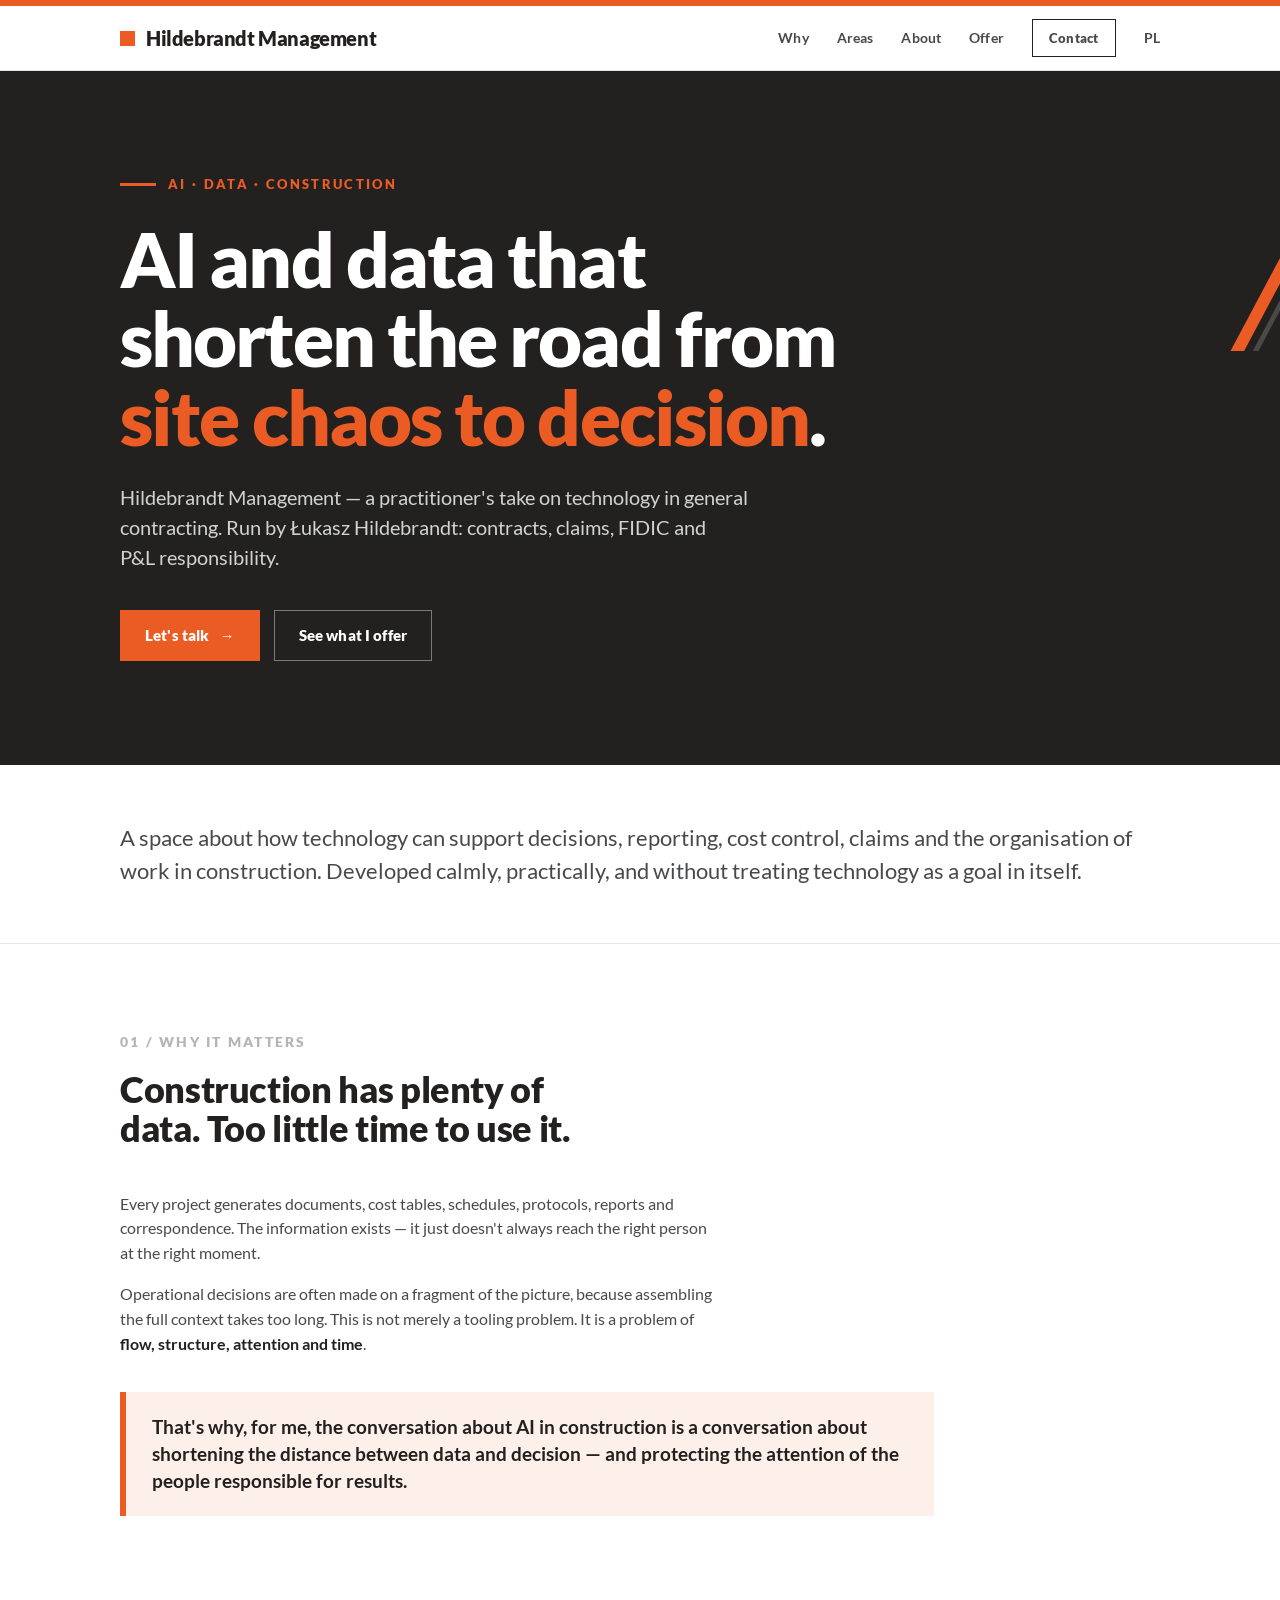
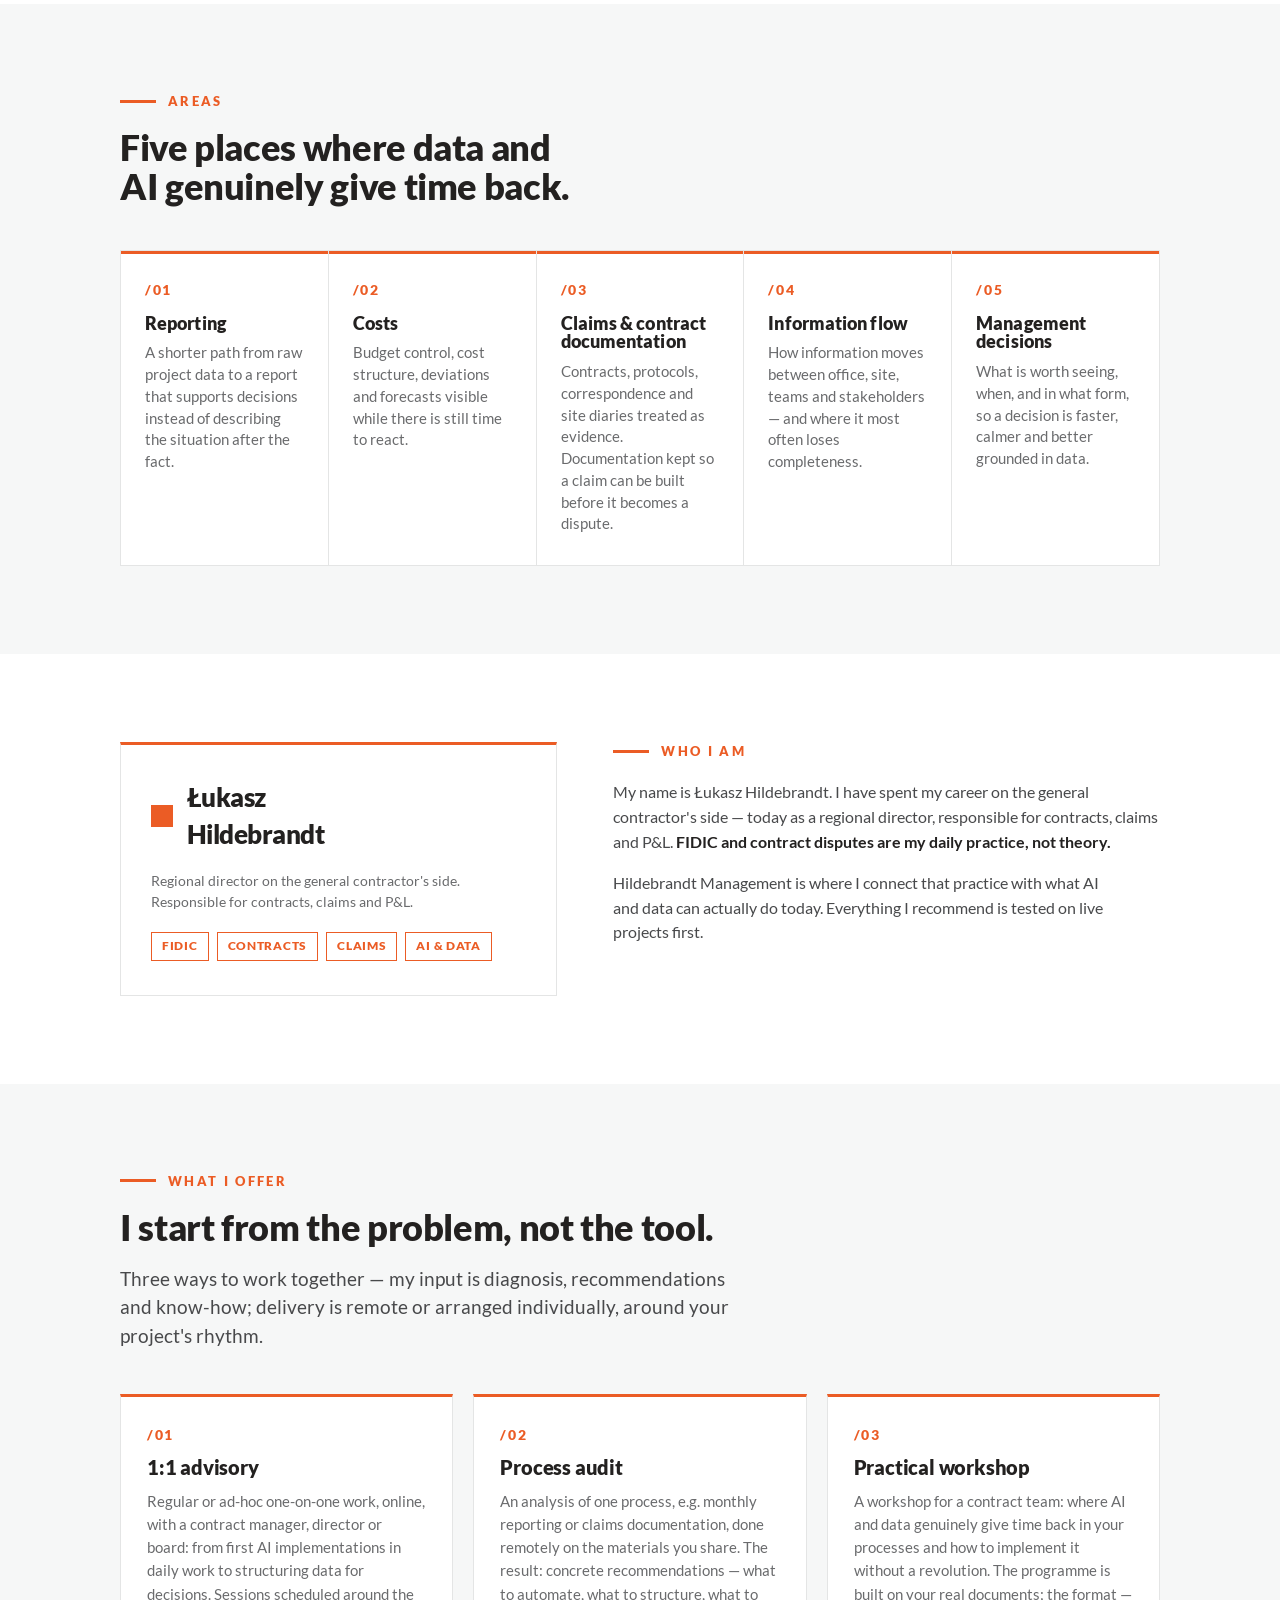
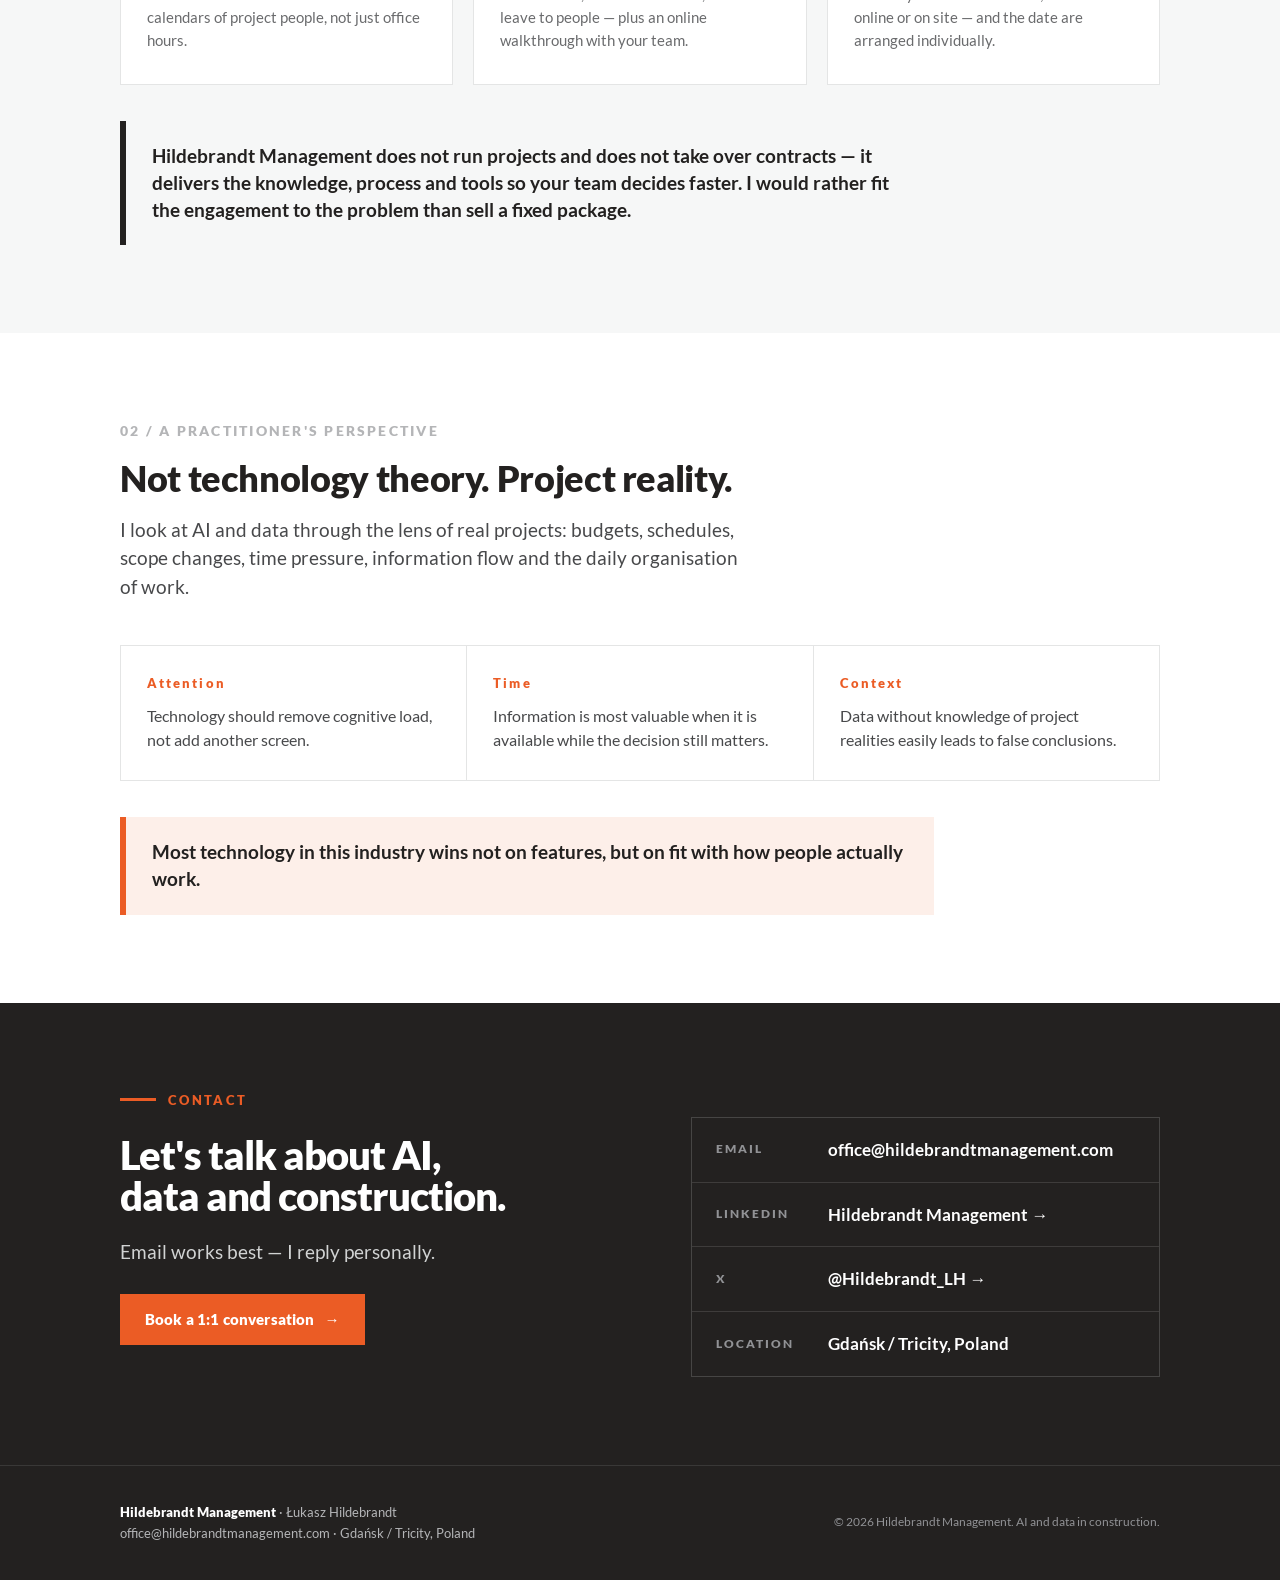
==== english/index.html @ 1a68d6b0 "Protect brand name from browser auto-translation Wrap every visible "Hildebrandt Management" mention" ====
<!DOCTYPE html>
<html lang="en">
<head>
  <meta charset="utf-8">
  <meta name="viewport" content="width=device-width, initial-scale=1">
  <title>Hildebrandt Management — Practical AI &amp; Data in Construction</title>
  <meta name="description" content="Practical AI and data in general contracting: reporting, costs, claims, FIDIC. Run by Łukasz Hildebrandt — a practitioner, not a theorist.">
  <meta name="author" content="Łukasz Hildebrandt">
  <link rel="canonical" href="https://hildebrandtmanagement.com/english/">
  <link rel="alternate" hreflang="pl" href="https://hildebrandtmanagement.com/">
  <link rel="alternate" hreflang="en" href="https://hildebrandtmanagement.com/english/">
  <link rel="alternate" hreflang="x-default" href="https://hildebrandtmanagement.com/">
  <meta property="og:type" content="website">
  <meta property="og:locale" content="en_US">
  <meta property="og:site_name" content="Hildebrandt Management">
  <meta property="og:title" content="AI and data that shorten the road from site chaos to decision">
  <meta property="og:description" content="A practitioner's take on technology in general contracting. Run by Łukasz Hildebrandt: contracts, claims, FIDIC and P&amp;L responsibility.">
  <meta property="og:url" content="https://hildebrandtmanagement.com/english/">
  <link rel="icon" href="data:image/svg+xml,%3Csvg xmlns='http://www.w3.org/2000/svg' viewBox='0 0 32 32'%3E%3Crect width='32' height='32' fill='%23eb5c25'/%3E%3C/svg%3E">

  <style>
/* ===== HMDesign tokens (inlined) ===== */
/* Lato self-hosted (SIL OFL 1.1), inlined */
@font-face{font-family:'Lato';font-style:normal;font-weight:400;font-display:swap;src:url([data-uri]) format('woff2');unicode-range:U+0100-02BA,U+02BD-02C5,U+02C7-02CC,U+02CE-02D7,U+02DD-02FF,U+0304,U+0308,U+0329,U+1D00-1DBF,U+1E00-1E9F,U+1EF2-1EFF,U+2020,U+20A0-20AB,U+20AD-20C0,U+2113,U+2C60-2C7F,U+A720-A7FF}
@font-face{font-family:'Lato';font-style:normal;font-weight:400;font-display:swap;src:url([data-uri]) format('woff2');unicode-range:U+0000-00FF,U+0131,U+0152-0153,U+02BB-02BC,U+02C6,U+02DA,U+02DC,U+0304,U+0308,U+0329,U+2000-206F,U+20AC,U+2122,U+2191,U+2193,U+2212,U+2215,U+FEFF,U+FFFD}
@font-face{font-family:'Lato';font-style:normal;font-weight:700;font-display:swap;src:url([data-uri]) format('woff2');unicode-range:U+0100-02BA,U+02BD-02C5,U+02C7-02CC,U+02CE-02D7,U+02DD-02FF,U+0304,U+0308,U+0329,U+1D00-1DBF,U+1E00-1E9F,U+1EF2-1EFF,U+2020,U+20A0-20AB,U+20AD-20C0,U+2113,U+2C60-2C7F,U+A720-A7FF}
@font-face{font-family:'Lato';font-style:normal;font-weight:700;font-display:swap;src:url([data-uri]) format('woff2');unicode-range:U+0000-00FF,U+0131,U+0152-0153,U+02BB-02BC,U+02C6,U+02DA,U+02DC,U+0304,U+0308,U+0329,U+2000-206F,U+20AC,U+2122,U+2191,U+2193,U+2212,U+2215,U+FEFF,U+FFFD}
@font-face{font-family:'Lato';font-style:normal;font-weight:900;font-display:swap;src:url([data-uri]) format('woff2');unicode-range:U+0100-02BA,U+02BD-02C5,U+02C7-02CC,U+02CE-02D7,U+02DD-02FF,U+0304,U+0308,U+0329,U+1D00-1DBF,U+1E00-1E9F,U+1EF2-1EFF,U+2020,U+20A0-20AB,U+20AD-20C0,U+2113,U+2C60-2C7F,U+A720-A7FF}
@font-face{font-family:'Lato';font-style:normal;font-weight:900;font-display:swap;src:url([data-uri]) format('woff2');unicode-range:U+0000-00FF,U+0131,U+0152-0153,U+02BB-02BC,U+02C6,U+02DA,U+02DC,U+0304,U+0308,U+0329,U+2000-206F,U+20AC,U+2122,U+2191,U+2193,U+2212,U+2215,U+FEFF,U+FFFD}

/* HMDesign — kolory. Wartości 1:1 z pliku wzorcowego HMDesign v1.0.
   Zasada: pomarańcz + czerń + biel; szarości pomocnicze; zieleń TYLKO
   dla wątku „sustainability". Max ~3 kolory na kompozycję. Bez ciepłych beżów. */
:root{
  /* ---- Marka (base) ---- */
  --hm-orange:      #eb5c25;   /* akcent podstawowy */
  --hm-orange-deep: #c9481a;   /* hover / press */
  --hm-black:       #232120;   /* atrament / logotyp */
  --hm-white:       #ffffff;

  /* ---- Szarości pomocnicze (base) ---- */
  --hm-grey-700: #48494b;      /* tekst prowadzący / listy */
  --hm-grey-600: #6a6b6d;      /* miękki atrament (opisy) */
  --hm-grey-500: #919295;      /* tekst wyciszony / stopki */
  --hm-grey-400: #b4b5b7;      /* np. „/ 04" w numerze strony */
  --hm-grey-300: #d1d3d3;      /* linia mastheadu, jasny tekst na czerni */
  --hm-grey-200: #e4e5e5;      /* włoskowate linie (hairline) */
  --hm-grey-100: #f6f7f7;      /* tło kart szarych / nagłówki tabel */

  /* ---- Powierzchnie akcentu (base) ---- */
  --hm-peach: #fdefe9;         /* tło callout jasnego */

  /* ---- Sustainability — WYŁĄCZNIE ten wątek (base) ---- */
  --hm-green-deep: #034745;
  --hm-green:      #12a537;

  /* ---- Akcent dokumentu — podmieniany per dokument ----
     dozwolone: var(--hm-orange) / var(--hm-black) / var(--hm-green-deep) */
  --hm-accent: var(--hm-orange);

  /* ============ Aliasy semantyczne ============ */
  /* Tekst */
  --hm-text:        var(--hm-black);      /* nagłówki, wyróżnienia */
  --hm-text-lead:   var(--hm-grey-700);   /* akapit prowadzący (lead) */
  --hm-text-soft:   var(--hm-grey-600);   /* body / opisy kart */
  --hm-text-muted:  var(--hm-grey-500);   /* stopki, podpisy */
  --hm-text-faint:  var(--hm-grey-400);   /* „/ 04", separatory numerów */
  --hm-text-invert: var(--hm-white);      /* tekst na czerni */
  --hm-text-invert-soft: var(--hm-grey-300); /* jasny tekst na czerni */

  /* Powierzchnie */
  --hm-surface:         var(--hm-white);
  --hm-surface-grey:    var(--hm-grey-100);
  --hm-surface-dark:    var(--hm-black);
  --hm-surface-callout: var(--hm-peach);

  /* Linie */
  --hm-hairline: var(--hm-grey-200);   /* włoskowate linie, ramki kart */
  --hm-rule:     var(--hm-grey-300);   /* linia mastheadu */

  /* Stany interakcji (dla użycia ekranowego) */
  --hm-accent-hover: var(--hm-orange-deep);
  --hm-selection-bg: var(--hm-orange);
  --hm-selection-fg: var(--hm-white);
}

/* HMDesign — typografia. Wyłącznie Lato (self-hosted).
   Nagłówki 900, ciasny tracking, wielkość zdaniowa.
   Eyebrow = UPPERCASE, tracking .16–.18em, pomarańcz.
   System ma dwie skale rozmiarów: dokument A4 (pt) i deck 16:9 (px).
   Rozmiary trzymamy przy blokach; tu żyje rodzina, grubości, tracking, interlinia. */
:root{
  /* Rodzina */
  --hm-font: 'Lato', Arial, Helvetica, sans-serif;

  /* Grubości (Lato): light / regular / bold / heavy / black */
  --hm-fw-light:   300; /* @kind font */
  --hm-fw-regular: 400; /* @kind font */
  --hm-fw-bold:    700; /* @kind font */
  --hm-fw-heavy:   800; /* @kind font */
  --hm-fw-black:   900; /* @kind font */

  /* Tracking (letter-spacing) */
  --hm-tracking-h1:      -.025em; /* @kind font */
  --hm-tracking-h2:      -.01em;  /* @kind font */
  --hm-tracking-tight:   -.03em;  /* @kind font */
  --hm-tracking-snug:    -.01em;  /* @kind font */
  --hm-tracking-eyebrow:  .18em;  /* @kind font */
  --hm-tracking-label:    .16em;  /* @kind font */
  --hm-tracking-caps:     .1em;   /* @kind font */

  /* Interlinia */
  --hm-leading-h1:    1.03; /* @kind font */
  --hm-leading-h2:    1.08; /* @kind font */
  --hm-leading-lead:  1.44; /* @kind font */
  --hm-leading-body:  1.4;  /* @kind font */
  --hm-leading-tight: 1.2;  /* @kind font */

  /* Skala dokumentu A4 (pt) — referencyjnie */
  --hm-doc-h1:      25pt;   /* @kind font */
  --hm-doc-h2:      16pt;   /* @kind font */
  --hm-doc-lead:    11.4pt; /* @kind font */
  --hm-doc-body:    8.8pt;  /* @kind font */
  --hm-doc-small:   7.7pt;  /* @kind font */
  --hm-doc-eyebrow: 7.7pt;  /* @kind font */

  /* Skala deck 16:9 (px @1920) — referencyjnie */
  --hm-deck-h1:      82px; /* @kind font */
  --hm-deck-h2:      44px; /* @kind font */
  --hm-deck-lead:    23px; /* @kind font */
  --hm-deck-body:    18px; /* @kind font */
  --hm-deck-eyebrow: 14px; /* @kind font */
}

/* HMDesign — przestrzeń, geometria i detale konstrukcyjne.
   System jest print-first (A4, mm); deck 16:9 skaluje te same relacje w px. */
:root{
  /* Geometria strony A4 */
  --hm-page-w:            210mm; /* @kind spacing */
  --hm-page-h:            297mm; /* @kind spacing */
  --hm-page-w-landscape:  297mm; /* @kind spacing */
  --hm-page-h-landscape:  210mm; /* @kind spacing */

  /* Marginesy kolumny treści (top / x / bottom) — wartości wzorcowe */
  --hm-margin-top:    10mm; /* @kind spacing */
  --hm-margin-x:      13mm; /* @kind spacing */
  --hm-margin-bottom: 11mm; /* @kind spacing */

  /* Detale marki */
  --hm-bar:            2.5mm; /* @kind spacing */
  --hm-bar-deck:       10px;  /* @kind spacing */
  --hm-diagonal-angle: 62deg; /* @kind other */
  --hm-gap:            2.6mm; /* @kind spacing */
  --hm-radius:         0;     /* @kind radius */

  /* Sygnet / kwadracik przy marce */
  --hm-brand-square: 3mm;  /* @kind spacing */
  --hm-square-deck:  13px; /* @kind spacing */

  /* Cień strony (tylko widok ekranowy; druk = brak) */
  --hm-page-shadow:  0 12px 28px rgba(35, 33, 32, .14); /* @kind shadow */
  --hm-slide-shadow: 0 14px 40px rgba(0, 0, 0, .45);    /* @kind shadow */

  /* Skala odstępów (px, do użycia ekranowego / komponentów) */
  --hm-space-1: 4px;  /* @kind spacing */
  --hm-space-2: 8px;  /* @kind spacing */
  --hm-space-3: 12px; /* @kind spacing */
  --hm-space-4: 16px; /* @kind spacing */
  --hm-space-5: 22px; /* @kind spacing */
  --hm-space-6: 32px; /* @kind spacing */
}

  </style>

  <style>
    *{margin:0;padding:0;box-sizing:border-box}
    html{scroll-behavior:smooth}
    body{
      font-family:var(--hm-font);
      color:var(--hm-black);
      background:var(--hm-white);
      -webkit-font-smoothing:antialiased;
      line-height:1.4;
    }
    ::selection{background:var(--hm-orange);color:#fff}
    a{color:inherit;text-decoration:none;transition:color .15s ease}
    a:hover{color:var(--hm-accent)}
    img{max-width:100%;display:block}
    section{scroll-margin-top:72px}

    /* ---- layout ---- */
    .wrap{max-width:1120px;margin:0 auto;padding:0 40px}
    .section{padding:88px 0}
    .section--grey{background:var(--hm-grey-100)}
    .section--dark{background:var(--hm-black);color:#fff}

    /* ---- brand mark ---- */
    .sq{display:inline-block;width:.66em;height:.66em;background:var(--hm-accent);flex:0 0 auto}
    .wordmark{display:inline-flex;align-items:center;gap:11px;font-weight:900;font-size:20px;letter-spacing:-.02em;line-height:1;white-space:nowrap}
    .wordmark .wsq{width:15px;height:15px;background:var(--hm-orange)}
    .wordmark--rev{color:#fff}

    /* ---- eyebrow ---- */
    .eyebrow{display:flex;align-items:center;gap:12px;font-size:13px;font-weight:800;letter-spacing:.18em;text-transform:uppercase;color:var(--hm-accent)}
    .eyebrow::before{content:"";width:36px;height:3px;background:var(--hm-accent);flex:0 0 auto}
    .eyebrow--ondark{color:var(--hm-orange)}

    /* ---- headings / text ---- */
    h1,h2,h3{font-weight:900;letter-spacing:-.025em;line-height:1.04;text-wrap:balance}
    .h2{font-size:36px;letter-spacing:-.01em;line-height:1.08;text-wrap:balance}
    .lead{font-size:19px;line-height:1.5;color:var(--hm-grey-700);max-width:64ch;text-wrap:pretty}
    .section--dark .lead{color:var(--hm-grey-300)}
    .body{font-size:16px;line-height:1.55;color:var(--hm-grey-700);max-width:66ch;text-wrap:pretty}
    .body + .body{margin-top:16px}
    .body strong{color:var(--hm-black);font-weight:700}
    .kicker{font-size:13px;font-weight:800;letter-spacing:.16em;text-transform:uppercase;color:var(--hm-grey-500)}

    /* ---- header ---- */
    .topbar{height:6px;background:var(--hm-accent)}
    .siteheader{position:sticky;top:0;z-index:50;background:rgba(255,255,255,.94);backdrop-filter:blur(6px);border-bottom:1px solid var(--hm-hairline)}
    .siteheader .topbar{position:static}
    .nav{display:flex;align-items:center;justify-content:space-between;height:64px}
    .nav__links{display:flex;align-items:center;gap:28px;font-size:14px;font-weight:700;letter-spacing:.01em}
    .nav__links a{color:var(--hm-grey-700)}
    .nav__cta{border:1px solid var(--hm-black);padding:9px 16px;font-weight:800;font-size:13px;letter-spacing:.02em;color:var(--hm-black)}
    .nav__cta:hover{background:var(--hm-accent);border-color:var(--hm-accent);color:#fff}
    .nav__toggle{display:none}

    /* ---- buttons ---- */
    .btn{display:inline-flex;align-items:center;gap:10px;font-weight:800;font-size:15px;letter-spacing:.01em;padding:14px 24px;border:1px solid transparent}
    .btn--primary{background:var(--hm-accent);color:#fff}
    .btn--primary:hover{background:var(--hm-orange-deep);color:#fff}
    .btn--ghost{border-color:currentColor}
    .btn--ghost-dark{border-color:rgba(255,255,255,.4);color:#fff}
    .btn--ghost-dark:hover{border-color:var(--hm-orange);color:var(--hm-orange)}
    .btn .arw{color:currentColor;font-weight:900}

    /* ---- hero ---- */
    .hero{position:relative;background:var(--hm-black);color:#fff;overflow:hidden}
    .hero .wrap{padding-top:104px;padding-bottom:104px;position:relative;z-index:2}
    .hero h1{font-size:clamp(38px,6vw,76px);color:#fff}
    .hero h1 .accent{color:var(--hm-orange)}
    .hero__sub{margin-top:26px;font-size:20px;line-height:1.5;color:var(--hm-grey-300);max-width:60ch;text-wrap:pretty}
    .hero__actions{margin-top:38px;display:flex;flex-wrap:wrap;gap:14px}
    .hero__diag{position:absolute;top:0;right:0;width:280px;height:280px;overflow:hidden;pointer-events:none;z-index:1}
    .hero__diag::before,.hero__diag::after{content:"";position:absolute;transform:rotate(-62deg);transform-origin:right}
    .hero__diag::before{width:400px;height:12px;background:var(--hm-orange);top:32px;right:-86px}
    .hero__diag::after{width:400px;height:5px;background:rgba(255,255,255,.18);top:70px;right:-86px}

    /* ---- intro strip ---- */
    .intro{border-bottom:1px solid var(--hm-hairline)}
    .intro .wrap{padding-top:56px;padding-bottom:56px}
    .intro p{font-size:22px;line-height:1.5;font-weight:400;color:var(--hm-grey-700);max-width:80ch;text-wrap:pretty}

    /* ---- section head ---- */
    .shead{display:flex;flex-direction:column;gap:18px;margin-bottom:44px;max-width:70ch}
    .snum{font-size:14px;font-weight:800;letter-spacing:.16em;color:var(--hm-grey-400)}

    /* ---- grids / cards ---- */
    .grid{display:grid;gap:1px;background:var(--hm-hairline);border:1px solid var(--hm-hairline)}
    .grid-3{grid-template-columns:repeat(3,1fr)}
    .grid-5{grid-template-columns:repeat(5,1fr)}
    .card{background:var(--hm-white);padding:26px 24px 30px}
    .card__num{font-size:14px;font-weight:800;letter-spacing:.12em;color:var(--hm-accent);margin-bottom:14px}
    .card__title{font-size:18px;font-weight:800;letter-spacing:.005em;margin-bottom:10px;color:var(--hm-black);text-wrap:balance}
    .card__text{font-size:14.5px;line-height:1.5;color:var(--hm-grey-600)}
    .card--bar{border-top:3px solid var(--hm-accent)}

    /* offer cards */
    .offer{display:grid;grid-template-columns:repeat(3,1fr);gap:20px}
    .offer .ocard{border:1px solid var(--hm-hairline);border-top:3px solid var(--hm-accent);padding:28px 26px 32px;background:#fff;display:flex;flex-direction:column}
    .ocard__k{font-size:14px;font-weight:800;letter-spacing:.12em;color:var(--hm-accent);margin-bottom:12px}
    .ocard__t{font-size:20px;font-weight:900;letter-spacing:-.01em;margin-bottom:12px}
    .ocard__d{font-size:15px;line-height:1.55;color:var(--hm-grey-600)}

    /* principles */
    .princ{display:grid;grid-template-columns:repeat(3,1fr);gap:1px;background:var(--hm-hairline);border:1px solid var(--hm-hairline);margin-top:40px}
    .pcell{background:#fff;padding:28px 26px}
    .pcell__k{font-size:13px;font-weight:800;letter-spacing:.16em;color:var(--hm-accent);margin-bottom:12px}
    .pcell__t{font-size:16px;line-height:1.5;color:var(--hm-grey-700)}

    /* callout */
    .callout{background:var(--hm-peach);border-left:6px solid var(--hm-accent);padding:22px 26px;font-weight:700;font-size:19px;line-height:1.4;color:var(--hm-black);max-width:74ch;margin-top:36px}

    /* about */
    .about{display:grid;grid-template-columns:1fr 1.25fr;gap:56px;align-items:start}
    .about__mark{border:1px solid var(--hm-hairline);border-top:3px solid var(--hm-accent);padding:34px 30px;background:#fff}
    .about__mark .big{display:flex;align-items:center;gap:14px;font-weight:900;font-size:26px;letter-spacing:-.02em}
    .about__mark .big .wsq{width:22px;height:22px;background:var(--hm-orange);flex:0 0 auto}
    .about__mark .role{margin-top:18px;font-size:14px;line-height:1.5;color:var(--hm-grey-600)}
    .about__mark .tags{margin-top:20px;display:flex;flex-wrap:wrap;gap:8px}
    .tag{border:1px solid var(--hm-accent);color:var(--hm-accent);font-size:12px;font-weight:800;letter-spacing:.06em;padding:5px 10px;text-transform:uppercase}

    /* contact */
    .contact__grid{display:grid;grid-template-columns:1.1fr 1fr;gap:56px;align-items:start;margin-top:8px}
    .contact h2{color:#fff;font-size:40px}
    .contact .lead{margin-top:20px}
    .cbox{border:1px solid rgba(255,255,255,.16);padding:0}
    .crow{display:flex;align-items:center;gap:16px;padding:20px 24px;border-bottom:1px solid rgba(255,255,255,.12)}
    .crow:last-child{border-bottom:none}
    .crow__k{font-size:12px;font-weight:800;letter-spacing:.16em;text-transform:uppercase;color:var(--hm-grey-500);width:96px;flex:0 0 auto}
    .crow__v{font-size:17px;font-weight:700;color:#fff}
    .crow__v a:hover{color:var(--hm-orange)}
    .contact__actions{margin-top:28px;display:flex;flex-wrap:wrap;gap:14px}

    /* footer */
    .footer{background:var(--hm-black);color:var(--hm-grey-400);border-top:1px solid rgba(255,255,255,.1)}
    .footer .wrap{padding-top:36px;padding-bottom:36px;display:flex;flex-wrap:wrap;gap:20px 40px;align-items:center;justify-content:space-between}
    .footer .fmeta{font-size:13px;line-height:1.6;color:var(--hm-grey-400)}
    .footer .fmeta b{color:#fff;font-weight:800}
    .footer a:hover{color:var(--hm-orange)}
    .footer .fcopy{font-size:12px;color:var(--hm-grey-500)}

    @media (max-width:900px){
      .wrap{padding:0 24px}
      .section{padding:64px 0}
      .grid-5{grid-template-columns:repeat(2,1fr)}
      .grid-3,.offer,.princ,.about,.contact__grid{grid-template-columns:1fr}
      .nav__links{display:none}
      .about{gap:32px}
    }
    @media (max-width:560px){
      .grid-5{grid-template-columns:1fr}
      .hero__diag{width:180px;height:180px}
    }
  </style>
</head>
<body>

  <header class="siteheader">
    <div class="topbar"></div>
    <div class="wrap">
      <nav class="nav" aria-label="Main navigation">
        <a href="#top" class="wordmark" aria-label="Hildebrandt Management — homepage">
          <span class="wsq" aria-hidden="true"></span><span translate="no" class="notranslate">Hildebrandt Management</span>
        </a>
        <div class="nav__links">
          <a href="#why">Why</a>
          <a href="#areas">Areas</a>
          <a href="#about">About</a>
          <a href="#offer">Offer</a>
          <a href="#contact" class="nav__cta">Contact</a>
          <a href="/">PL</a>
        </div>
      </nav>
    </div>
  </header>

  <main id="top">

    <!-- HERO -->
    <section class="hero" aria-labelledby="hero-title">
      <div class="hero__diag" aria-hidden="true"></div>
      <div class="wrap">
        <p class="eyebrow eyebrow--ondark">AI · Data · Construction</p>
        <h1 id="hero-title" style="margin-top:26px">AI and data that shorten the road from <span class="accent">site chaos to decision</span>.</h1>
        <p class="hero__sub"><span translate="no" class="notranslate">Hildebrandt Management</span> — a practitioner's take on technology in general contracting. Run by Łukasz Hildebrandt: contracts, claims, FIDIC and P&amp;L responsibility.</p>
        <div class="hero__actions">
          <a class="btn btn--primary" href="#contact">Let's talk <span class="arw" aria-hidden="true">→</span></a>
          <a class="btn btn--ghost-dark" href="#offer">See what I offer</a>
        </div>
      </div>
    </section>

    <!-- INTRO -->
    <section class="intro">
      <div class="wrap">
        <p>A space about how technology can support decisions, reporting, cost control, claims and the organisation of work in construction. Developed calmly, practically, and without treating technology as a goal in itself.</p>
      </div>
    </section>

    <!-- 01 / WHY IT MATTERS -->
    <section class="section" id="why" aria-labelledby="why-title">
      <div class="wrap">
        <div class="shead">
          <span class="snum">01 / WHY IT MATTERS</span>
          <h2 class="h2" id="why-title">Construction has plenty of data. Too little time to use it.</h2>
        </div>
        <p class="body">Every project generates documents, cost tables, schedules, protocols, reports and correspondence. The information exists — it just doesn't always reach the right person at the right moment.</p>
        <p class="body">Operational decisions are often made on a fragment of the picture, because assembling the full context takes too long. This is not merely a tooling problem. It is a problem of <strong>flow, structure, attention and time</strong>.</p>
        <div class="callout">That's why, for me, the conversation about AI in construction is a conversation about shortening the distance between data and decision — and protecting the attention of the people responsible for results.</div>
      </div>
    </section>

    <!-- AREAS -->
    <section class="section section--grey" id="areas" aria-labelledby="areas-title">
      <div class="wrap">
        <div class="shead">
          <p class="eyebrow">Areas</p>
          <h2 class="h2" id="areas-title">Five places where data and AI genuinely give time back.</h2>
        </div>
        <div class="grid grid-5">
          <article class="card card--bar">
            <div class="card__num">/01</div>
            <h3 class="card__title">Reporting</h3>
            <p class="card__text">A shorter path from raw project data to a report that supports decisions instead of describing the situation after the fact.</p>
          </article>
          <article class="card card--bar">
            <div class="card__num">/02</div>
            <h3 class="card__title">Costs</h3>
            <p class="card__text">Budget control, cost structure, deviations and forecasts visible while there is still time to react.</p>
          </article>
          <article class="card card--bar">
            <div class="card__num">/03</div>
            <h3 class="card__title">Claims &amp; contract documentation</h3>
            <p class="card__text">Contracts, protocols, correspondence and site diaries treated as evidence. Documentation kept so a claim can be built before it becomes a dispute.</p>
          </article>
          <article class="card card--bar">
            <div class="card__num">/04</div>
            <h3 class="card__title">Information flow</h3>
            <p class="card__text">How information moves between office, site, teams and stakeholders — and where it most often loses completeness.</p>
          </article>
          <article class="card card--bar">
            <div class="card__num">/05</div>
            <h3 class="card__title">Management decisions</h3>
            <p class="card__text">What is worth seeing, when, and in what form, so a decision is faster, calmer and better grounded in data.</p>
          </article>
        </div>
      </div>
    </section>

    <!-- WHO I AM -->
    <section class="section" id="about" aria-labelledby="about-title">
      <div class="wrap">
        <div class="about">
          <aside class="about__mark">
            <div class="big"><span class="wsq" aria-hidden="true"></span><span>Łukasz<br>Hildebrandt</span></div>
            <p class="role">Regional director on the general contractor's side. Responsible for contracts, claims and P&amp;L.</p>
            <div class="tags">
              <span class="tag">FIDIC</span>
              <span class="tag">Contracts</span>
              <span class="tag">Claims</span>
              <span class="tag">AI &amp; data</span>
            </div>
          </aside>
          <div>
            <p class="eyebrow" style="margin-bottom:20px">Who I am</p>
            <p class="body">My name is Łukasz Hildebrandt. I have spent my career on the general contractor's side — today as a regional director, responsible for contracts, claims and P&amp;L. <strong>FIDIC and contract disputes are my daily practice, not theory.</strong></p>
            <p class="body"><span translate="no" class="notranslate">Hildebrandt Management</span> is where I connect that practice with what AI and data can actually do today. Everything I recommend is tested on live projects first.</p>
          </div>
        </div>
      </div>
    </section>

    <!-- WHAT I OFFER -->
    <section class="section section--grey" id="offer" aria-labelledby="offer-title">
      <div class="wrap">
        <div class="shead">
          <p class="eyebrow">What I offer</p>
          <h2 class="h2" id="offer-title">I start from the problem, not the tool.</h2>
          <p class="lead">Three ways to work together — my input is diagnosis, recommendations and know-how; delivery is remote or arranged individually, around your project's rhythm.</p>
        </div>
        <div class="offer">
          <article class="ocard">
            <div class="ocard__k">/01</div>
            <h3 class="ocard__t">1:1 advisory</h3>
            <p class="ocard__d">Regular or ad-hoc one-on-one work, online, with a contract manager, director or board: from first AI implementations in daily work to structuring data for decisions. Sessions scheduled around the calendars of project people, not just office hours.</p>
          </article>
          <article class="ocard">
            <div class="ocard__k">/02</div>
            <h3 class="ocard__t">Process audit</h3>
            <p class="ocard__d">An analysis of one process, e.g. monthly reporting or claims documentation, done remotely on the materials you share. The result: concrete recommendations — what to automate, what to structure, what to leave to people — plus an online walkthrough with your team.</p>
          </article>
          <article class="ocard">
            <div class="ocard__k">/03</div>
            <h3 class="ocard__t">Practical workshop</h3>
            <p class="ocard__d">A workshop for a contract team: where AI and data genuinely give time back in your processes and how to implement it without a revolution. The programme is built on your real documents; the format — online or on site — and the date are arranged individually.</p>
          </article>
        </div>
        <div class="callout" style="background:transparent;border-left-color:var(--hm-black)"><span translate="no" class="notranslate">Hildebrandt Management</span> does not run projects and does not take over contracts — it delivers the knowledge, process and tools so your team decides faster. I would rather fit the engagement to the problem than sell a fixed package.</div>
      </div>
    </section>

    <!-- 02 / A PRACTITIONER'S PERSPECTIVE -->
    <section class="section" id="perspective" aria-labelledby="perspective-title">
      <div class="wrap">
        <div class="shead">
          <span class="snum">02 / A PRACTITIONER'S PERSPECTIVE</span>
          <h2 class="h2" id="perspective-title">Not technology theory. Project reality.</h2>
          <p class="lead">I look at AI and data through the lens of real projects: budgets, schedules, scope changes, time pressure, information flow and the daily organisation of work.</p>
        </div>
        <div class="princ">
          <div class="pcell">
            <div class="pcell__k">Attention</div>
            <p class="pcell__t">Technology should remove cognitive load, not add another screen.</p>
          </div>
          <div class="pcell">
            <div class="pcell__k">Time</div>
            <p class="pcell__t">Information is most valuable when it is available while the decision still matters.</p>
          </div>
          <div class="pcell">
            <div class="pcell__k">Context</div>
            <p class="pcell__t">Data without knowledge of project realities easily leads to false conclusions.</p>
          </div>
        </div>
        <div class="callout">Most technology in this industry wins not on features, but on fit with how people actually work.</div>
      </div>
    </section>

    <!-- CONTACT -->
    <section class="section section--dark contact" id="contact" aria-labelledby="contact-title">
      <div class="wrap">
        <p class="eyebrow eyebrow--ondark">Contact</p>
        <div class="contact__grid">
          <div>
            <h2 id="contact-title" style="margin-top:18px">Let's talk about AI, data and construction.</h2>
            <p class="lead">Email works best — I reply personally.</p>
            <div class="contact__actions">
              <a class="btn btn--primary" href="mailto:office@hildebrandtmanagement.com?subject=1:1%20conversation">Book a 1:1 conversation <span class="arw" aria-hidden="true">→</span></a>
            </div>
          </div>
          <div class="cbox">
            <div class="crow">
              <span class="crow__k">Email</span>
              <span class="crow__v"><a href="mailto:office@hildebrandtmanagement.com">office@hildebrandtmanagement.com</a></span>
            </div>
            <div class="crow">
              <span class="crow__k">LinkedIn</span>
              <span class="crow__v"><a href="https://www.linkedin.com/company/110000786/" target="_blank" rel="noopener"><span translate="no" class="notranslate">Hildebrandt Management</span> →</a></span>
            </div>
            <div class="crow">
              <span class="crow__k">X</span>
              <span class="crow__v"><a href="https://x.com/Hildebrandt_LH" target="_blank" rel="noopener">@Hildebrandt_LH →</a></span>
            </div>
            <div class="crow">
              <span class="crow__k">Location</span>
              <span class="crow__v">Gdańsk / Tricity, Poland</span>
            </div>
          </div>
        </div>
      </div>
    </section>
  </main>

  <footer class="footer">
    <div class="wrap">
      <div class="fmeta">
        <b translate="no" class="notranslate">Hildebrandt Management</b> · Łukasz Hildebrandt<br>
        <a href="mailto:office@hildebrandtmanagement.com">office@hildebrandtmanagement.com</a> · Gdańsk / Tricity, Poland
      </div>
      <div class="fcopy">© 2026 <span translate="no" class="notranslate">Hildebrandt Management</span>. AI and data in construction.</div>
    </div>
  </footer>

</body>
</html>
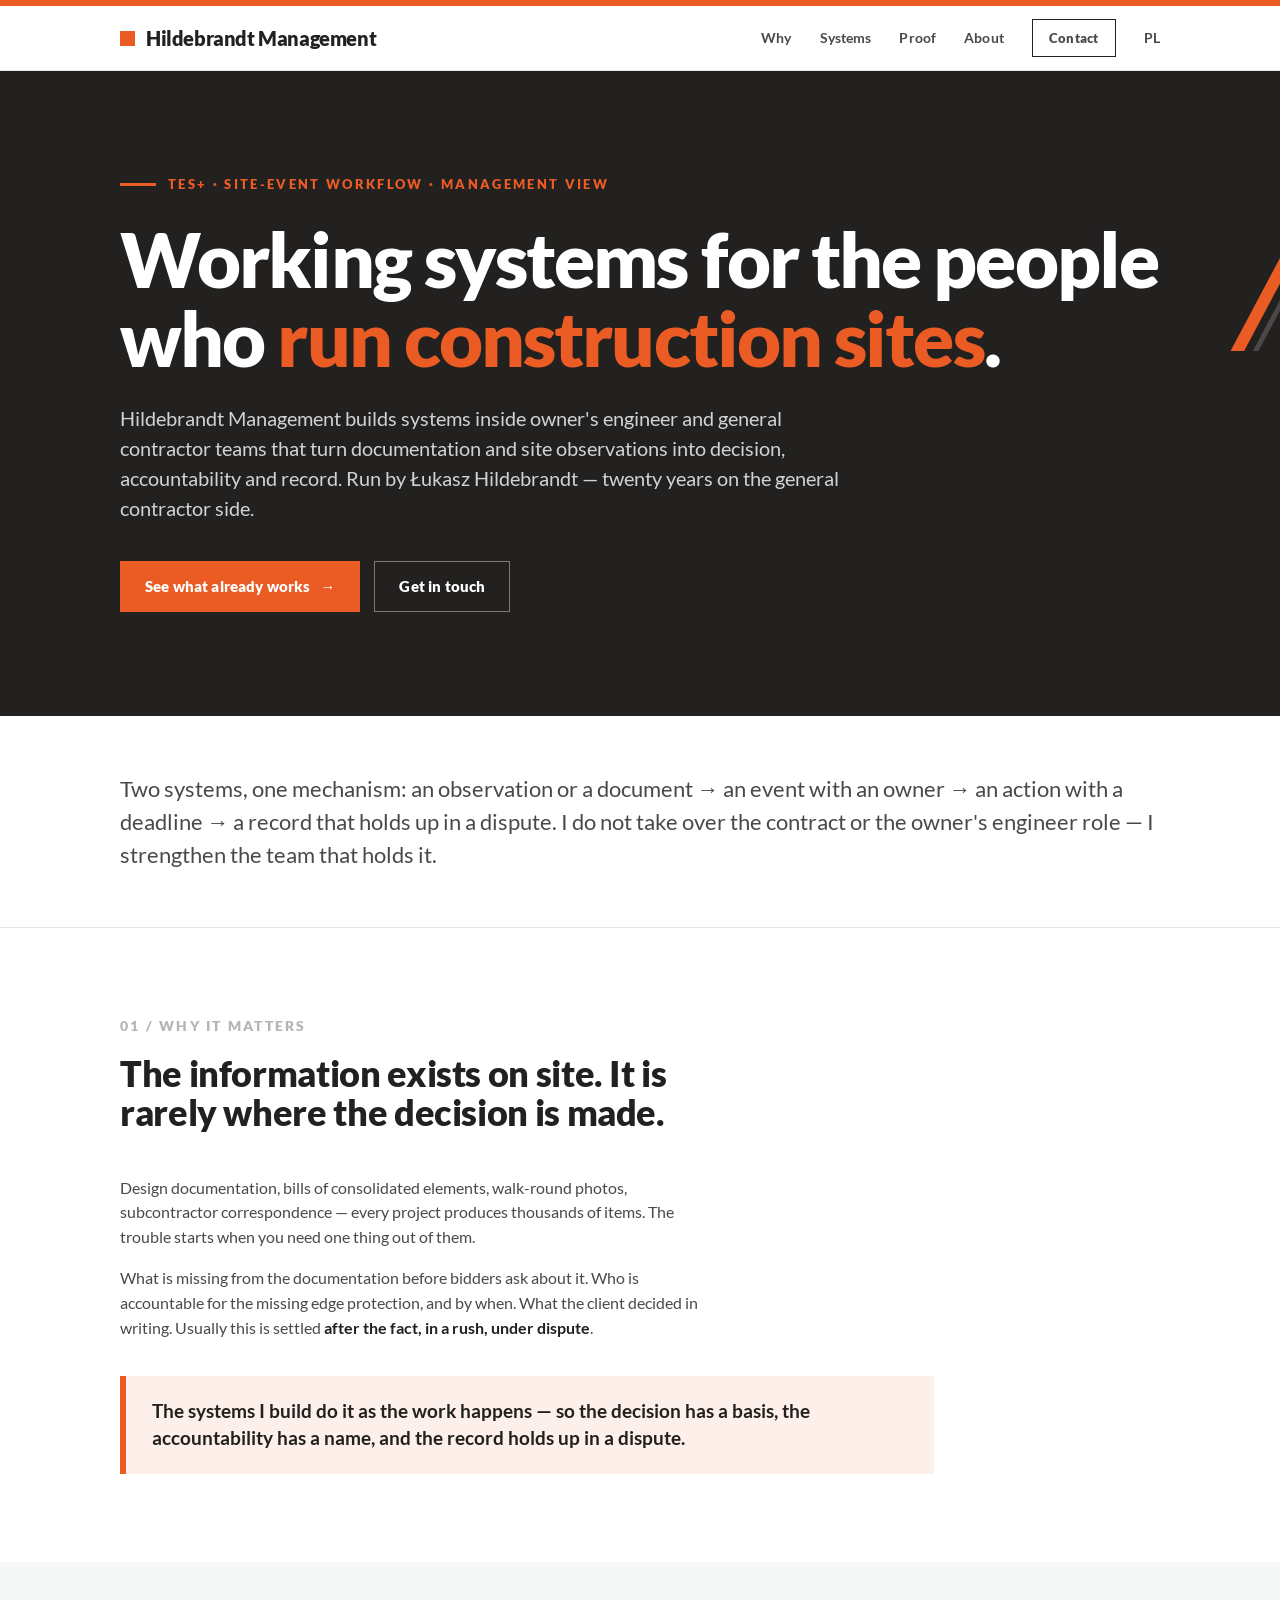
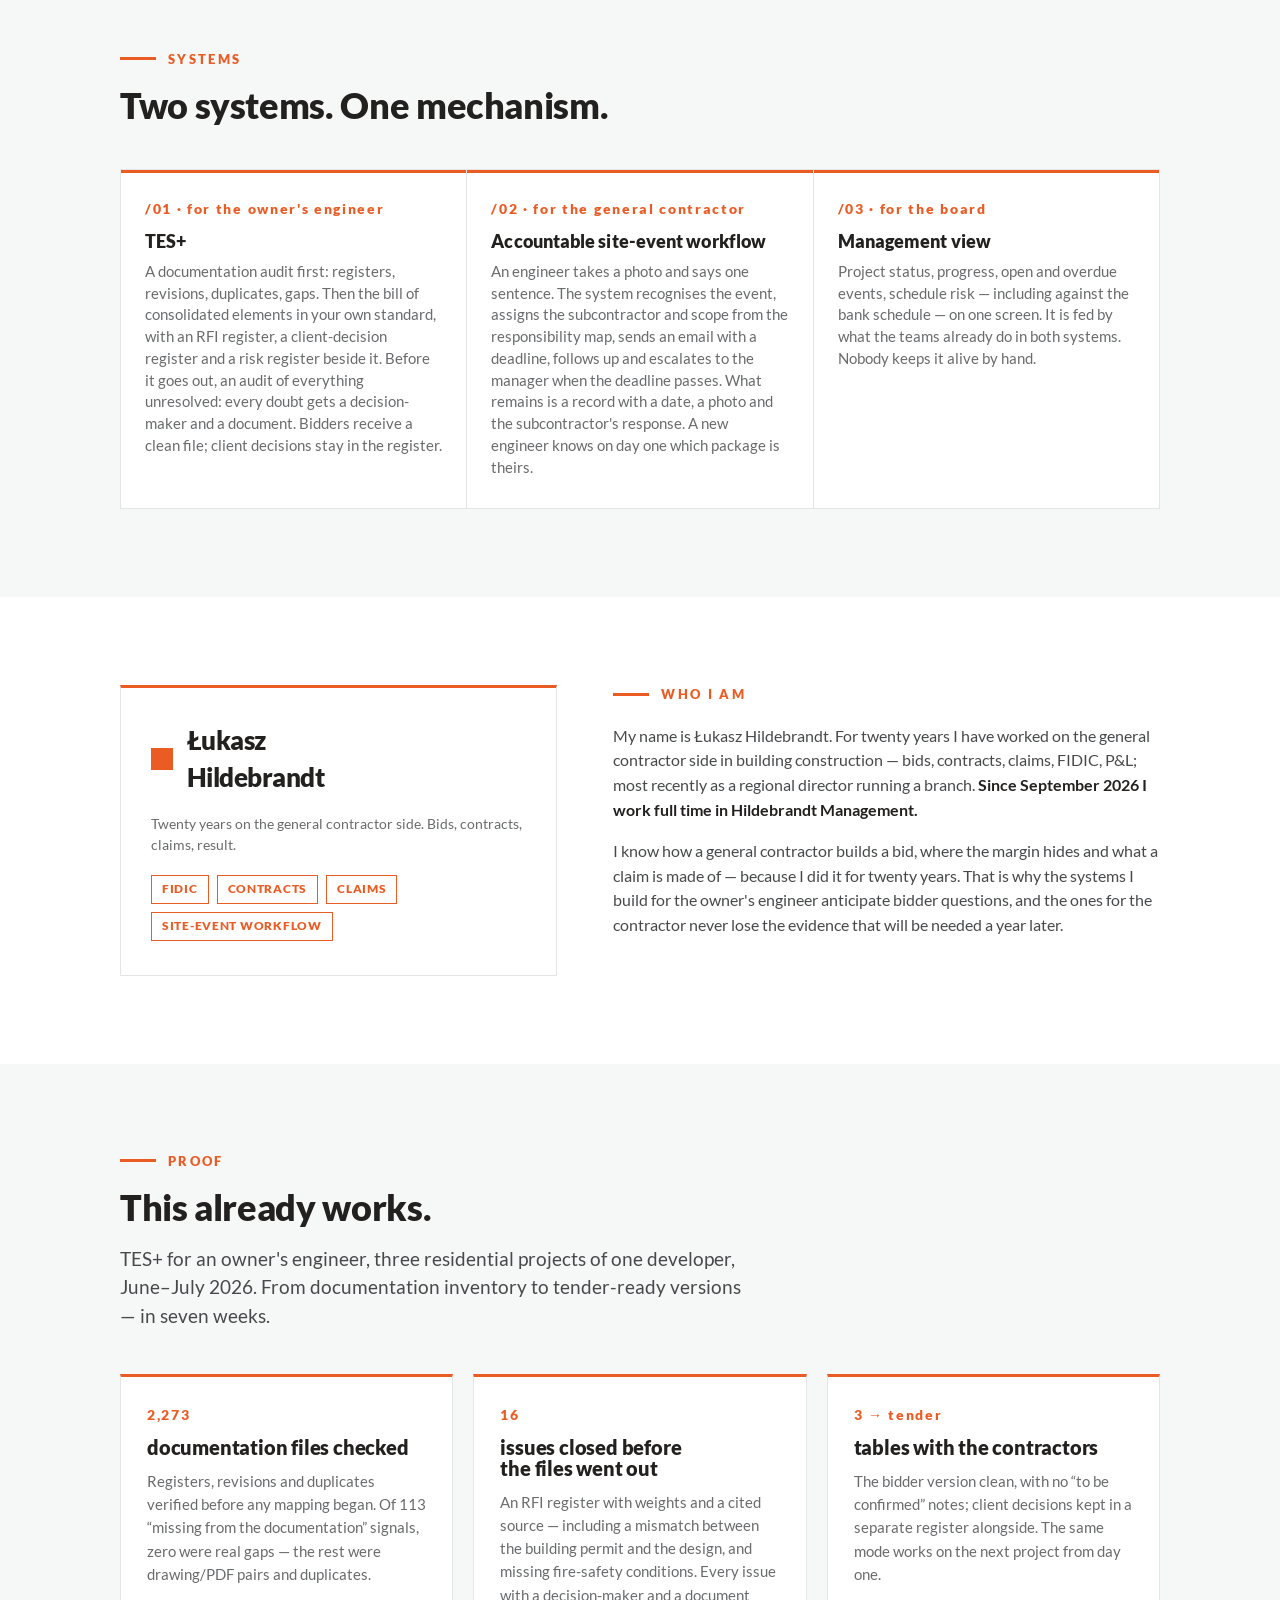
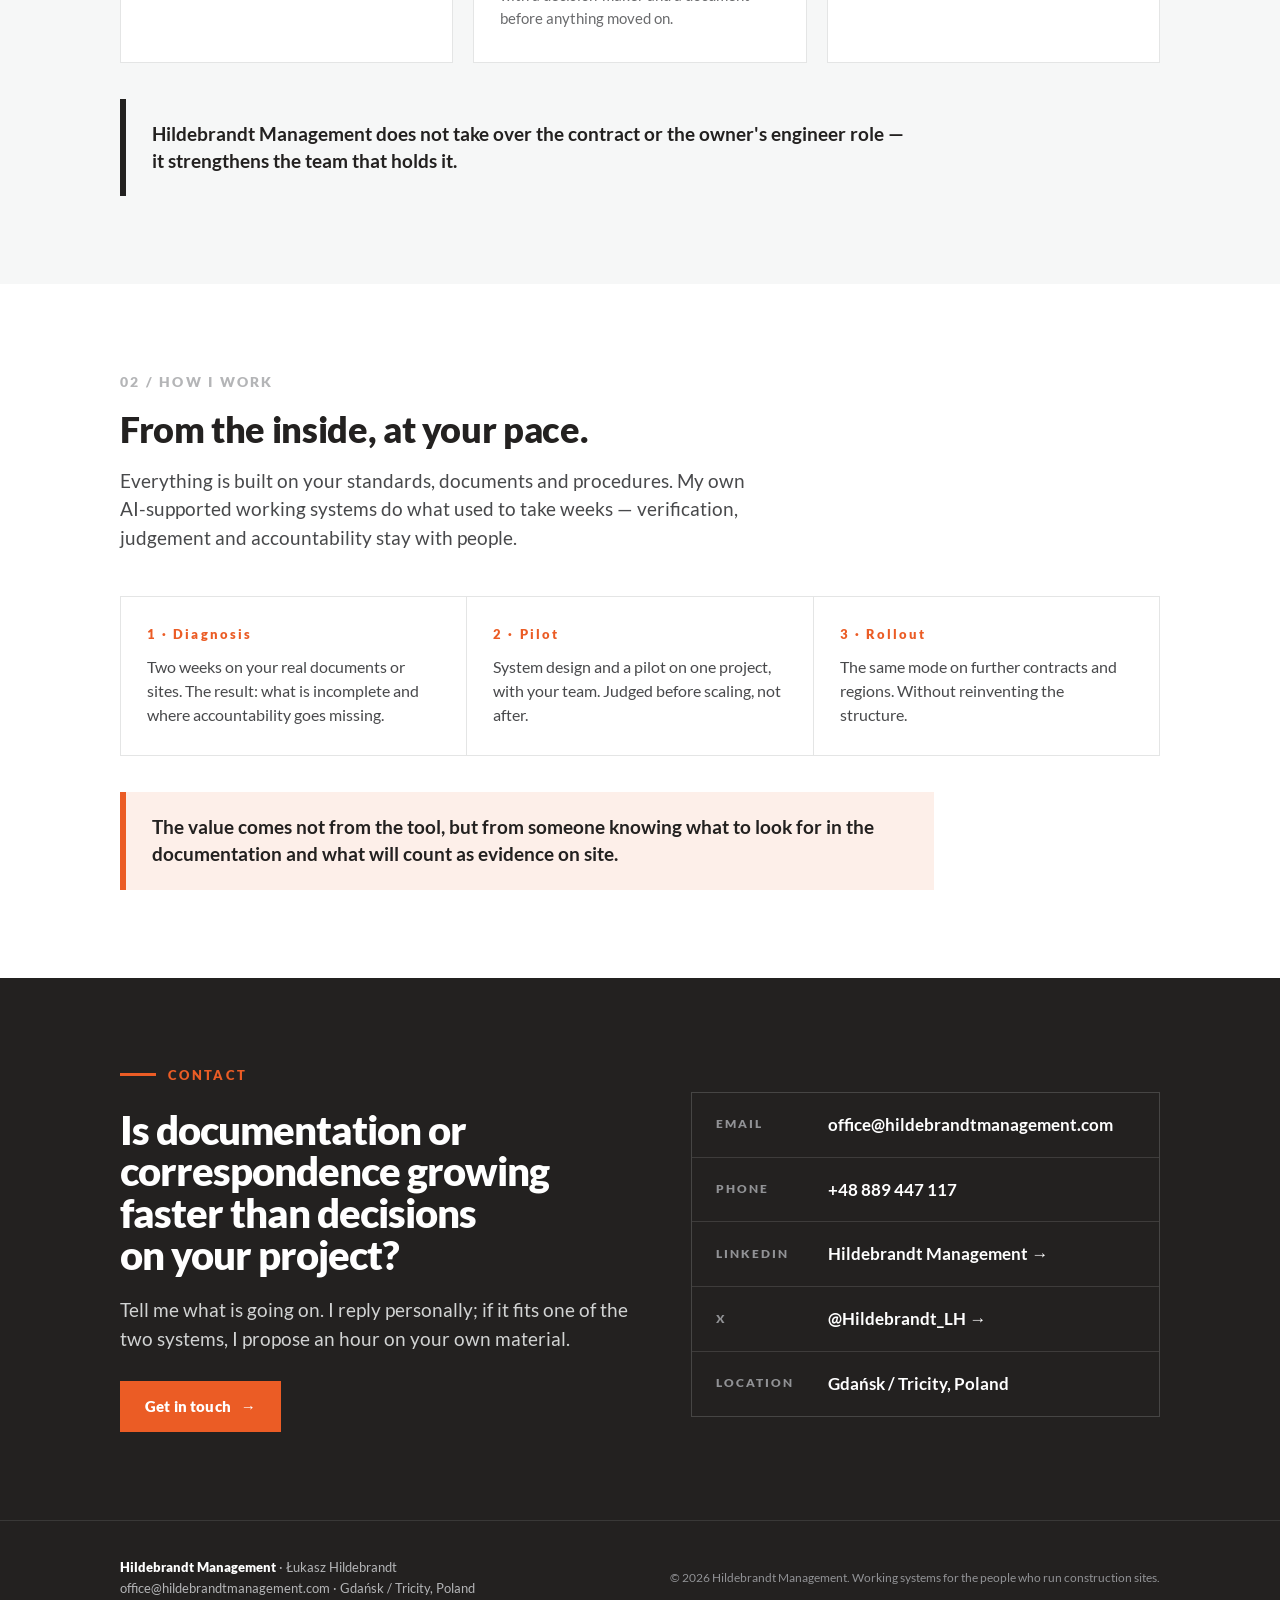
==== commit 5c351e80: "Poprawione Ok" ====
--- a/english/index.html
+++ b/english/index.html
@@ -3,8 +3,8 @@
 <head>
   <meta charset="utf-8">
   <meta name="viewport" content="width=device-width, initial-scale=1">
-  <title>Hildebrandt Management — Practical AI &amp; Data in Construction</title>
-  <meta name="description" content="Practical AI and data in general contracting: reporting, costs, claims, FIDIC. Run by Łukasz Hildebrandt — a practitioner, not a theorist.">
+  <title>Hildebrandt Management — working systems for owner&#39;s engineers and contractors</title>
+  <meta name="description" content="TES+ for the owner&#39;s engineer, an accountable site-event workflow for the general contractor. Łukasz Hildebrandt — 20 years on the contractor side. Built from the inside.">
   <meta name="author" content="Łukasz Hildebrandt">
   <link rel="canonical" href="https://hildebrandtmanagement.com/english/">
   <link rel="alternate" hreflang="pl" href="https://hildebrandtmanagement.com/">
@@ -13,9 +13,16 @@
   <meta property="og:type" content="website">
   <meta property="og:locale" content="en_US">
   <meta property="og:site_name" content="Hildebrandt Management">
-  <meta property="og:title" content="AI and data that shorten the road from site chaos to decision">
-  <meta property="og:description" content="A practitioner's take on technology in general contracting. Run by Łukasz Hildebrandt: contracts, claims, FIDIC and P&amp;L responsibility.">
+  <meta property="og:title" content="Working systems for the people who run construction sites">
+  <meta property="og:description" content="TES+ for the owner&#39;s engineer, an accountable site-event workflow for the general contractor. Łukasz Hildebrandt — 20 years on the contractor side. Built from the inside.">
   <meta property="og:url" content="https://hildebrandtmanagement.com/english/">
+  <meta property="og:image" content="https://hildebrandtmanagement.com/og-image-en.png">
+  <meta property="og:image:width" content="1200">
+  <meta property="og:image:height" content="630">
+  <meta property="og:image:alt" content="Hildebrandt Management — Practical AI &amp; Data in Construction">
+  <meta name="twitter:card" content="summary_large_image">
+  <meta name="twitter:site" content="@Hildebrandt_LH">
+  <meta name="twitter:image" content="https://hildebrandtmanagement.com/og-image-en.png">
   <link rel="icon" href="data:image/svg+xml,%3Csvg xmlns='http://www.w3.org/2000/svg' viewBox='0 0 32 32'%3E%3Crect width='32' height='32' fill='%23eb5c25'/%3E%3C/svg%3E">
 
   <style>
@@ -336,9 +343,9 @@
         </a>
         <div class="nav__links">
           <a href="#why">Why</a>
-          <a href="#areas">Areas</a>
+          <a href="#areas">Systems</a>
+          <a href="#offer">Proof</a>
           <a href="#about">About</a>
-          <a href="#offer">Offer</a>
           <a href="#contact" class="nav__cta">Contact</a>
           <a href="/">PL</a>
         </div>
@@ -352,12 +359,12 @@
     <section class="hero" aria-labelledby="hero-title">
       <div class="hero__diag" aria-hidden="true"></div>
       <div class="wrap">
-        <p class="eyebrow eyebrow--ondark">AI · Data · Construction</p>
-        <h1 id="hero-title" style="margin-top:26px">AI and data that shorten the road from <span class="accent">site chaos to decision</span>.</h1>
-        <p class="hero__sub"><span translate="no" class="notranslate">Hildebrandt Management</span> — a practitioner's take on technology in general contracting. Run by Łukasz Hildebrandt: contracts, claims, FIDIC and P&amp;L responsibility.</p>
+        <p class="eyebrow eyebrow--ondark">TES+ · Site-event workflow · Management view</p>
+        <h1 id="hero-title" style="margin-top:26px">Working systems for the people who <span class="accent">run construction sites</span>.</h1>
+        <p class="hero__sub"><span translate="no" class="notranslate">Hildebrandt Management</span> builds systems inside owner&#39;s engineer and general contractor teams that turn documentation and site observations into decision, accountability and record. Run by Łukasz Hildebrandt — twenty years on the general contractor side.</p>
         <div class="hero__actions">
-          <a class="btn btn--primary" href="#contact">Let's talk <span class="arw" aria-hidden="true">→</span></a>
-          <a class="btn btn--ghost-dark" href="#offer">See what I offer</a>
+          <a class="btn btn--primary" href="#offer">See what already works <span class="arw" aria-hidden="true">→</span></a>
+          <a class="btn btn--ghost-dark" href="#contact">Get in touch</a>
         </div>
       </div>
     </section>
@@ -365,7 +372,7 @@
     <!-- INTRO -->
     <section class="intro">
       <div class="wrap">
-        <p>A space about how technology can support decisions, reporting, cost control, claims and the organisation of work in construction. Developed calmly, practically, and without treating technology as a goal in itself.</p>
+        <p>Two systems, one mechanism: an observation or a document → an event with an owner → an action with a deadline → a record that holds up in a dispute. I do not take over the contract or the owner&#39;s engineer role — I strengthen the team that holds it.</p>
       </div>
     </section>
 
@@ -374,11 +381,11 @@
       <div class="wrap">
         <div class="shead">
           <span class="snum">01 / WHY IT MATTERS</span>
-          <h2 class="h2" id="why-title">Construction has plenty of data. Too little time to use it.</h2>
-        </div>
-        <p class="body">Every project generates documents, cost tables, schedules, protocols, reports and correspondence. The information exists — it just doesn't always reach the right person at the right moment.</p>
-        <p class="body">Operational decisions are often made on a fragment of the picture, because assembling the full context takes too long. This is not merely a tooling problem. It is a problem of <strong>flow, structure, attention and time</strong>.</p>
-        <div class="callout">That's why, for me, the conversation about AI in construction is a conversation about shortening the distance between data and decision — and protecting the attention of the people responsible for results.</div>
+          <h2 class="h2" id="why-title">The information exists on site. It is rarely where the decision is made.</h2>
+        </div>
+        <p class="body">Design documentation, bills of consolidated elements, walk-round photos, subcontractor correspondence — every project produces thousands of items. The trouble starts when you need one thing out of them.</p>
+        <p class="body">What is missing from the documentation before bidders ask about it. Who is accountable for the missing edge protection, and by when. What the client decided in writing. Usually this is settled <strong>after the fact, in a rush, under dispute</strong>.</p>
+        <div class="callout">The systems I build do it as the work happens — so the decision has a basis, the accountability has a name, and the record holds up in a dispute.</div>
       </div>
     </section>
 
@@ -386,34 +393,24 @@
     <section class="section section--grey" id="areas" aria-labelledby="areas-title">
       <div class="wrap">
         <div class="shead">
-          <p class="eyebrow">Areas</p>
-          <h2 class="h2" id="areas-title">Five places where data and AI genuinely give time back.</h2>
-        </div>
-        <div class="grid grid-5">
+          <p class="eyebrow">Systems</p>
+          <h2 class="h2" id="areas-title">Two systems. One mechanism.</h2>
+        </div>
+        <div class="grid grid-3">
           <article class="card card--bar">
-            <div class="card__num">/01</div>
-            <h3 class="card__title">Reporting</h3>
-            <p class="card__text">A shorter path from raw project data to a report that supports decisions instead of describing the situation after the fact.</p>
+            <div class="card__num">/01 · for the owner&#39;s engineer</div>
+            <h3 class="card__title">TES+</h3>
+            <p class="card__text">A documentation audit first: registers, revisions, duplicates, gaps. Then the bill of consolidated elements in your own standard, with an RFI register, a client-decision register and a risk register beside it. Before it goes out, an audit of everything unresolved: every doubt gets a decision-maker and a document. Bidders receive a clean file; client decisions stay in the register.</p>
           </article>
           <article class="card card--bar">
-            <div class="card__num">/02</div>
-            <h3 class="card__title">Costs</h3>
-            <p class="card__text">Budget control, cost structure, deviations and forecasts visible while there is still time to react.</p>
+            <div class="card__num">/02 · for the general contractor</div>
+            <h3 class="card__title">Accountable site-event workflow</h3>
+            <p class="card__text">An engineer takes a photo and says one sentence. The system recognises the event, assigns the subcontractor and scope from the responsibility map, sends an email with a deadline, follows up and escalates to the manager when the deadline passes. What remains is a record with a date, a photo and the subcontractor&#39;s response. A new engineer knows on day one which package is theirs.</p>
           </article>
           <article class="card card--bar">
-            <div class="card__num">/03</div>
-            <h3 class="card__title">Claims &amp; contract documentation</h3>
-            <p class="card__text">Contracts, protocols, correspondence and site diaries treated as evidence. Documentation kept so a claim can be built before it becomes a dispute.</p>
-          </article>
-          <article class="card card--bar">
-            <div class="card__num">/04</div>
-            <h3 class="card__title">Information flow</h3>
-            <p class="card__text">How information moves between office, site, teams and stakeholders — and where it most often loses completeness.</p>
-          </article>
-          <article class="card card--bar">
-            <div class="card__num">/05</div>
-            <h3 class="card__title">Management decisions</h3>
-            <p class="card__text">What is worth seeing, when, and in what form, so a decision is faster, calmer and better grounded in data.</p>
+            <div class="card__num">/03 · for the board</div>
+            <h3 class="card__title">Management view</h3>
+            <p class="card__text">Project status, progress, open and overdue events, schedule risk — including against the bank schedule — on one screen. It is fed by what the teams already do in both systems. Nobody keeps it alive by hand.</p>
           </article>
         </div>
       </div>
@@ -425,18 +422,18 @@
         <div class="about">
           <aside class="about__mark">
             <div class="big"><span class="wsq" aria-hidden="true"></span><span>Łukasz<br>Hildebrandt</span></div>
-            <p class="role">Regional director on the general contractor's side. Responsible for contracts, claims and P&amp;L.</p>
+            <p class="role">Twenty years on the general contractor side. Bids, contracts, claims, result.</p>
             <div class="tags">
               <span class="tag">FIDIC</span>
               <span class="tag">Contracts</span>
               <span class="tag">Claims</span>
-              <span class="tag">AI &amp; data</span>
+              <span class="tag">Site-event workflow</span>
             </div>
           </aside>
           <div>
-            <p class="eyebrow" style="margin-bottom:20px">Who I am</p>
-            <p class="body">My name is Łukasz Hildebrandt. I have spent my career on the general contractor's side — today as a regional director, responsible for contracts, claims and P&amp;L. <strong>FIDIC and contract disputes are my daily practice, not theory.</strong></p>
-            <p class="body"><span translate="no" class="notranslate">Hildebrandt Management</span> is where I connect that practice with what AI and data can actually do today. Everything I recommend is tested on live projects first.</p>
+            <p class="eyebrow" style="margin-bottom:20px" id="about-title">Who I am</p>
+            <p class="body">My name is Łukasz Hildebrandt. For twenty years I have worked on the general contractor side in building construction — bids, contracts, claims, FIDIC, P&amp;L; most recently as a regional director running a branch. <strong>Since September 2026 I work full time in Hildebrandt Management.</strong></p>
+            <p class="body">I know how a general contractor builds a bid, where the margin hides and what a claim is made of — because I did it for twenty years. That is why the systems I build for the owner&#39;s engineer anticipate bidder questions, and the ones for the contractor never lose the evidence that will be needed a year later.</p>
           </div>
         </div>
       </div>
@@ -446,28 +443,28 @@
     <section class="section section--grey" id="offer" aria-labelledby="offer-title">
       <div class="wrap">
         <div class="shead">
-          <p class="eyebrow">What I offer</p>
-          <h2 class="h2" id="offer-title">I start from the problem, not the tool.</h2>
-          <p class="lead">Three ways to work together — my input is diagnosis, recommendations and know-how; delivery is remote or arranged individually, around your project's rhythm.</p>
+          <p class="eyebrow">Proof</p>
+          <h2 class="h2" id="offer-title">This already works.</h2>
+          <p class="lead">TES+ for an owner&#39;s engineer, three residential projects of one developer, June–July 2026. From documentation inventory to tender-ready versions — in seven weeks.</p>
         </div>
         <div class="offer">
           <article class="ocard">
-            <div class="ocard__k">/01</div>
-            <h3 class="ocard__t">1:1 advisory</h3>
-            <p class="ocard__d">Regular or ad-hoc one-on-one work, online, with a contract manager, director or board: from first AI implementations in daily work to structuring data for decisions. Sessions scheduled around the calendars of project people, not just office hours.</p>
+            <div class="ocard__k">2,273</div>
+            <h3 class="ocard__t">documentation files checked</h3>
+            <p class="ocard__d">Registers, revisions and duplicates verified before any mapping began. Of 113 &ldquo;missing from the documentation&rdquo; signals, zero were real gaps — the rest were drawing/PDF pairs and duplicates.</p>
           </article>
           <article class="ocard">
-            <div class="ocard__k">/02</div>
-            <h3 class="ocard__t">Process audit</h3>
-            <p class="ocard__d">An analysis of one process, e.g. monthly reporting or claims documentation, done remotely on the materials you share. The result: concrete recommendations — what to automate, what to structure, what to leave to people — plus an online walkthrough with your team.</p>
+            <div class="ocard__k">16</div>
+            <h3 class="ocard__t">issues closed before the files went out</h3>
+            <p class="ocard__d">An RFI register with weights and a cited source — including a mismatch between the building permit and the design, and missing fire-safety conditions. Every issue with a decision-maker and a document before anything moved on.</p>
           </article>
           <article class="ocard">
-            <div class="ocard__k">/03</div>
-            <h3 class="ocard__t">Practical workshop</h3>
-            <p class="ocard__d">A workshop for a contract team: where AI and data genuinely give time back in your processes and how to implement it without a revolution. The programme is built on your real documents; the format — online or on site — and the date are arranged individually.</p>
+            <div class="ocard__k">3 → tender</div>
+            <h3 class="ocard__t">tables with the contractors</h3>
+            <p class="ocard__d">The bidder version clean, with no &ldquo;to be confirmed&rdquo; notes; client decisions kept in a separate register alongside. The same mode works on the next project from day one.</p>
           </article>
         </div>
-        <div class="callout" style="background:transparent;border-left-color:var(--hm-black)"><span translate="no" class="notranslate">Hildebrandt Management</span> does not run projects and does not take over contracts — it delivers the knowledge, process and tools so your team decides faster. I would rather fit the engagement to the problem than sell a fixed package.</div>
+        <div class="callout" style="background:transparent;border-left-color:var(--hm-black)"><span translate="no" class="notranslate">Hildebrandt Management</span> does not take over the contract or the owner&#39;s engineer role — it strengthens the team that holds it.</div>
       </div>
     </section>
 
@@ -475,25 +472,25 @@
     <section class="section" id="perspective" aria-labelledby="perspective-title">
       <div class="wrap">
         <div class="shead">
-          <span class="snum">02 / A PRACTITIONER'S PERSPECTIVE</span>
-          <h2 class="h2" id="perspective-title">Not technology theory. Project reality.</h2>
-          <p class="lead">I look at AI and data through the lens of real projects: budgets, schedules, scope changes, time pressure, information flow and the daily organisation of work.</p>
+          <span class="snum">02 / HOW I WORK</span>
+          <h2 class="h2" id="perspective-title">From the inside, at your pace.</h2>
+          <p class="lead">Everything is built on your standards, documents and procedures. My own AI-supported working systems do what used to take weeks — verification, judgement and accountability stay with people.</p>
         </div>
         <div class="princ">
           <div class="pcell">
-            <div class="pcell__k">Attention</div>
-            <p class="pcell__t">Technology should remove cognitive load, not add another screen.</p>
+            <div class="pcell__k">1 · Diagnosis</div>
+            <p class="pcell__t">Two weeks on your real documents or sites. The result: what is incomplete and where accountability goes missing.</p>
           </div>
           <div class="pcell">
-            <div class="pcell__k">Time</div>
-            <p class="pcell__t">Information is most valuable when it is available while the decision still matters.</p>
+            <div class="pcell__k">2 · Pilot</div>
+            <p class="pcell__t">System design and a pilot on one project, with your team. Judged before scaling, not after.</p>
           </div>
           <div class="pcell">
-            <div class="pcell__k">Context</div>
-            <p class="pcell__t">Data without knowledge of project realities easily leads to false conclusions.</p>
+            <div class="pcell__k">3 · Rollout</div>
+            <p class="pcell__t">The same mode on further contracts and regions. Without reinventing the structure.</p>
           </div>
         </div>
-        <div class="callout">Most technology in this industry wins not on features, but on fit with how people actually work.</div>
+        <div class="callout">The value comes not from the tool, but from someone knowing what to look for in the documentation and what will count as evidence on site.</div>
       </div>
     </section>
 
@@ -503,10 +500,10 @@
         <p class="eyebrow eyebrow--ondark">Contact</p>
         <div class="contact__grid">
           <div>
-            <h2 id="contact-title" style="margin-top:18px">Let's talk about AI, data and construction.</h2>
-            <p class="lead">Email works best — I reply personally.</p>
+            <h2 id="contact-title" style="margin-top:18px">Is documentation or correspondence growing faster than decisions on your project?</h2>
+            <p class="lead">Tell me what is going on. I reply personally; if it fits one of the two systems, I propose an hour on your own material.</p>
             <div class="contact__actions">
-              <a class="btn btn--primary" href="mailto:office@hildebrandtmanagement.com?subject=1:1%20conversation">Book a 1:1 conversation <span class="arw" aria-hidden="true">→</span></a>
+              <a class="btn btn--primary" href="mailto:office@hildebrandtmanagement.com?subject=An%20hour%20on%20our%20material">Get in touch <span class="arw" aria-hidden="true">→</span></a>
             </div>
           </div>
           <div class="cbox">
@@ -515,6 +512,10 @@
               <span class="crow__v"><a href="mailto:office@hildebrandtmanagement.com">office@hildebrandtmanagement.com</a></span>
             </div>
             <div class="crow">
+              <span class="crow__k">Phone</span>
+              <span class="crow__v"><a href="tel:+48889447117">+48 889 447 117</a></span>
+            </div>
+            <div class="crow">
               <span class="crow__k">LinkedIn</span>
               <span class="crow__v"><a href="https://www.linkedin.com/company/110000786/" target="_blank" rel="noopener"><span translate="no" class="notranslate">Hildebrandt Management</span> →</a></span>
             </div>
@@ -538,7 +539,7 @@
         <b translate="no" class="notranslate">Hildebrandt Management</b> · Łukasz Hildebrandt<br>
         <a href="mailto:office@hildebrandtmanagement.com">office@hildebrandtmanagement.com</a> · Gdańsk / Tricity, Poland
       </div>
-      <div class="fcopy">© 2026 <span translate="no" class="notranslate">Hildebrandt Management</span>. AI and data in construction.</div>
+      <div class="fcopy">© 2026 <span translate="no" class="notranslate">Hildebrandt Management</span>. Working systems for the people who run construction sites.</div>
     </div>
   </footer>
 
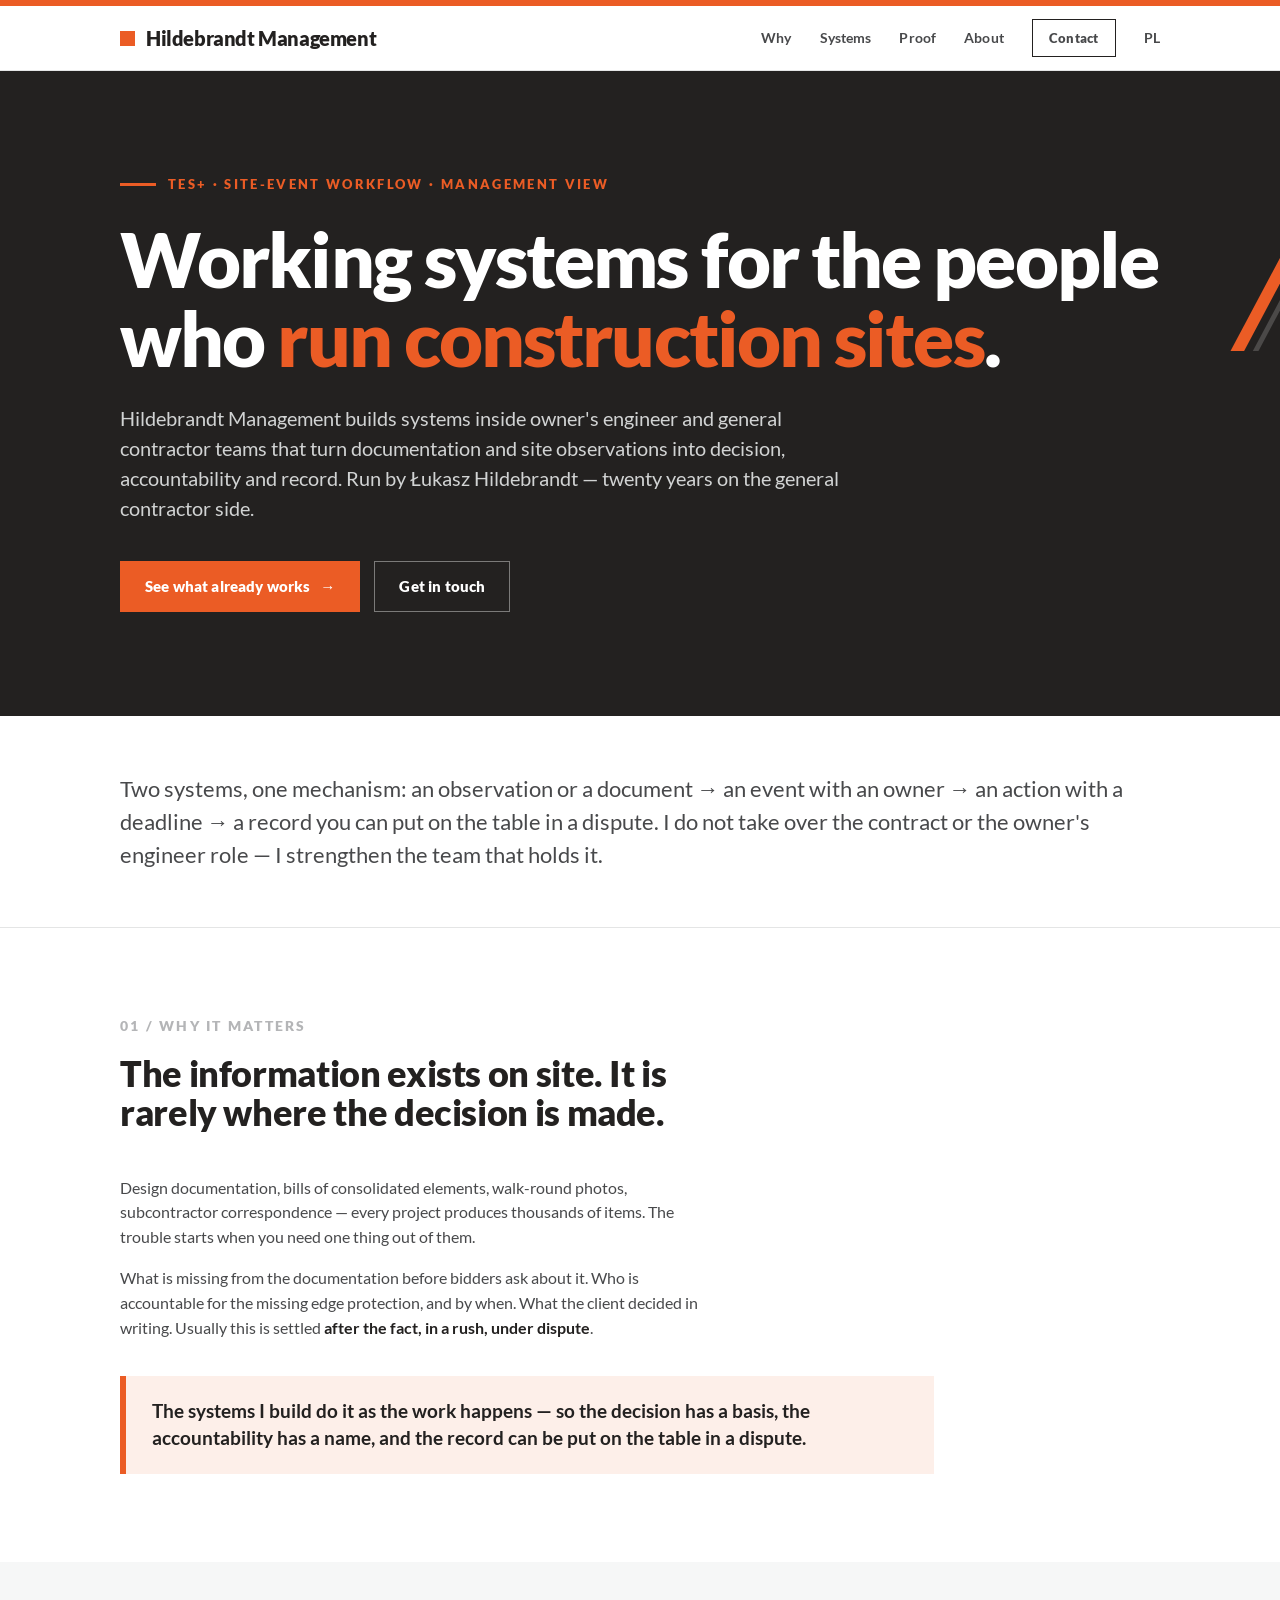
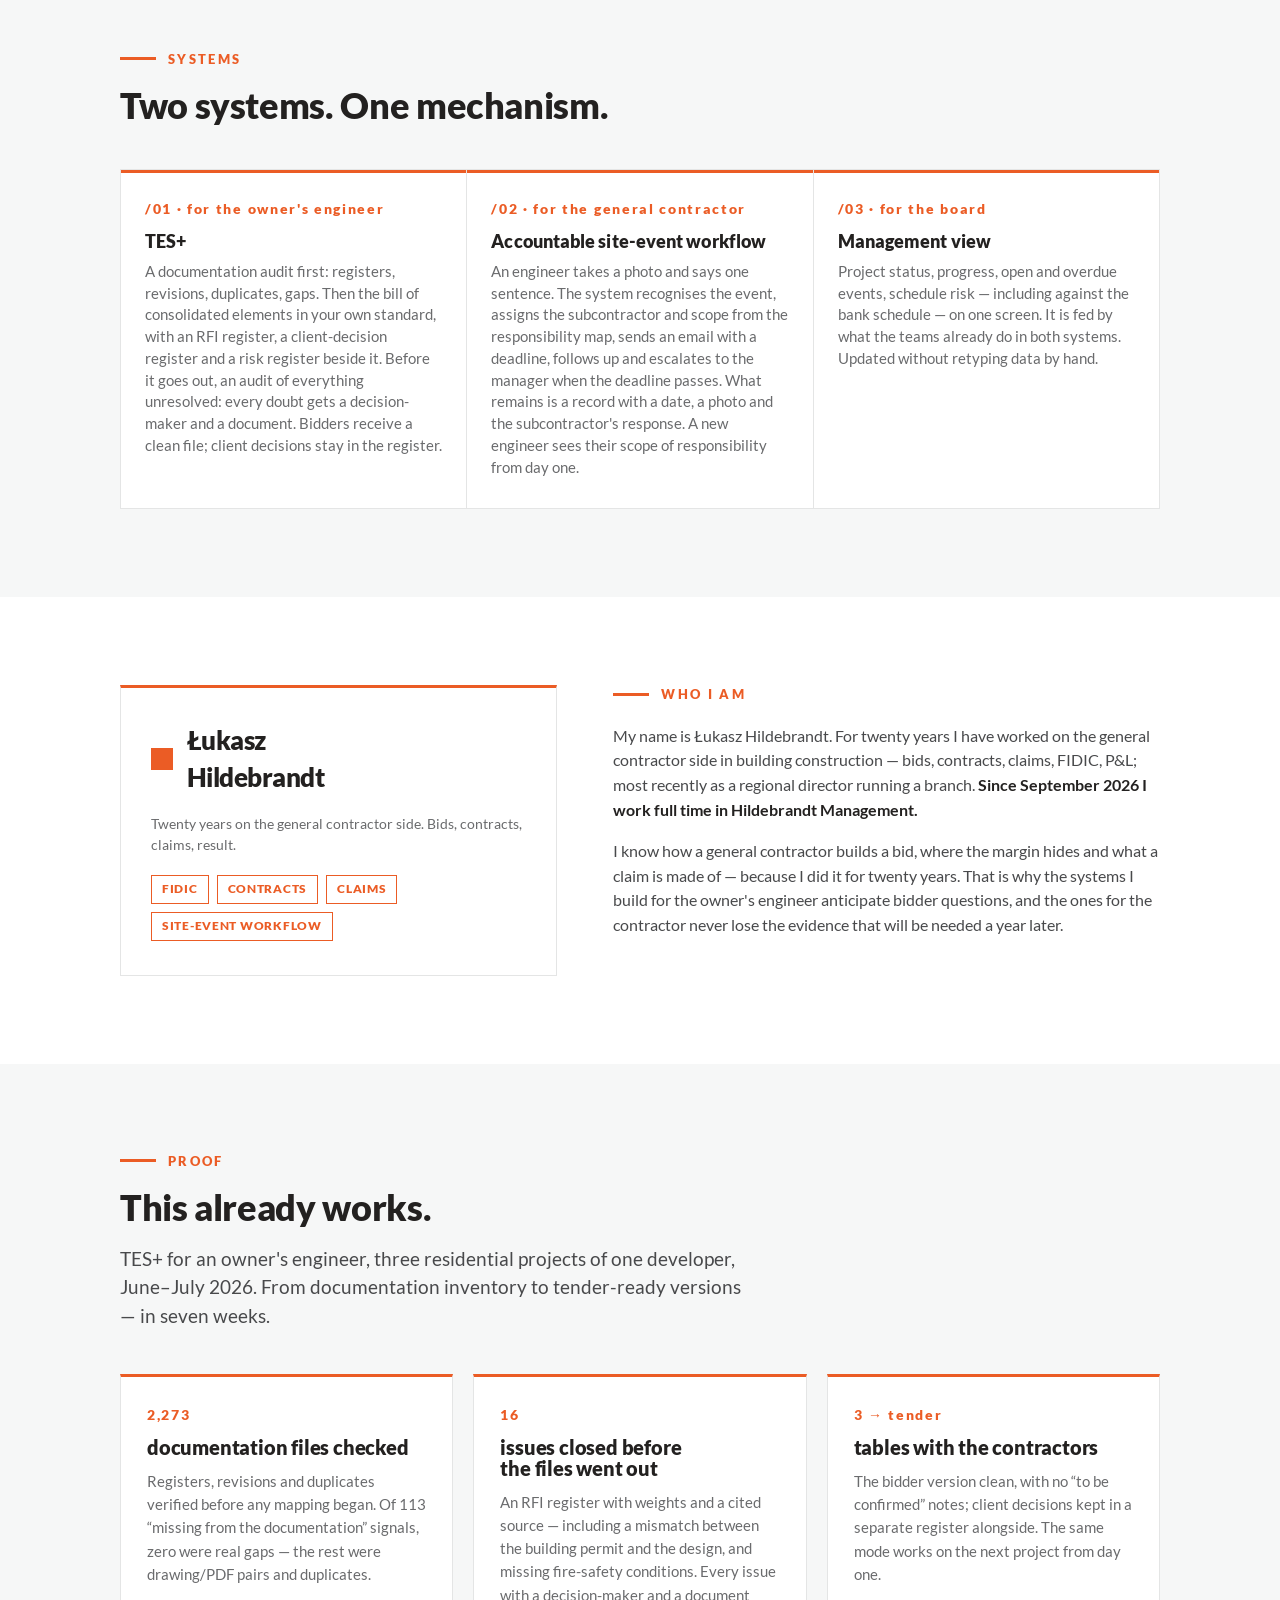
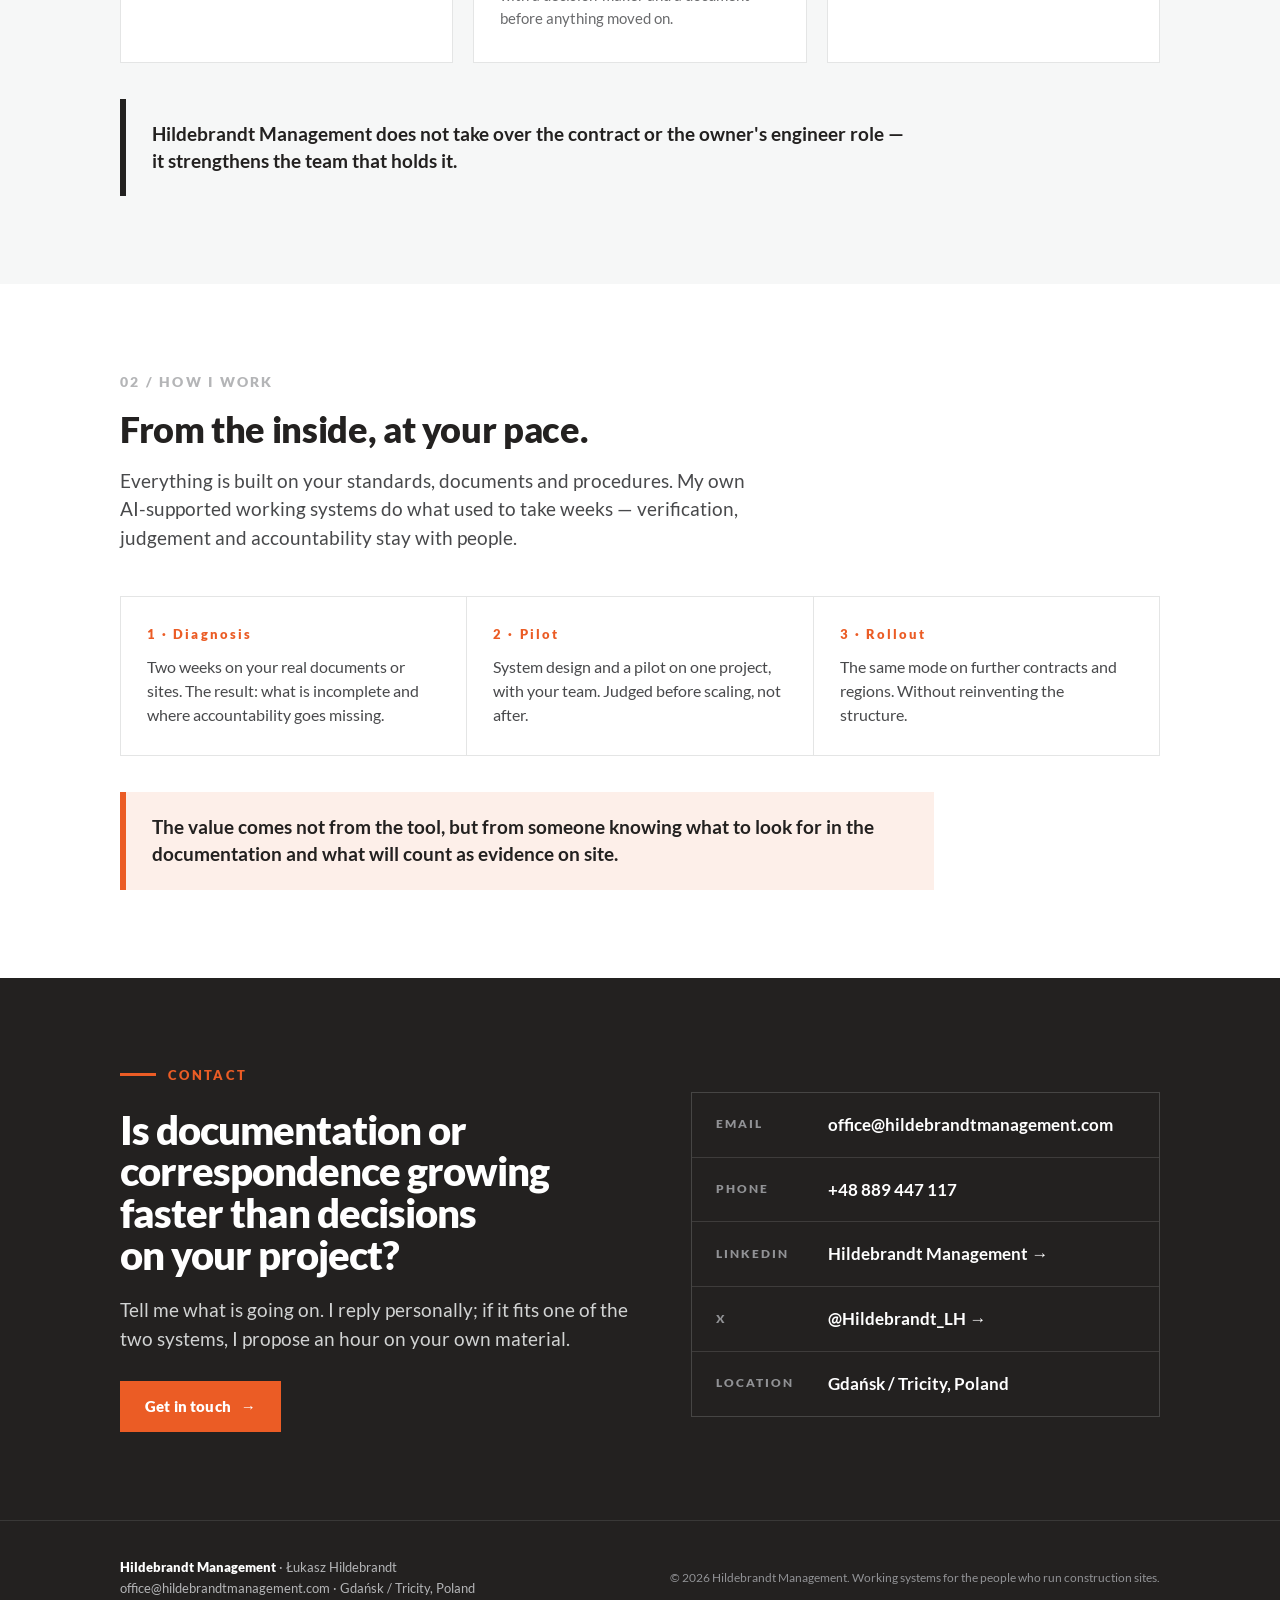
==== commit e6bcf683: "Zmiany" ====
--- a/english/index.html
+++ b/english/index.html
@@ -372,7 +372,7 @@
     <!-- INTRO -->
     <section class="intro">
       <div class="wrap">
-        <p>Two systems, one mechanism: an observation or a document → an event with an owner → an action with a deadline → a record that holds up in a dispute. I do not take over the contract or the owner&#39;s engineer role — I strengthen the team that holds it.</p>
+        <p>Two systems, one mechanism: an observation or a document → an event with an owner → an action with a deadline → a record you can put on the table in a dispute. I do not take over the contract or the owner&#39;s engineer role — I strengthen the team that holds it.</p>
       </div>
     </section>
 
@@ -385,7 +385,7 @@
         </div>
         <p class="body">Design documentation, bills of consolidated elements, walk-round photos, subcontractor correspondence — every project produces thousands of items. The trouble starts when you need one thing out of them.</p>
         <p class="body">What is missing from the documentation before bidders ask about it. Who is accountable for the missing edge protection, and by when. What the client decided in writing. Usually this is settled <strong>after the fact, in a rush, under dispute</strong>.</p>
-        <div class="callout">The systems I build do it as the work happens — so the decision has a basis, the accountability has a name, and the record holds up in a dispute.</div>
+        <div class="callout">The systems I build do it as the work happens — so the decision has a basis, the accountability has a name, and the record can be put on the table in a dispute.</div>
       </div>
     </section>
 
@@ -405,12 +405,12 @@
           <article class="card card--bar">
             <div class="card__num">/02 · for the general contractor</div>
             <h3 class="card__title">Accountable site-event workflow</h3>
-            <p class="card__text">An engineer takes a photo and says one sentence. The system recognises the event, assigns the subcontractor and scope from the responsibility map, sends an email with a deadline, follows up and escalates to the manager when the deadline passes. What remains is a record with a date, a photo and the subcontractor&#39;s response. A new engineer knows on day one which package is theirs.</p>
+            <p class="card__text">An engineer takes a photo and says one sentence. The system recognises the event, assigns the subcontractor and scope from the responsibility map, sends an email with a deadline, follows up and escalates to the manager when the deadline passes. What remains is a record with a date, a photo and the subcontractor&#39;s response. A new engineer sees their scope of responsibility from day one.</p>
           </article>
           <article class="card card--bar">
             <div class="card__num">/03 · for the board</div>
             <h3 class="card__title">Management view</h3>
-            <p class="card__text">Project status, progress, open and overdue events, schedule risk — including against the bank schedule — on one screen. It is fed by what the teams already do in both systems. Nobody keeps it alive by hand.</p>
+            <p class="card__text">Project status, progress, open and overdue events, schedule risk — including against the bank schedule — on one screen. It is fed by what the teams already do in both systems. Updated without retyping data by hand.</p>
           </article>
         </div>
       </div>
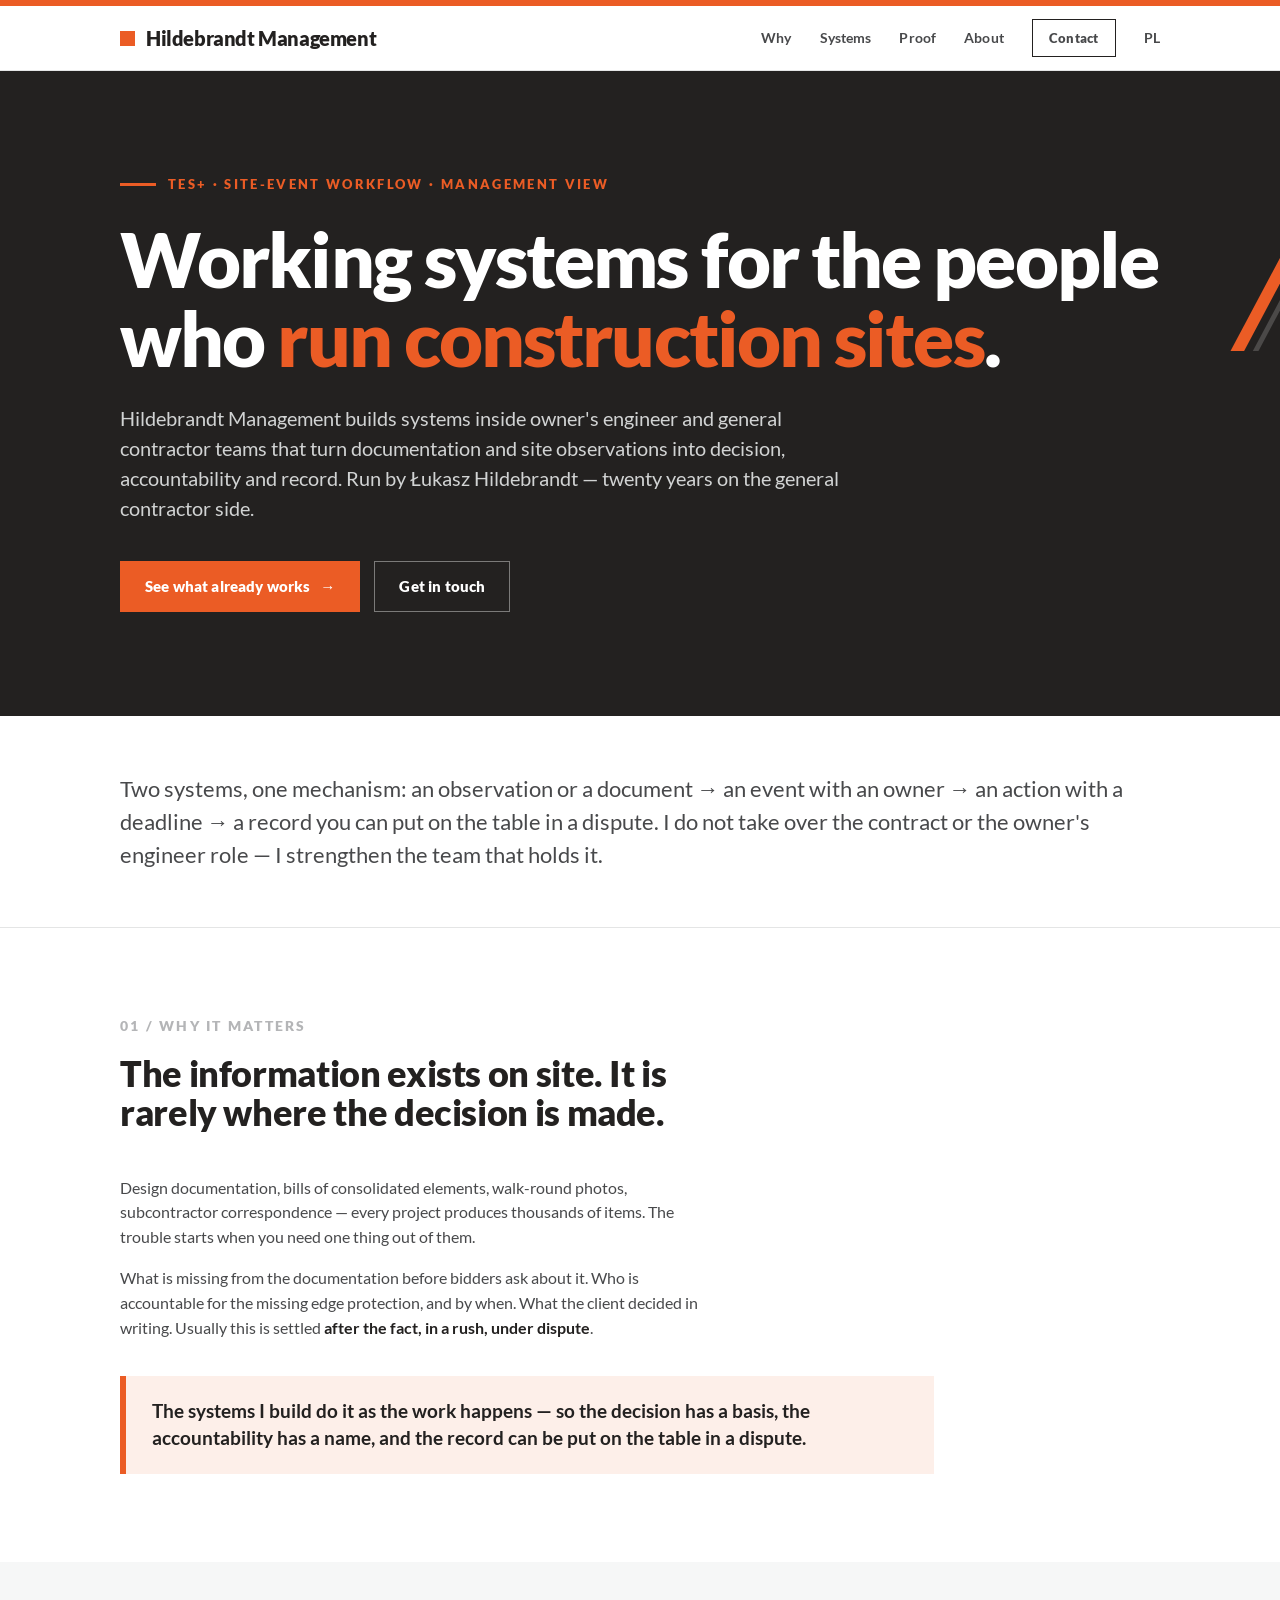
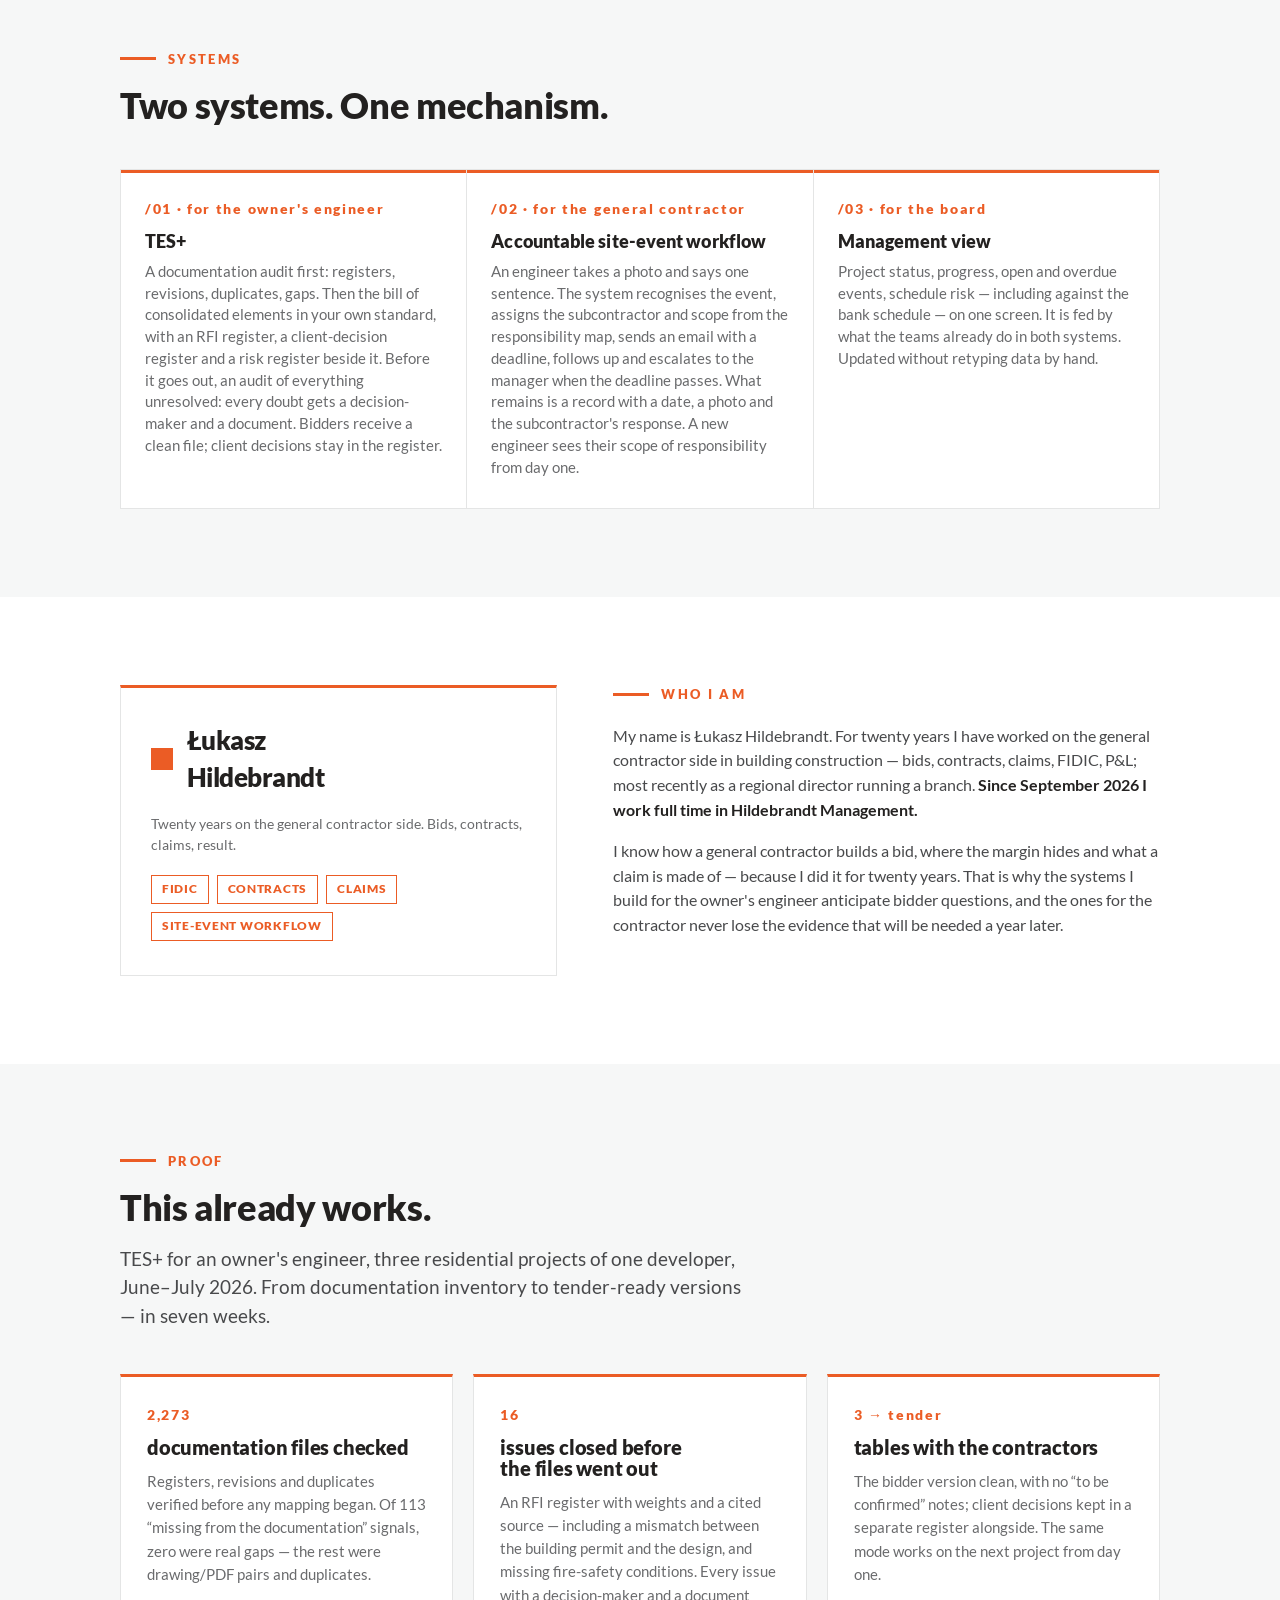
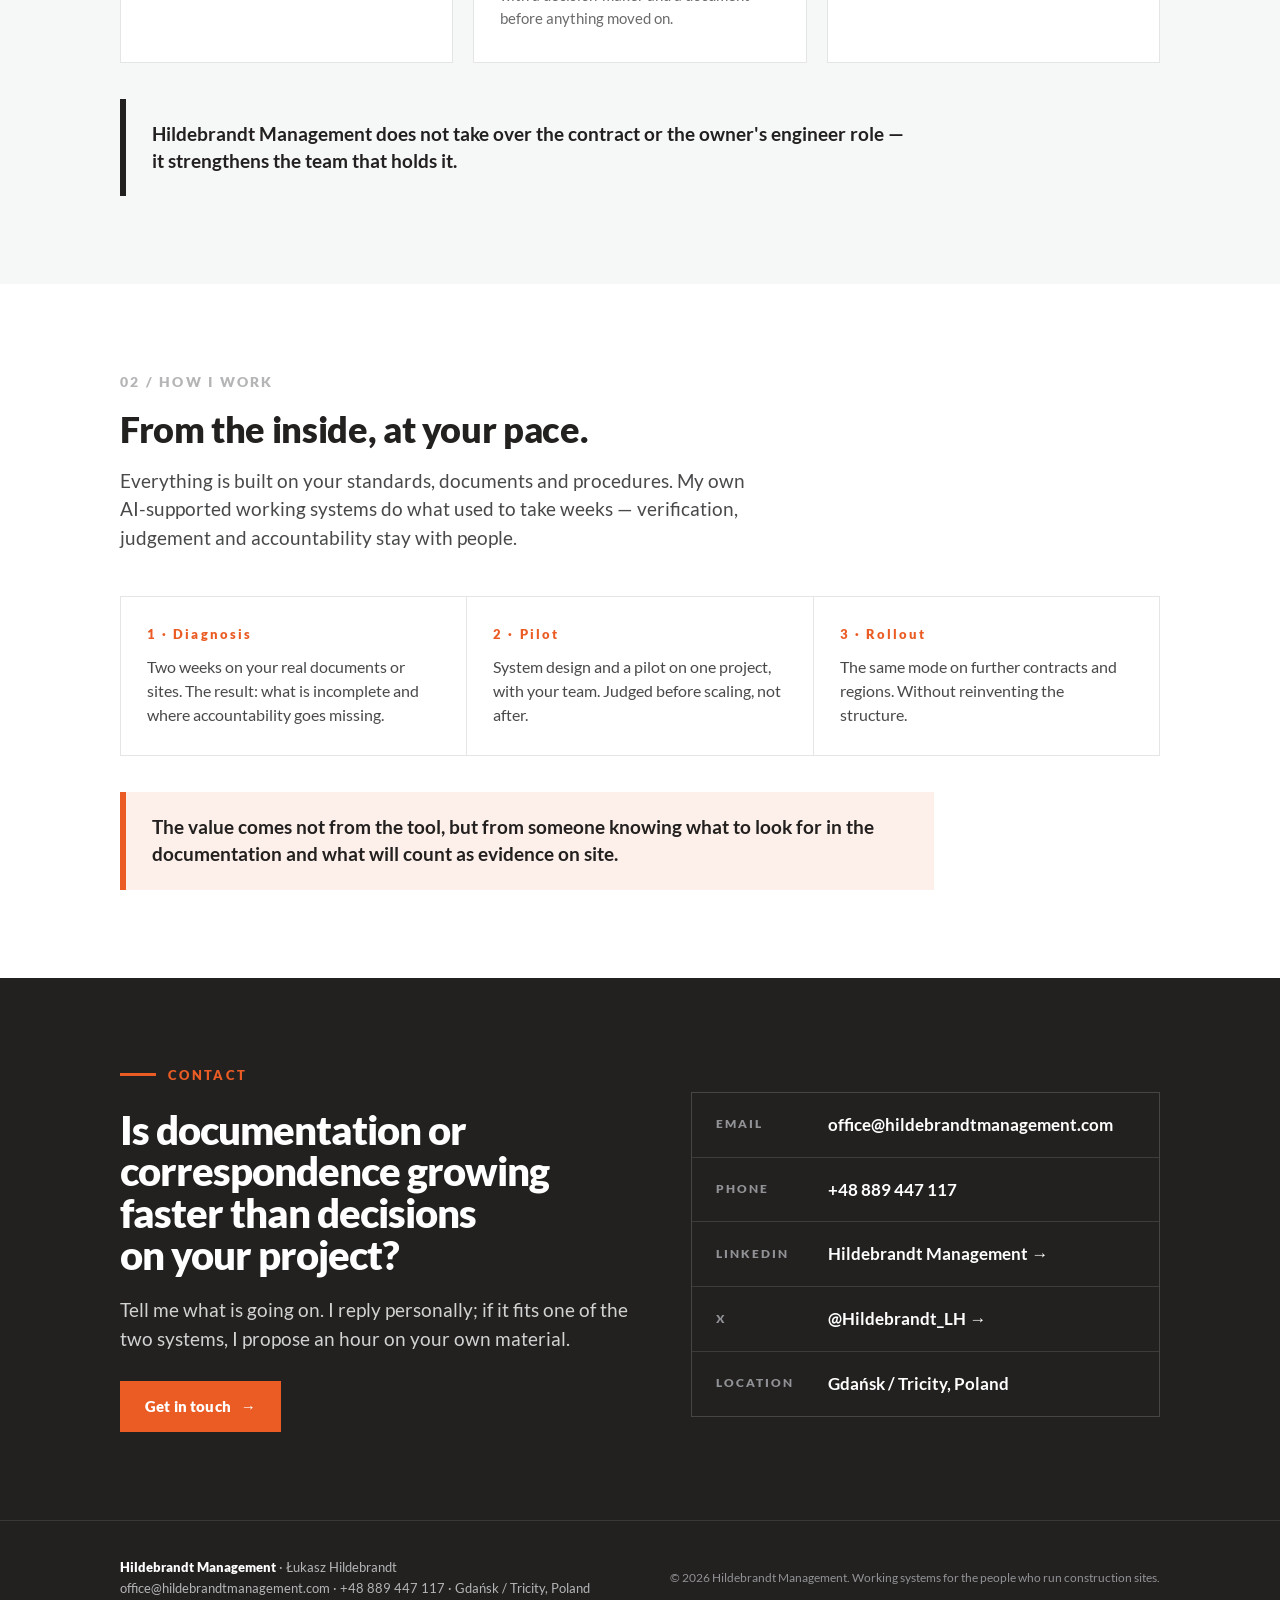
==== commit 2d049b06: "Naprawa menu mobilnego EN, kontakt wg kanonu, kolory przez tokeny Audyt zgodnosci z HMDesign (CLAUDE" ====
--- a/english/index.html
+++ b/english/index.html
@@ -189,7 +189,7 @@
       -webkit-font-smoothing:antialiased;
       line-height:1.4;
     }
-    ::selection{background:var(--hm-orange);color:#fff}
+    ::selection{background:var(--hm-orange);color:var(--hm-white)}
     a{color:inherit;text-decoration:none;transition:color .15s ease}
     a:hover{color:var(--hm-accent)}
     img{max-width:100%;display:block}
@@ -199,13 +199,13 @@
     .wrap{max-width:1120px;margin:0 auto;padding:0 40px}
     .section{padding:88px 0}
     .section--grey{background:var(--hm-grey-100)}
-    .section--dark{background:var(--hm-black);color:#fff}
+    .section--dark{background:var(--hm-black);color:var(--hm-white)}
 
     /* ---- brand mark ---- */
     .sq{display:inline-block;width:.66em;height:.66em;background:var(--hm-accent);flex:0 0 auto}
     .wordmark{display:inline-flex;align-items:center;gap:11px;font-weight:900;font-size:20px;letter-spacing:-.02em;line-height:1;white-space:nowrap}
     .wordmark .wsq{width:15px;height:15px;background:var(--hm-orange)}
-    .wordmark--rev{color:#fff}
+    .wordmark--rev{color:var(--hm-white)}
 
     /* ---- eyebrow ---- */
     .eyebrow{display:flex;align-items:center;gap:12px;font-size:13px;font-weight:800;letter-spacing:.18em;text-transform:uppercase;color:var(--hm-accent)}
@@ -230,22 +230,22 @@
     .nav__links{display:flex;align-items:center;gap:28px;font-size:14px;font-weight:700;letter-spacing:.01em}
     .nav__links a{color:var(--hm-grey-700)}
     .nav__cta{border:1px solid var(--hm-black);padding:9px 16px;font-weight:800;font-size:13px;letter-spacing:.02em;color:var(--hm-black)}
-    .nav__cta:hover{background:var(--hm-accent);border-color:var(--hm-accent);color:#fff}
+    .nav__cta:hover{background:var(--hm-accent);border-color:var(--hm-accent);color:var(--hm-white)}
     .nav__toggle{display:none}
 
     /* ---- buttons ---- */
     .btn{display:inline-flex;align-items:center;gap:10px;font-weight:800;font-size:15px;letter-spacing:.01em;padding:14px 24px;border:1px solid transparent}
-    .btn--primary{background:var(--hm-accent);color:#fff}
-    .btn--primary:hover{background:var(--hm-orange-deep);color:#fff}
+    .btn--primary{background:var(--hm-accent);color:var(--hm-white)}
+    .btn--primary:hover{background:var(--hm-orange-deep);color:var(--hm-white)}
     .btn--ghost{border-color:currentColor}
-    .btn--ghost-dark{border-color:rgba(255,255,255,.4);color:#fff}
+    .btn--ghost-dark{border-color:rgba(255,255,255,.4);color:var(--hm-white)}
     .btn--ghost-dark:hover{border-color:var(--hm-orange);color:var(--hm-orange)}
     .btn .arw{color:currentColor;font-weight:900}
 
     /* ---- hero ---- */
-    .hero{position:relative;background:var(--hm-black);color:#fff;overflow:hidden}
+    .hero{position:relative;background:var(--hm-black);color:var(--hm-white);overflow:hidden}
     .hero .wrap{padding-top:104px;padding-bottom:104px;position:relative;z-index:2}
-    .hero h1{font-size:clamp(38px,6vw,76px);color:#fff}
+    .hero h1{font-size:clamp(38px,6vw,76px);color:var(--hm-white)}
     .hero h1 .accent{color:var(--hm-orange)}
     .hero__sub{margin-top:26px;font-size:20px;line-height:1.5;color:var(--hm-grey-300);max-width:60ch;text-wrap:pretty}
     .hero__actions{margin-top:38px;display:flex;flex-wrap:wrap;gap:14px}
@@ -275,14 +275,14 @@
 
     /* offer cards */
     .offer{display:grid;grid-template-columns:repeat(3,1fr);gap:20px}
-    .offer .ocard{border:1px solid var(--hm-hairline);border-top:3px solid var(--hm-accent);padding:28px 26px 32px;background:#fff;display:flex;flex-direction:column}
+    .offer .ocard{border:1px solid var(--hm-hairline);border-top:3px solid var(--hm-accent);padding:28px 26px 32px;background:var(--hm-white);display:flex;flex-direction:column}
     .ocard__k{font-size:14px;font-weight:800;letter-spacing:.12em;color:var(--hm-accent);margin-bottom:12px}
     .ocard__t{font-size:20px;font-weight:900;letter-spacing:-.01em;margin-bottom:12px}
     .ocard__d{font-size:15px;line-height:1.55;color:var(--hm-grey-600)}
 
     /* principles */
     .princ{display:grid;grid-template-columns:repeat(3,1fr);gap:1px;background:var(--hm-hairline);border:1px solid var(--hm-hairline);margin-top:40px}
-    .pcell{background:#fff;padding:28px 26px}
+    .pcell{background:var(--hm-white);padding:28px 26px}
     .pcell__k{font-size:13px;font-weight:800;letter-spacing:.16em;color:var(--hm-accent);margin-bottom:12px}
     .pcell__t{font-size:16px;line-height:1.5;color:var(--hm-grey-700)}
 
@@ -291,7 +291,7 @@
 
     /* about */
     .about{display:grid;grid-template-columns:1fr 1.25fr;gap:56px;align-items:start}
-    .about__mark{border:1px solid var(--hm-hairline);border-top:3px solid var(--hm-accent);padding:34px 30px;background:#fff}
+    .about__mark{border:1px solid var(--hm-hairline);border-top:3px solid var(--hm-accent);padding:34px 30px;background:var(--hm-white)}
     .about__mark .big{display:flex;align-items:center;gap:14px;font-weight:900;font-size:26px;letter-spacing:-.02em}
     .about__mark .big .wsq{width:22px;height:22px;background:var(--hm-orange);flex:0 0 auto}
     .about__mark .role{margin-top:18px;font-size:14px;line-height:1.5;color:var(--hm-grey-600)}
@@ -300,13 +300,13 @@
 
     /* contact */
     .contact__grid{display:grid;grid-template-columns:1.1fr 1fr;gap:56px;align-items:start;margin-top:8px}
-    .contact h2{color:#fff;font-size:40px}
+    .contact h2{color:var(--hm-white);font-size:40px}
     .contact .lead{margin-top:20px}
     .cbox{border:1px solid rgba(255,255,255,.16);padding:0}
     .crow{display:flex;align-items:center;gap:16px;padding:20px 24px;border-bottom:1px solid rgba(255,255,255,.12)}
     .crow:last-child{border-bottom:none}
     .crow__k{font-size:12px;font-weight:800;letter-spacing:.16em;text-transform:uppercase;color:var(--hm-grey-500);width:96px;flex:0 0 auto}
-    .crow__v{font-size:17px;font-weight:700;color:#fff}
+    .crow__v{font-size:17px;font-weight:700;color:var(--hm-white)}
     .crow__v a:hover{color:var(--hm-orange)}
     .contact__actions{margin-top:28px;display:flex;flex-wrap:wrap;gap:14px}
 
@@ -314,16 +314,33 @@
     .footer{background:var(--hm-black);color:var(--hm-grey-400);border-top:1px solid rgba(255,255,255,.1)}
     .footer .wrap{padding-top:36px;padding-bottom:36px;display:flex;flex-wrap:wrap;gap:20px 40px;align-items:center;justify-content:space-between}
     .footer .fmeta{font-size:13px;line-height:1.6;color:var(--hm-grey-400)}
-    .footer .fmeta b{color:#fff;font-weight:800}
+    .footer .fmeta b{color:var(--hm-white);font-weight:800}
     .footer a:hover{color:var(--hm-orange)}
     .footer .fcopy{font-size:12px;color:var(--hm-grey-500)}
+
+
+    /* ---- mobile menu, no JS ---- */
+    .nav__check{position:absolute;opacity:0;width:1px;height:1px;overflow:hidden;pointer-events:none}
+    .nav__toggle{display:none;align-items:center;gap:10px;border:1px solid var(--hm-black);
+      padding:9px 14px;font-size:13px;font-weight:800;letter-spacing:.02em;color:var(--hm-black);cursor:pointer;user-select:none}
+    .nav__check:focus-visible + .nav__toggle,.nav__links a:focus-visible{outline:3px solid var(--hm-accent);outline-offset:2px}
+    .nav__bars{width:16px;height:2px;background:currentColor;position:relative;display:block}
+    .nav__bars::before,.nav__bars::after{content:"";position:absolute;left:0;width:16px;height:2px;background:currentColor}
+    .nav__bars::before{top:-5px}.nav__bars::after{top:5px}
 
     @media (max-width:900px){
       .wrap{padding:0 24px}
       .section{padding:64px 0}
       .grid-5{grid-template-columns:repeat(2,1fr)}
       .grid-3,.offer,.princ,.about,.contact__grid{grid-template-columns:1fr}
-      .nav__links{display:none}
+      .nav{position:relative;flex-wrap:wrap;height:auto;min-height:64px}
+      .nav__toggle{display:inline-flex}
+      .nav__links{display:none;width:100%;flex-direction:column;align-items:stretch;gap:0;
+        border-top:1px solid var(--hm-hairline);padding:8px 0 16px}
+      .nav__check:checked ~ .nav__links{display:flex}
+      .nav__links a{padding:13px 2px;border-bottom:1px solid var(--hm-hairline);font-size:16px}
+      .nav__links a:last-child{border-bottom:none}
+      .nav__cta{text-align:center;margin-top:10px;padding:13px 16px}
       .about{gap:32px}
     }
     @media (max-width:560px){
@@ -341,7 +358,9 @@
         <a href="#top" class="wordmark" aria-label="Hildebrandt Management — homepage">
           <span class="wsq" aria-hidden="true"></span><span translate="no" class="notranslate">Hildebrandt Management</span>
         </a>
-        <div class="nav__links">
+        <input type="checkbox" class="nav__check" id="navCheck" aria-controls="navLinks" aria-label="Open menu">
+        <label class="nav__toggle" for="navCheck"><span class="nav__bars" aria-hidden="true"></span><span>Menu</span></label>
+        <div class="nav__links" id="navLinks">
           <a href="#why">Why</a>
           <a href="#areas">Systems</a>
           <a href="#offer">Proof</a>
@@ -503,7 +522,7 @@
             <h2 id="contact-title" style="margin-top:18px">Is documentation or correspondence growing faster than decisions on your project?</h2>
             <p class="lead">Tell me what is going on. I reply personally; if it fits one of the two systems, I propose an hour on your own material.</p>
             <div class="contact__actions">
-              <a class="btn btn--primary" href="mailto:office@hildebrandtmanagement.com?subject=An%20hour%20on%20our%20material">Get in touch <span class="arw" aria-hidden="true">→</span></a>
+              <a class="btn btn--primary" href="mailto:office@hildebrandtmanagement.com">Get in touch <span class="arw" aria-hidden="true">→</span></a>
             </div>
           </div>
           <div class="cbox">
@@ -537,11 +556,17 @@
     <div class="wrap">
       <div class="fmeta">
         <b translate="no" class="notranslate">Hildebrandt Management</b> · Łukasz Hildebrandt<br>
-        <a href="mailto:office@hildebrandtmanagement.com">office@hildebrandtmanagement.com</a> · Gdańsk / Tricity, Poland
+        <a href="mailto:office@hildebrandtmanagement.com">office@hildebrandtmanagement.com</a> · <a href="tel:+48889447117">+48 889 447 117</a> · Gdańsk / Tricity, Poland
       </div>
       <div class="fcopy">© 2026 <span translate="no" class="notranslate">Hildebrandt Management</span>. Working systems for the people who run construction sites.</div>
     </div>
   </footer>
 
+  <script>
+  /* Enhancement: closes the mobile menu after a link is chosen. Without JS the menu works via checkbox. */
+  (function(){var c=document.getElementById('navCheck'),l=document.getElementById('navLinks');
+  if(c&&l){l.addEventListener('click',function(e){if(e.target.tagName==='A'){c.checked=false;}});}})();
+  </script>
+
 </body>
 </html>
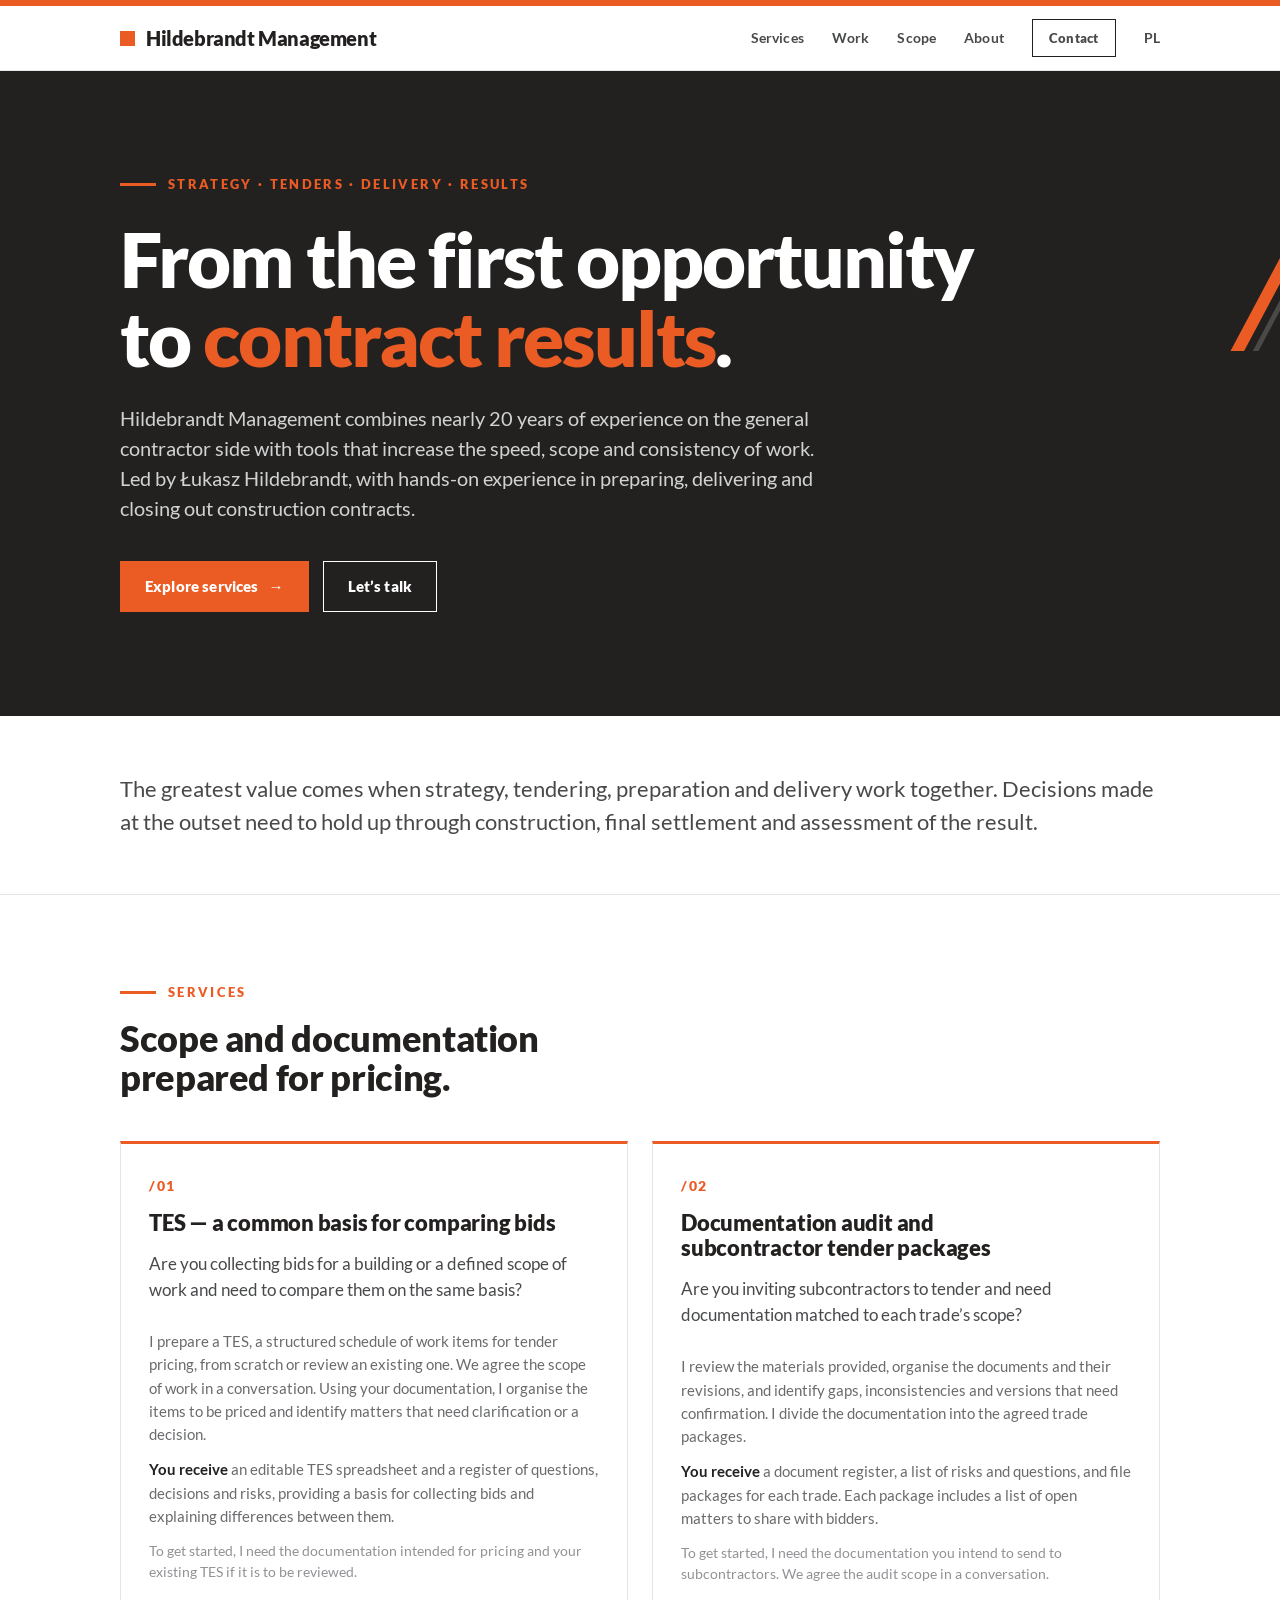
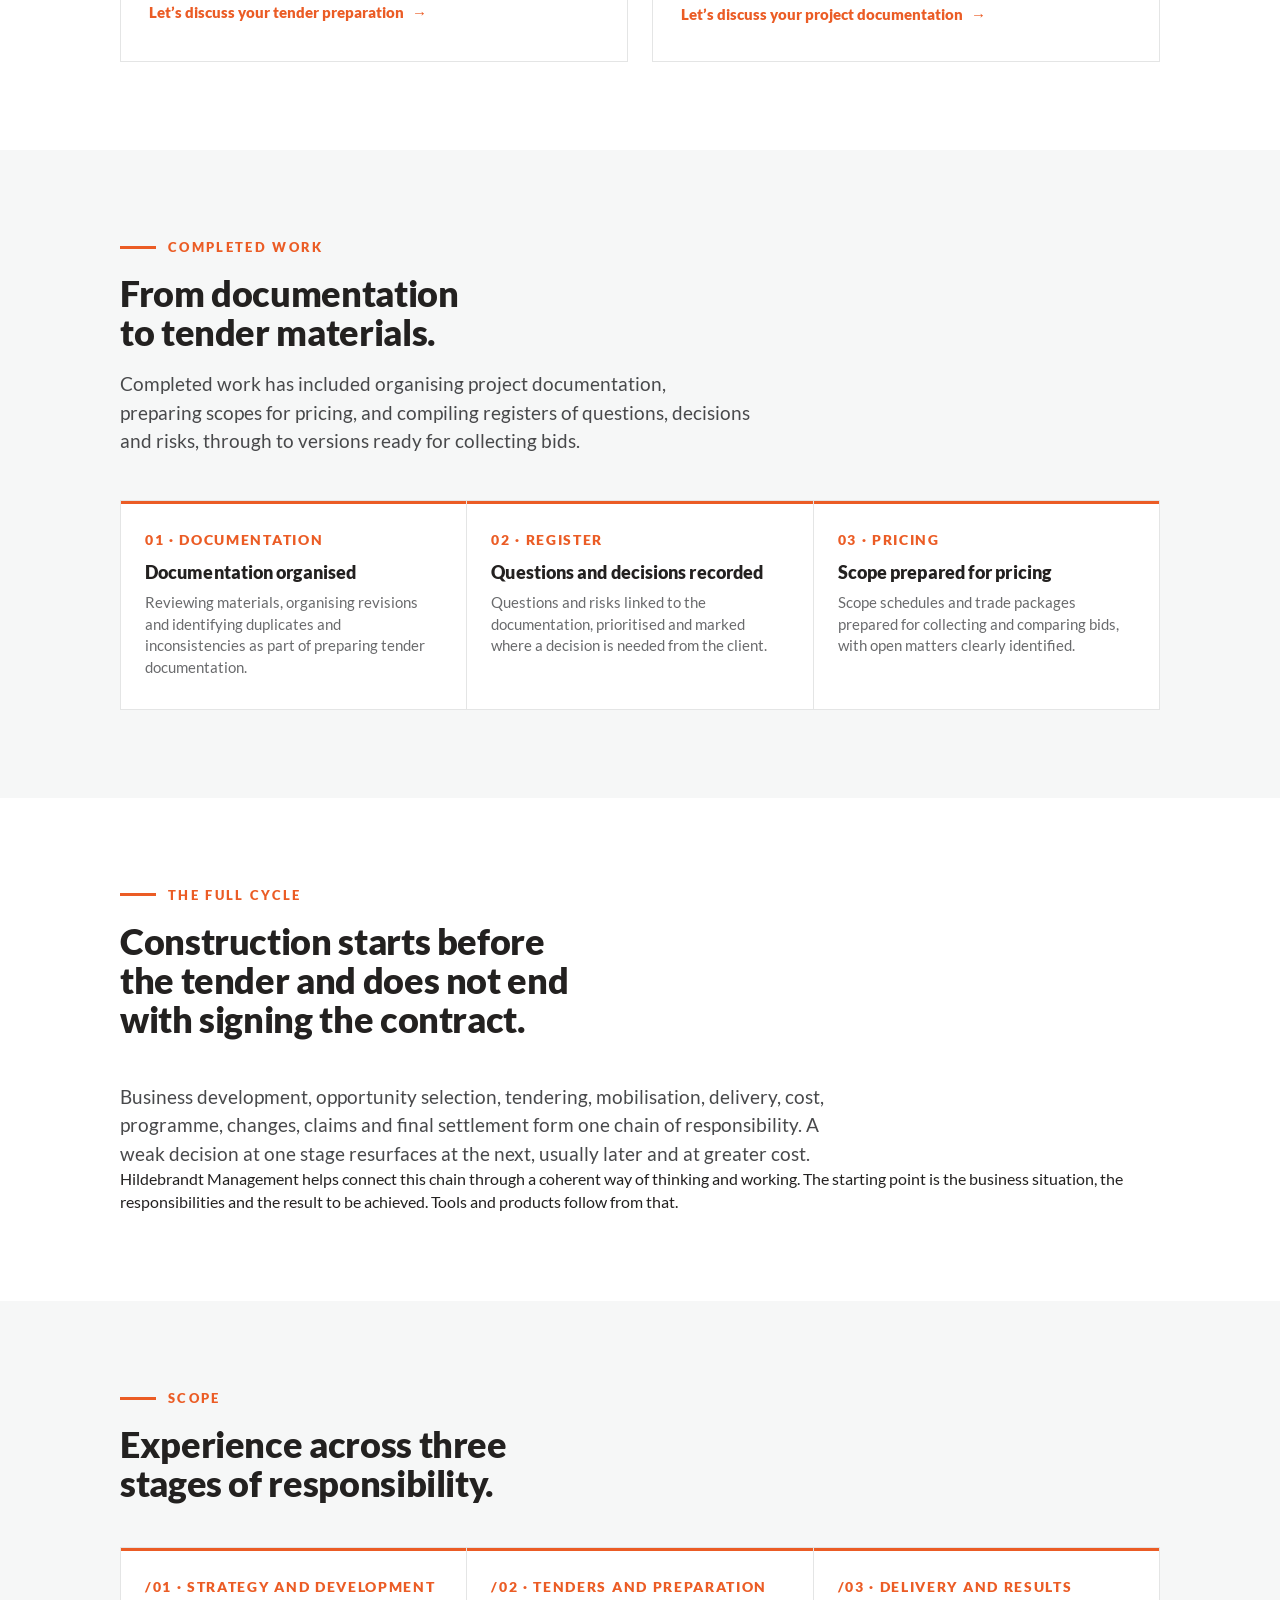
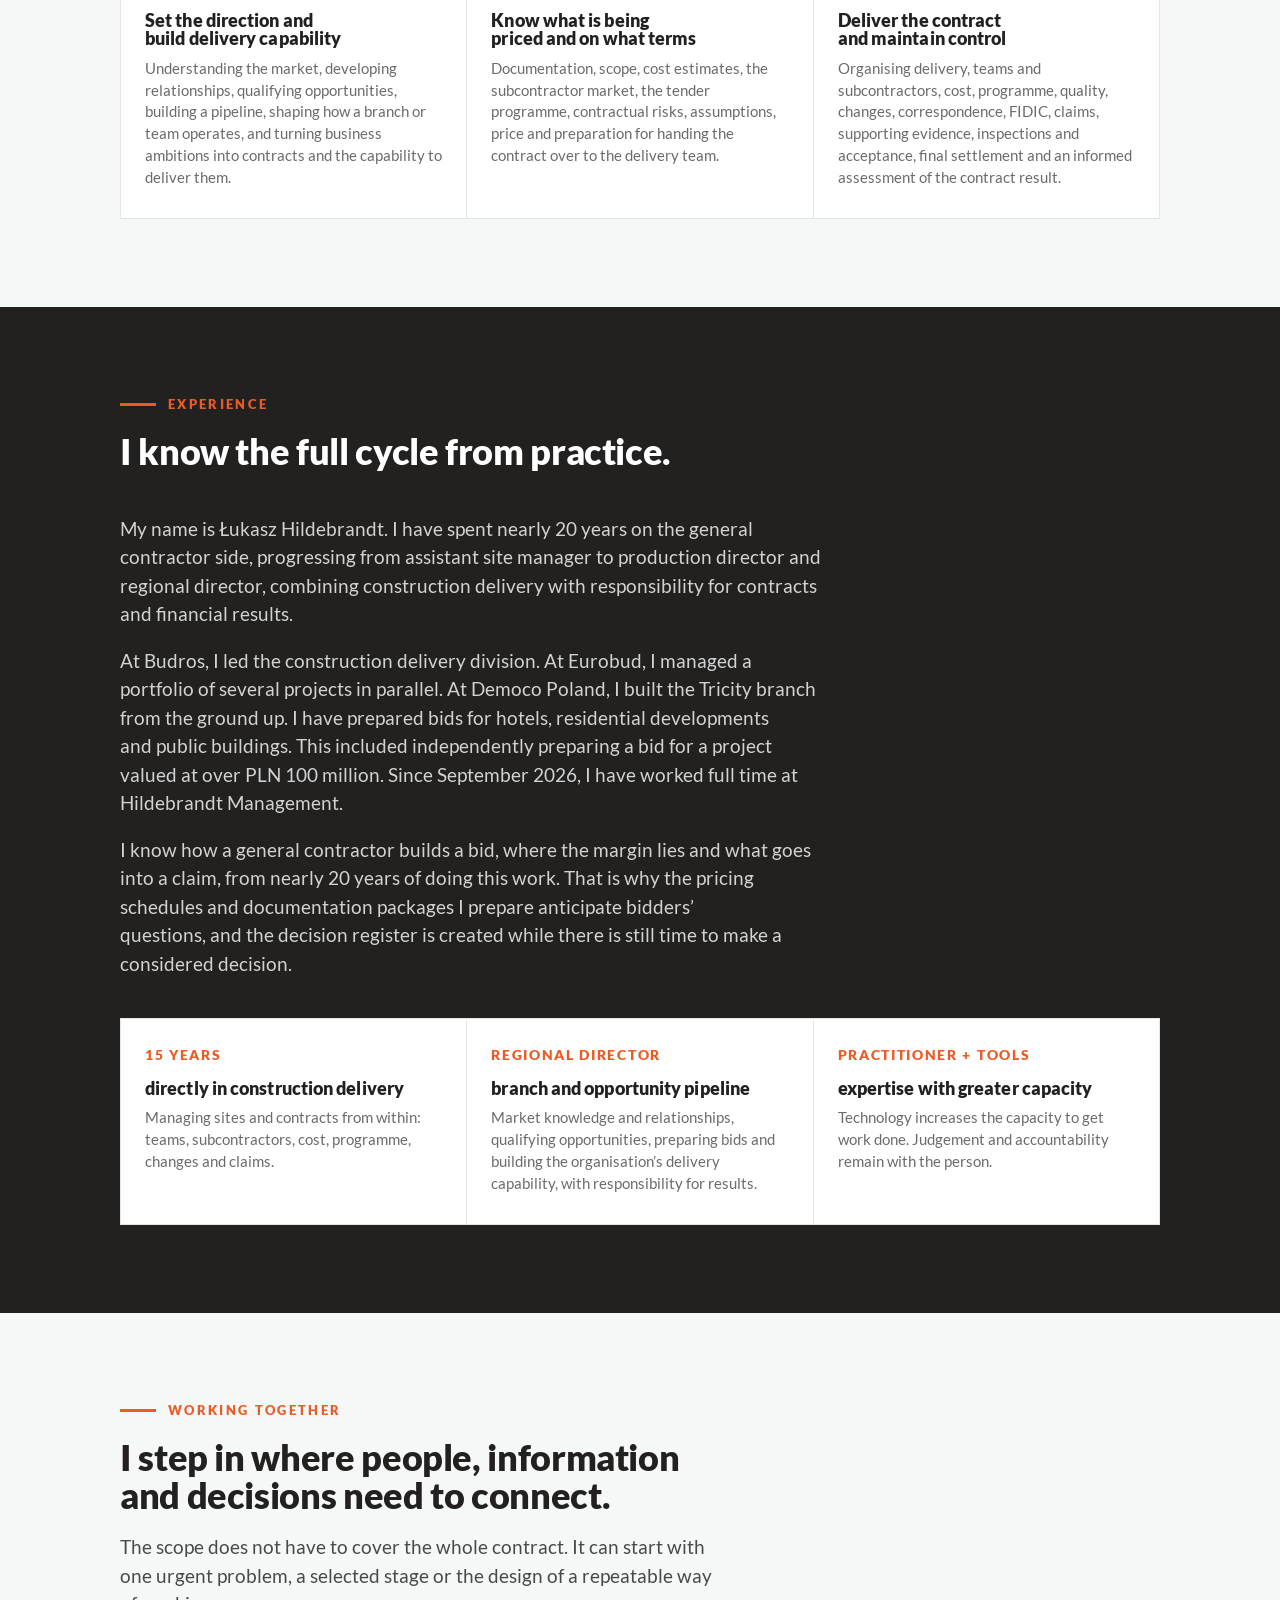
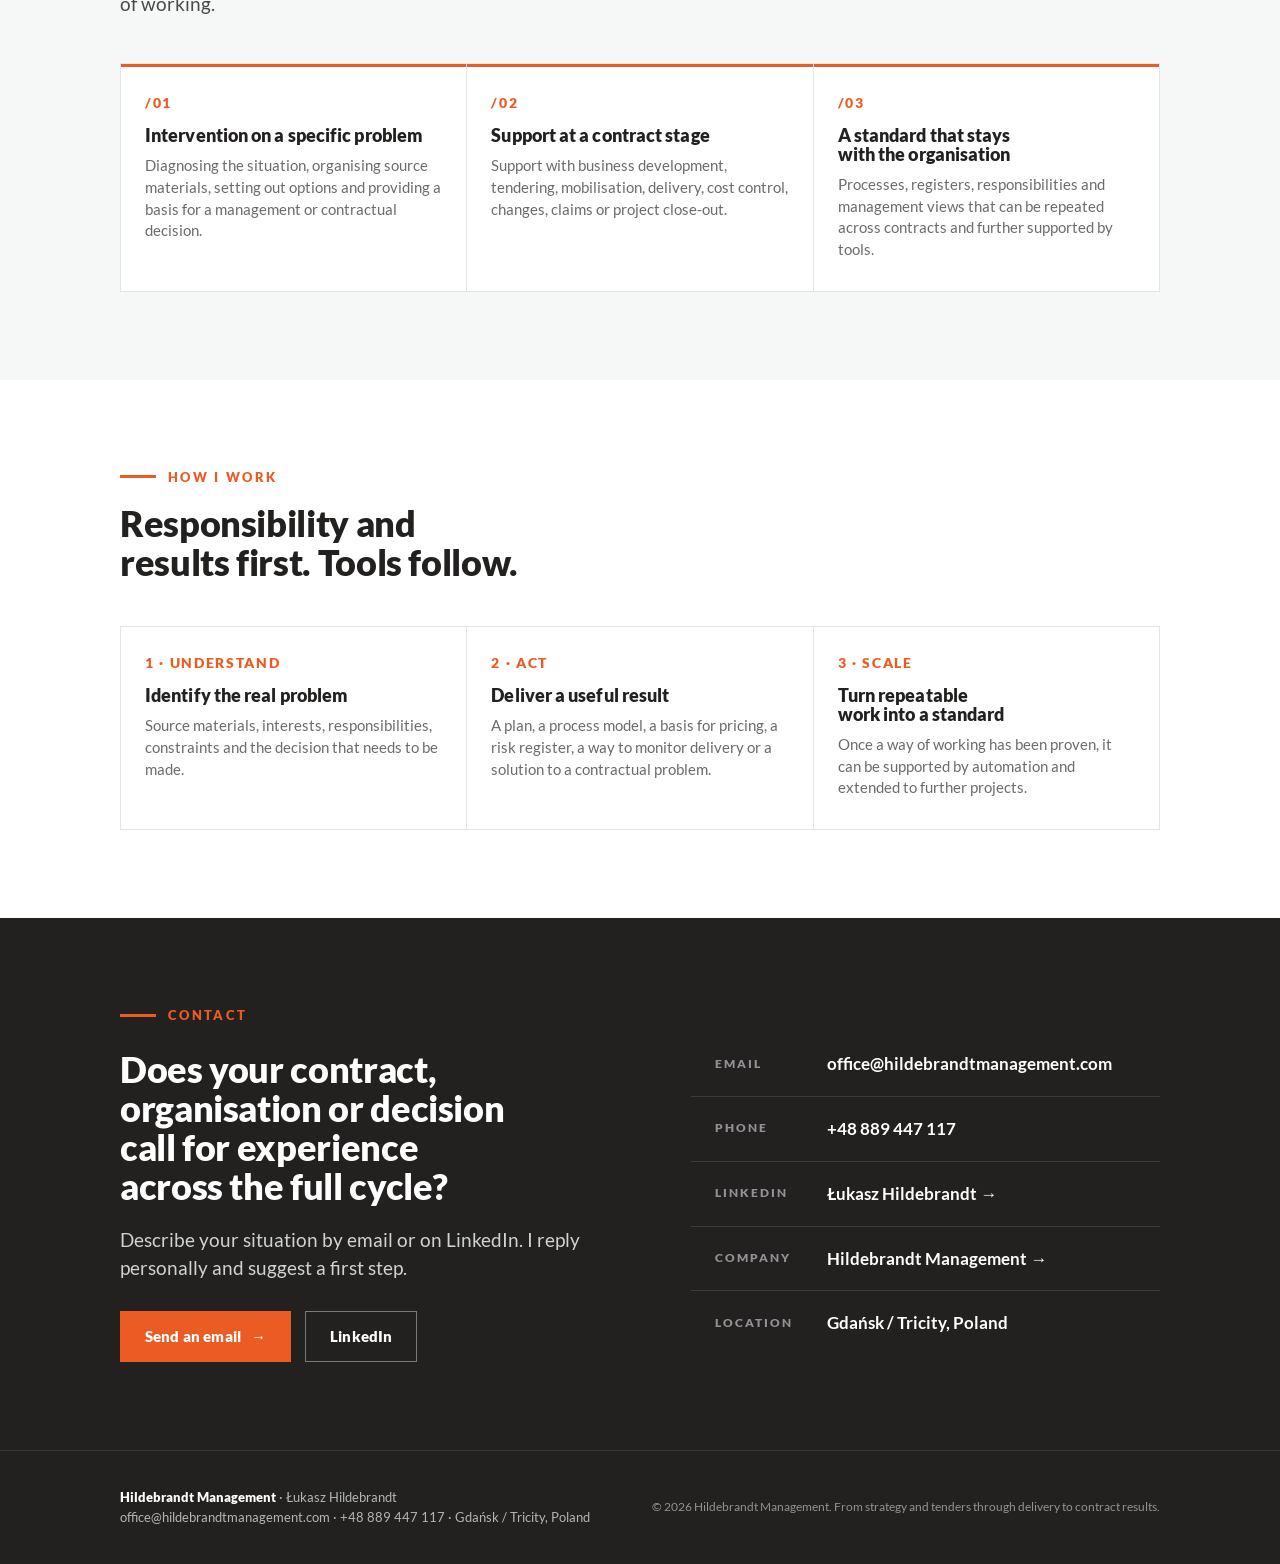
==== commit b584fd1d: "EN v1: pelna wersja angielska wg aktualnej PL, dwie korekty PL do oceny - english/index.html zbudowa" ====
--- a/english/index.html
+++ b/english/index.html
@@ -3,25 +3,28 @@
 <head>
   <meta charset="utf-8">
   <meta name="viewport" content="width=device-width, initial-scale=1">
-  <title>Hildebrandt Management — working systems for owner&#39;s engineers and contractors</title>
-  <meta name="description" content="TES+ for the owner&#39;s engineer, an accountable site-event workflow for the general contractor. Łukasz Hildebrandt — 20 years on the contractor side. Built from the inside.">
+  <title>Hildebrandt Management — strategy, tenders, delivery and contract results</title>
+  <meta name="description" content="Hildebrandt Management combines nearly 20 years of construction experience with tools that increase speed and consistency, from strategy to contract results.">
   <meta name="author" content="Łukasz Hildebrandt">
   <link rel="canonical" href="https://hildebrandtmanagement.com/english/">
+  <link rel="alternate" hreflang="en" href="https://hildebrandtmanagement.com/english/">
   <link rel="alternate" hreflang="pl" href="https://hildebrandtmanagement.com/">
-  <link rel="alternate" hreflang="en" href="https://hildebrandtmanagement.com/english/">
   <link rel="alternate" hreflang="x-default" href="https://hildebrandtmanagement.com/">
   <meta property="og:type" content="website">
-  <meta property="og:locale" content="en_US">
+  <meta property="og:locale" content="en_GB">
+  <meta property="og:locale:alternate" content="pl_PL">
   <meta property="og:site_name" content="Hildebrandt Management">
-  <meta property="og:title" content="Working systems for the people who run construction sites">
-  <meta property="og:description" content="TES+ for the owner&#39;s engineer, an accountable site-event workflow for the general contractor. Łukasz Hildebrandt — 20 years on the contractor side. Built from the inside.">
+  <meta property="og:title" content="Hildebrandt Management — strategy, tenders, delivery and contract results">
+  <meta property="og:description" content="Nearly 20 years on the general contractor side. Connecting strategy, tendering, preparation and delivery with the outcome of the contract.">
   <meta property="og:url" content="https://hildebrandtmanagement.com/english/">
   <meta property="og:image" content="https://hildebrandtmanagement.com/og-image-en.png">
   <meta property="og:image:width" content="1200">
   <meta property="og:image:height" content="630">
-  <meta property="og:image:alt" content="Hildebrandt Management — Practical AI &amp; Data in Construction">
+  <meta property="og:image:alt" content="Hildebrandt Management — strategy, tenders, delivery and contract results">
   <meta name="twitter:card" content="summary_large_image">
   <meta name="twitter:site" content="@Hildebrandt_LH">
+  <meta name="twitter:title" content="Hildebrandt Management — strategy, tenders, delivery and contract results">
+  <meta name="twitter:description" content="Nearly 20 years on the general contractor side. Connecting strategy, tendering, preparation and delivery with the outcome of the contract.">
   <meta name="twitter:image" content="https://hildebrandtmanagement.com/og-image-en.png">
   <link rel="icon" href="data:image/svg+xml,%3Csvg xmlns='http://www.w3.org/2000/svg' viewBox='0 0 32 32'%3E%3Crect width='32' height='32' fill='%23eb5c25'/%3E%3C/svg%3E">
 
@@ -265,6 +268,7 @@
 
     /* ---- grids / cards ---- */
     .grid{display:grid;gap:1px;background:var(--hm-hairline);border:1px solid var(--hm-hairline)}
+    .grid-2{grid-template-columns:repeat(2,minmax(0,1fr))}
     .grid-3{grid-template-columns:repeat(3,1fr)}
     .grid-5{grid-template-columns:repeat(5,1fr)}
     .card{background:var(--hm-white);padding:26px 24px 30px}
@@ -300,13 +304,13 @@
 
     /* contact */
     .contact__grid{display:grid;grid-template-columns:1.1fr 1fr;gap:56px;align-items:start;margin-top:8px}
-    .contact h2{color:var(--hm-white);font-size:40px}
+    .contact h2{color:var(--hm-white);font-size:36px;letter-spacing:-.01em;line-height:1.08}
     .contact .lead{margin-top:20px}
     .cbox{border:1px solid rgba(255,255,255,.16);padding:0}
     .crow{display:flex;align-items:center;gap:16px;padding:20px 24px;border-bottom:1px solid rgba(255,255,255,.12)}
     .crow:last-child{border-bottom:none}
     .crow__k{font-size:12px;font-weight:800;letter-spacing:.16em;text-transform:uppercase;color:var(--hm-grey-500);width:96px;flex:0 0 auto}
-    .crow__v{font-size:17px;font-weight:700;color:var(--hm-white)}
+    .crow__v{font-size:17px;font-weight:700;color:var(--hm-white);min-width:0;overflow-wrap:anywhere}
     .crow__v a:hover{color:var(--hm-orange)}
     .contact__actions{margin-top:28px;display:flex;flex-wrap:wrap;gap:14px}
 
@@ -319,7 +323,23 @@
     .footer .fcopy{font-size:12px;color:var(--hm-grey-500)}
 
 
-    /* ---- mobile menu, no JS ---- */
+    /* ---- karta uslugi (komponent osobny) ---- */
+    .svc{display:grid;grid-template-columns:repeat(2,minmax(0,1fr));gap:24px}
+    .scard{background:var(--hm-white);border:1px solid var(--hm-hairline);border-top:3px solid var(--hm-accent);padding:32px 28px 36px;display:flex;flex-direction:column}
+    .scard__num{font-size:14px;font-weight:800;letter-spacing:.12em;color:var(--hm-accent);margin-bottom:14px}
+    .scard__title{font-size:22px;font-weight:900;letter-spacing:-.01em;line-height:1.15;color:var(--hm-black);margin-bottom:16px;text-wrap:balance}
+    .scard .scard__q{font-size:17px;line-height:1.5;color:var(--hm-grey-700);margin-bottom:16px}
+    .scard p{font-size:15px;line-height:1.55;color:var(--hm-grey-600)}
+    .scard p + p{margin-top:12px}
+    .scard p strong{color:var(--hm-black);font-weight:700}
+    .scard .scard__need{font-size:14px;line-height:1.5;color:var(--hm-grey-500);margin-top:12px}
+    .scard__cta{margin-top:20px;font-size:15px;font-weight:800;color:var(--hm-accent);display:inline-flex;align-items:center;gap:8px}
+    .scard__cta:hover{color:var(--hm-orange-deep)}
+
+    /* ---- dowod (liczby) ---- */
+    .proof__num{font-size:34px;font-weight:900;letter-spacing:-.02em;color:var(--hm-accent);line-height:1;margin-bottom:12px}
+
+    /* ---- menu mobilne bez JS ---- */
     .nav__check{position:absolute;opacity:0;width:1px;height:1px;overflow:hidden;pointer-events:none}
     .nav__toggle{display:none;align-items:center;gap:10px;border:1px solid var(--hm-black);
       padding:9px 14px;font-size:13px;font-weight:800;letter-spacing:.02em;color:var(--hm-black);cursor:pointer;user-select:none}
@@ -332,8 +352,11 @@
       .wrap{padding:0 24px}
       .section{padding:64px 0}
       .grid-5{grid-template-columns:repeat(2,1fr)}
-      .grid-3,.offer,.princ,.about,.contact__grid{grid-template-columns:1fr}
+      .grid-2,.grid-3,.offer,.princ,.about,.contact__grid,.svc{grid-template-columns:1fr}
       .nav{position:relative;flex-wrap:wrap;height:auto;min-height:64px}
+  .crow{flex-direction:column;align-items:flex-start;gap:6px;padding:16px 0}
+  .crow__k{width:auto}
+  .crow__v{min-width:0;overflow-wrap:anywhere;font-size:16px}
       .nav__toggle{display:inline-flex}
       .nav__links{display:none;width:100%;flex-direction:column;align-items:stretch;gap:0;
         border-top:1px solid var(--hm-hairline);padding:8px 0 16px}
@@ -349,7 +372,7 @@
     }
   </style>
 </head>
-<body>
+<body id="top">
 
   <header class="siteheader">
     <div class="topbar"></div>
@@ -361,9 +384,9 @@
         <input type="checkbox" class="nav__check" id="navCheck" aria-controls="navLinks" aria-label="Open menu">
         <label class="nav__toggle" for="navCheck"><span class="nav__bars" aria-hidden="true"></span><span>Menu</span></label>
         <div class="nav__links" id="navLinks">
-          <a href="#why">Why</a>
-          <a href="#areas">Systems</a>
-          <a href="#offer">Proof</a>
+          <a href="#areas">Services</a>
+          <a href="#offer">Work</a>
+          <a href="#scope">Scope</a>
           <a href="#about">About</a>
           <a href="#contact" class="nav__cta">Contact</a>
           <a href="/">PL</a>
@@ -372,180 +395,184 @@
     </div>
   </header>
 
-  <main id="top">
-
-    <!-- HERO -->
+
+  <main id="main">
     <section class="hero" aria-labelledby="hero-title">
       <div class="hero__diag" aria-hidden="true"></div>
       <div class="wrap">
-        <p class="eyebrow eyebrow--ondark">TES+ · Site-event workflow · Management view</p>
-        <h1 id="hero-title" style="margin-top:26px">Working systems for the people who <span class="accent">run construction sites</span>.</h1>
-        <p class="hero__sub"><span translate="no" class="notranslate">Hildebrandt Management</span> builds systems inside owner&#39;s engineer and general contractor teams that turn documentation and site observations into decision, accountability and record. Run by Łukasz Hildebrandt — twenty years on the general contractor side.</p>
+        <p class="eyebrow eyebrow--ondark">STRATEGY · TENDERS · DELIVERY · RESULTS</p>
+        <h1 id="hero-title" style="margin-top:26px">From the first opportunity to <span class="accent">contract results</span>.</h1>
+        <p class="hero__sub"><span translate="no" class="notranslate">Hildebrandt Management</span> combines nearly 20 years of experience on the general contractor side with tools that increase the speed, scope and consistency of work. Led by Łukasz Hildebrandt, with hands-on experience in preparing, delivering and closing out construction contracts.</p>
         <div class="hero__actions">
-          <a class="btn btn--primary" href="#offer">See what already works <span class="arw" aria-hidden="true">→</span></a>
-          <a class="btn btn--ghost-dark" href="#contact">Get in touch</a>
-        </div>
-      </div>
-    </section>
-
-    <!-- INTRO -->
+          <a class="btn btn--primary" href="#areas">Explore services <span class="arw" aria-hidden="true">→</span></a>
+          <a class="btn btn--ghost" href="#contact">Let’s talk</a>
+        </div>
+      </div>
+    </section>
+
     <section class="intro">
       <div class="wrap">
-        <p>Two systems, one mechanism: an observation or a document → an event with an owner → an action with a deadline → a record you can put on the table in a dispute. I do not take over the contract or the owner&#39;s engineer role — I strengthen the team that holds it.</p>
-      </div>
-    </section>
-
-    <!-- 01 / WHY IT MATTERS -->
-    <section class="section" id="why" aria-labelledby="why-title">
-      <div class="wrap">
-        <div class="shead">
-          <span class="snum">01 / WHY IT MATTERS</span>
-          <h2 class="h2" id="why-title">The information exists on site. It is rarely where the decision is made.</h2>
-        </div>
-        <p class="body">Design documentation, bills of consolidated elements, walk-round photos, subcontractor correspondence — every project produces thousands of items. The trouble starts when you need one thing out of them.</p>
-        <p class="body">What is missing from the documentation before bidders ask about it. Who is accountable for the missing edge protection, and by when. What the client decided in writing. Usually this is settled <strong>after the fact, in a rush, under dispute</strong>.</p>
-        <div class="callout">The systems I build do it as the work happens — so the decision has a basis, the accountability has a name, and the record can be put on the table in a dispute.</div>
-      </div>
-    </section>
-
-    <!-- AREAS -->
-    <section class="section section--grey" id="areas" aria-labelledby="areas-title">
-      <div class="wrap">
-        <div class="shead">
-          <p class="eyebrow">Systems</p>
-          <h2 class="h2" id="areas-title">Two systems. One mechanism.</h2>
+        <p>The greatest value comes when strategy, tendering, preparation and delivery work together. Decisions made at the outset need to hold up through construction, final settlement and assessment of the result.</p>
+      </div>
+    </section>
+
+    <section class="section" id="areas" aria-labelledby="areas-title">
+      <div class="wrap">
+        <div class="shead">
+          <p class="eyebrow">SERVICES</p>
+          <h2 class="h2" id="areas-title">Scope and documentation prepared for pricing.</h2>
+        </div>
+        <div class="svc">
+          <article class="scard" id="tes">
+            <div class="scard__num">/01</div>
+            <h3 class="scard__title">TES — a common basis for comparing bids</h3>
+            <p class="scard__q">Are you collecting bids for a building or a defined scope of work and need to compare them on the same basis?</p>
+            <p>I prepare a TES, a structured schedule of work items for tender pricing, from scratch or review an existing one. We agree the scope of work in a conversation. Using your documentation, I organise the items to be priced and identify matters that need clarification or a decision.</p>
+            <p><strong>You receive</strong> an editable TES spreadsheet and a register of questions, decisions and risks, providing a basis for collecting bids and explaining differences between them.</p>
+            <p class="scard__need">To get started, I need the documentation intended for pricing and your existing TES if it is to be reviewed.</p>
+            <a class="scard__cta" href="#contact">Let’s discuss your tender preparation <span class="arw" aria-hidden="true">→</span></a>
+          </article>
+          <article class="scard" id="documentation-audit">
+            <div class="scard__num">/02</div>
+            <h3 class="scard__title">Documentation audit and subcontractor tender packages</h3>
+            <p class="scard__q">Are you inviting subcontractors to tender and need documentation matched to each trade’s scope?</p>
+            <p>I review the materials provided, organise the documents and their revisions, and identify gaps, inconsistencies and versions that need confirmation. I divide the documentation into the agreed trade packages.</p>
+            <p><strong>You receive</strong> a document register, a list of risks and questions, and file packages for each trade. Each package includes a list of open matters to share with bidders.</p>
+            <p class="scard__need">To get started, I need the documentation you intend to send to subcontractors. We agree the audit scope in a conversation.</p>
+            <a class="scard__cta" href="#contact">Let’s discuss your project documentation <span class="arw" aria-hidden="true">→</span></a>
+          </article>
+        </div>
+      </div>
+    </section>
+
+    <section class="section section--grey" id="offer" aria-labelledby="offer-title">
+      <div class="wrap">
+        <div class="shead">
+          <p class="eyebrow">COMPLETED WORK</p>
+          <h2 class="h2" id="offer-title">From documentation to tender materials.</h2>
+          <p class="lead">Completed work has included organising project documentation, preparing scopes for pricing, and compiling registers of questions, decisions and risks, through to versions ready for collecting bids.</p>
         </div>
         <div class="grid grid-3">
           <article class="card card--bar">
-            <div class="card__num">/01 · for the owner&#39;s engineer</div>
-            <h3 class="card__title">TES+</h3>
-            <p class="card__text">A documentation audit first: registers, revisions, duplicates, gaps. Then the bill of consolidated elements in your own standard, with an RFI register, a client-decision register and a risk register beside it. Before it goes out, an audit of everything unresolved: every doubt gets a decision-maker and a document. Bidders receive a clean file; client decisions stay in the register.</p>
+            <div class="card__num">01 · DOCUMENTATION</div>
+            <h3 class="card__title">Documentation organised</h3>
+            <p class="card__text">Reviewing materials, organising revisions and identifying duplicates and inconsistencies as part of preparing tender documentation.</p>
           </article>
           <article class="card card--bar">
-            <div class="card__num">/02 · for the general contractor</div>
-            <h3 class="card__title">Accountable site-event workflow</h3>
-            <p class="card__text">An engineer takes a photo and says one sentence. The system recognises the event, assigns the subcontractor and scope from the responsibility map, sends an email with a deadline, follows up and escalates to the manager when the deadline passes. What remains is a record with a date, a photo and the subcontractor&#39;s response. A new engineer sees their scope of responsibility from day one.</p>
+            <div class="card__num">02 · REGISTER</div>
+            <h3 class="card__title">Questions and decisions recorded</h3>
+            <p class="card__text">Questions and risks linked to the documentation, prioritised and marked where a decision is needed from the client.</p>
           </article>
           <article class="card card--bar">
-            <div class="card__num">/03 · for the board</div>
-            <h3 class="card__title">Management view</h3>
-            <p class="card__text">Project status, progress, open and overdue events, schedule risk — including against the bank schedule — on one screen. It is fed by what the teams already do in both systems. Updated without retyping data by hand.</p>
-          </article>
-        </div>
-      </div>
-    </section>
-
-    <!-- WHO I AM -->
-    <section class="section" id="about" aria-labelledby="about-title">
-      <div class="wrap">
-        <div class="about">
-          <aside class="about__mark">
-            <div class="big"><span class="wsq" aria-hidden="true"></span><span>Łukasz<br>Hildebrandt</span></div>
-            <p class="role">Twenty years on the general contractor side. Bids, contracts, claims, result.</p>
-            <div class="tags">
-              <span class="tag">FIDIC</span>
-              <span class="tag">Contracts</span>
-              <span class="tag">Claims</span>
-              <span class="tag">Site-event workflow</span>
-            </div>
-          </aside>
-          <div>
-            <p class="eyebrow" style="margin-bottom:20px" id="about-title">Who I am</p>
-            <p class="body">My name is Łukasz Hildebrandt. For twenty years I have worked on the general contractor side in building construction — bids, contracts, claims, FIDIC, P&amp;L; most recently as a regional director running a branch. <strong>Since September 2026 I work full time in Hildebrandt Management.</strong></p>
-            <p class="body">I know how a general contractor builds a bid, where the margin hides and what a claim is made of — because I did it for twenty years. That is why the systems I build for the owner&#39;s engineer anticipate bidder questions, and the ones for the contractor never lose the evidence that will be needed a year later.</p>
-          </div>
-        </div>
-      </div>
-    </section>
-
-    <!-- WHAT I OFFER -->
-    <section class="section section--grey" id="offer" aria-labelledby="offer-title">
-      <div class="wrap">
-        <div class="shead">
-          <p class="eyebrow">Proof</p>
-          <h2 class="h2" id="offer-title">This already works.</h2>
-          <p class="lead">TES+ for an owner&#39;s engineer, three residential projects of one developer, June–July 2026. From documentation inventory to tender-ready versions — in seven weeks.</p>
-        </div>
-        <div class="offer">
-          <article class="ocard">
-            <div class="ocard__k">2,273</div>
-            <h3 class="ocard__t">documentation files checked</h3>
-            <p class="ocard__d">Registers, revisions and duplicates verified before any mapping began. Of 113 &ldquo;missing from the documentation&rdquo; signals, zero were real gaps — the rest were drawing/PDF pairs and duplicates.</p>
-          </article>
-          <article class="ocard">
-            <div class="ocard__k">16</div>
-            <h3 class="ocard__t">issues closed before the files went out</h3>
-            <p class="ocard__d">An RFI register with weights and a cited source — including a mismatch between the building permit and the design, and missing fire-safety conditions. Every issue with a decision-maker and a document before anything moved on.</p>
-          </article>
-          <article class="ocard">
-            <div class="ocard__k">3 → tender</div>
-            <h3 class="ocard__t">tables with the contractors</h3>
-            <p class="ocard__d">The bidder version clean, with no &ldquo;to be confirmed&rdquo; notes; client decisions kept in a separate register alongside. The same mode works on the next project from day one.</p>
-          </article>
-        </div>
-        <div class="callout" style="background:transparent;border-left-color:var(--hm-black)"><span translate="no" class="notranslate">Hildebrandt Management</span> does not take over the contract or the owner&#39;s engineer role — it strengthens the team that holds it.</div>
-      </div>
-    </section>
-
-    <!-- 02 / A PRACTITIONER'S PERSPECTIVE -->
+            <div class="card__num">03 · PRICING</div>
+            <h3 class="card__title">Scope prepared for pricing</h3>
+            <p class="card__text">Scope schedules and trade packages prepared for collecting and comparing bids, with open matters clearly identified.</p>
+          </article>
+        </div>
+      </div>
+    </section>
+
+    <section class="section" id="why" aria-labelledby="why-title">
+      <div class="wrap">
+        <div class="shead">
+          <p class="eyebrow">THE FULL CYCLE</p>
+          <h2 class="h2" id="why-title">Construction starts before the tender and does not end with signing the contract.</h2>
+        </div>
+        <p class="lead">Business development, opportunity selection, tendering, mobilisation, delivery, cost, programme, changes, claims and final settlement form one chain of responsibility. A weak decision at one stage resurfaces at the next, usually later and at greater cost.</p>
+        <p>Hildebrandt Management helps connect this chain through a coherent way of thinking and working. The starting point is the business situation, the responsibilities and the result to be achieved. Tools and products follow from that.</p>
+      </div>
+    </section>
+
+    <section class="section section--grey" id="scope" aria-labelledby="scope-title">
+      <div class="wrap">
+        <div class="shead">
+          <p class="eyebrow">SCOPE</p>
+          <h2 class="h2" id="scope-title">Experience across three stages of responsibility.</h2>
+        </div>
+        <div class="grid grid-3">
+          <article class="card card--bar">
+            <div class="card__num">/01 · STRATEGY AND DEVELOPMENT</div>
+            <h3 class="card__title">Set the direction and build delivery capability</h3>
+            <p class="card__text">Understanding the market, developing relationships, qualifying opportunities, building a pipeline, shaping how a branch or team operates, and turning business ambitions into contracts and the capability to deliver them.</p>
+          </article>
+          <article class="card card--bar">
+            <div class="card__num">/02 · TENDERS AND PREPARATION</div>
+            <h3 class="card__title">Know what is being priced and on what terms</h3>
+            <p class="card__text">Documentation, scope, cost estimates, the subcontractor market, the tender programme, contractual risks, assumptions, price and preparation for handing the contract over to the delivery team.</p>
+          </article>
+          <article class="card card--bar">
+            <div class="card__num">/03 · DELIVERY AND RESULTS</div>
+            <h3 class="card__title">Deliver the contract and maintain control</h3>
+            <p class="card__text">Organising delivery, teams and subcontractors, cost, programme, quality, changes, correspondence, FIDIC, claims, supporting evidence, inspections and acceptance, final settlement and an informed assessment of the contract result.</p>
+          </article>
+        </div>
+      </div>
+    </section>
+
+    <section class="section section--dark" id="about" aria-labelledby="about-title">
+      <div class="wrap">
+        <div class="shead">
+          <p class="eyebrow eyebrow--ondark">EXPERIENCE</p>
+          <h2 class="h2" id="about-title">I know the full cycle from practice.</h2>
+        </div>
+        <p class="lead">My name is Łukasz Hildebrandt. I have spent nearly 20 years on the general contractor side, progressing from assistant site manager to production director and regional director, combining construction delivery with responsibility for contracts and financial results.</p>
+        <p class="lead" style="margin-top:18px">At Budros, I led the construction delivery division. At Eurobud, I managed a portfolio of several projects in parallel. At Democo Poland, I built the Tricity branch from the ground up. I have prepared bids for hotels, residential developments and public buildings. This included independently preparing a bid for a project valued at over PLN 100 million. Since September 2026, I have worked full time at Hildebrandt Management.</p>
+        <p class="lead" style="margin-top:18px">I know how a general contractor builds a bid, where the margin lies and what goes into a claim, from nearly 20 years of doing this work. That is why the pricing schedules and documentation packages I prepare anticipate bidders’ questions, and the decision register is created while there is still time to make a considered decision.</p>
+        <div class="grid grid-3" style="margin-top:40px">
+          <article class="card"><div class="card__num">15 YEARS</div><h3 class="card__title">directly in construction delivery</h3><p class="card__text">Managing sites and contracts from within: teams, subcontractors, cost, programme, changes and claims.</p></article>
+          <article class="card"><div class="card__num">REGIONAL DIRECTOR</div><h3 class="card__title">branch and opportunity pipeline</h3><p class="card__text">Market knowledge and relationships, qualifying opportunities, preparing bids and building the organisation’s delivery capability, with responsibility for results.</p></article>
+          <article class="card"><div class="card__num">PRACTITIONER + TOOLS</div><h3 class="card__title">expertise with greater capacity</h3><p class="card__text">Technology increases the capacity to get work done. Judgement and accountability remain with the person.</p></article>
+        </div>
+      </div>
+    </section>
+
+    <section class="section section--grey" id="cooperation" aria-labelledby="cooperation-title">
+      <div class="wrap">
+        <div class="shead">
+          <p class="eyebrow">WORKING TOGETHER</p>
+          <h2 class="h2" id="cooperation-title">I step in where people, information and decisions need to connect.</h2>
+          <p class="lead">The scope does not have to cover the whole contract. It can start with one urgent problem, a selected stage or the design of a repeatable way of working.</p>
+        </div>
+        <div class="grid grid-3">
+          <article class="card card--bar"><div class="card__num">/01</div><h3 class="card__title">Intervention on a specific problem</h3><p class="card__text">Diagnosing the situation, organising source materials, setting out options and providing a basis for a management or contractual decision.</p></article>
+          <article class="card card--bar"><div class="card__num">/02</div><h3 class="card__title">Support at a contract stage</h3><p class="card__text">Support with business development, tendering, mobilisation, delivery, cost control, changes, claims or project close-out.</p></article>
+          <article class="card card--bar"><div class="card__num">/03</div><h3 class="card__title">A standard that stays with the organisation</h3><p class="card__text">Processes, registers, responsibilities and management views that can be repeated across contracts and further supported by tools.</p></article>
+        </div>
+      </div>
+    </section>
+
     <section class="section" id="perspective" aria-labelledby="perspective-title">
       <div class="wrap">
         <div class="shead">
-          <span class="snum">02 / HOW I WORK</span>
-          <h2 class="h2" id="perspective-title">From the inside, at your pace.</h2>
-          <p class="lead">Everything is built on your standards, documents and procedures. My own AI-supported working systems do what used to take weeks — verification, judgement and accountability stay with people.</p>
-        </div>
-        <div class="princ">
-          <div class="pcell">
-            <div class="pcell__k">1 · Diagnosis</div>
-            <p class="pcell__t">Two weeks on your real documents or sites. The result: what is incomplete and where accountability goes missing.</p>
-          </div>
-          <div class="pcell">
-            <div class="pcell__k">2 · Pilot</div>
-            <p class="pcell__t">System design and a pilot on one project, with your team. Judged before scaling, not after.</p>
-          </div>
-          <div class="pcell">
-            <div class="pcell__k">3 · Rollout</div>
-            <p class="pcell__t">The same mode on further contracts and regions. Without reinventing the structure.</p>
-          </div>
-        </div>
-        <div class="callout">The value comes not from the tool, but from someone knowing what to look for in the documentation and what will count as evidence on site.</div>
-      </div>
-    </section>
-
-    <!-- CONTACT -->
+          <p class="eyebrow">HOW I WORK</p>
+          <h2 class="h2" id="perspective-title">Responsibility and results first. Tools follow.</h2>
+        </div>
+        <div class="grid grid-3">
+          <article class="card"><div class="card__num">1 · UNDERSTAND</div><h3 class="card__title">Identify the real problem</h3><p class="card__text">Source materials, interests, responsibilities, constraints and the decision that needs to be made.</p></article>
+          <article class="card"><div class="card__num">2 · ACT</div><h3 class="card__title">Deliver a useful result</h3><p class="card__text">A plan, a process model, a basis for pricing, a risk register, a way to monitor delivery or a solution to a contractual problem.</p></article>
+          <article class="card"><div class="card__num">3 · SCALE</div><h3 class="card__title">Turn repeatable work into a standard</h3><p class="card__text">Once a way of working has been proven, it can be supported by automation and extended to further projects.</p></article>
+        </div>
+      </div>
+    </section>
+
     <section class="section section--dark contact" id="contact" aria-labelledby="contact-title">
       <div class="wrap">
-        <p class="eyebrow eyebrow--ondark">Contact</p>
+        <p class="eyebrow eyebrow--ondark">CONTACT</p>
         <div class="contact__grid">
           <div>
-            <h2 id="contact-title" style="margin-top:18px">Is documentation or correspondence growing faster than decisions on your project?</h2>
-            <p class="lead">Tell me what is going on. I reply personally; if it fits one of the two systems, I propose an hour on your own material.</p>
+            <h2 id="contact-title" style="margin-top:18px">Does your contract, organisation or decision call for experience across the full cycle?</h2>
+            <p class="lead">Describe your situation by email or on LinkedIn. I reply personally and suggest a first step.</p>
             <div class="contact__actions">
-              <a class="btn btn--primary" href="mailto:office@hildebrandtmanagement.com">Get in touch <span class="arw" aria-hidden="true">→</span></a>
+              <a class="btn btn--primary" href="mailto:office@hildebrandtmanagement.com">Send an email <span class="arw" aria-hidden="true">→</span></a>
+              <a class="btn btn--ghost-dark" href="https://www.linkedin.com/in/lukasz-hildebrandt/">LinkedIn</a>
             </div>
           </div>
-          <div class="cbox">
-            <div class="crow">
-              <span class="crow__k">Email</span>
-              <span class="crow__v"><a href="mailto:office@hildebrandtmanagement.com">office@hildebrandtmanagement.com</a></span>
-            </div>
-            <div class="crow">
-              <span class="crow__k">Phone</span>
-              <span class="crow__v"><a href="tel:+48889447117">+48 889 447 117</a></span>
-            </div>
-            <div class="crow">
-              <span class="crow__k">LinkedIn</span>
-              <span class="crow__v"><a href="https://www.linkedin.com/company/110000786/" target="_blank" rel="noopener"><span translate="no" class="notranslate">Hildebrandt Management</span> →</a></span>
-            </div>
-            <div class="crow">
-              <span class="crow__k">X</span>
-              <span class="crow__v"><a href="https://x.com/Hildebrandt_LH" target="_blank" rel="noopener">@Hildebrandt_LH →</a></span>
-            </div>
-            <div class="crow">
-              <span class="crow__k">Location</span>
-              <span class="crow__v">Gdańsk / Tricity, Poland</span>
-            </div>
+          <div>
+            <div class="crow"><span class="crow__k">EMAIL</span><span class="crow__v"><a href="mailto:office@hildebrandtmanagement.com">office@hildebrandtmanagement.com</a></span></div>
+            <div class="crow"><span class="crow__k">PHONE</span><span class="crow__v"><a href="tel:+48889447117">+48 889 447 117</a></span></div>
+            <div class="crow"><span class="crow__k">LINKEDIN</span><span class="crow__v"><a href="https://www.linkedin.com/in/lukasz-hildebrandt/">Łukasz Hildebrandt →</a></span></div>
+            <div class="crow"><span class="crow__k">COMPANY</span><span class="crow__v"><a href="https://www.linkedin.com/company/110000786/">Hildebrandt Management →</a></span></div>
+            <div class="crow"><span class="crow__k">LOCATION</span><span class="crow__v">Gdańsk / Tricity, Poland</span></div>
           </div>
         </div>
       </div>
@@ -554,16 +581,14 @@
 
   <footer class="footer">
     <div class="wrap">
-      <div class="fmeta">
-        <b translate="no" class="notranslate">Hildebrandt Management</b> · Łukasz Hildebrandt<br>
-        <a href="mailto:office@hildebrandtmanagement.com">office@hildebrandtmanagement.com</a> · <a href="tel:+48889447117">+48 889 447 117</a> · Gdańsk / Tricity, Poland
-      </div>
-      <div class="fcopy">© 2026 <span translate="no" class="notranslate">Hildebrandt Management</span>. Working systems for the people who run construction sites.</div>
+      <div class="fmeta"><b translate="no" class="notranslate">Hildebrandt Management</b> · Łukasz Hildebrandt<br><a href="mailto:office@hildebrandtmanagement.com">office@hildebrandtmanagement.com</a> · <a href="tel:+48889447117">+48 889 447 117</a> · Gdańsk / Tricity, Poland</div>
+      <div class="fcopy">© 2026 <span translate="no" class="notranslate">Hildebrandt Management</span>. From strategy and tenders through delivery to contract results.</div>
     </div>
   </footer>
 
+
   <script>
-  /* Enhancement: closes the mobile menu after a link is chosen. Without JS the menu works via checkbox. */
+  /* Enhancement: closes the mobile menu after a link is chosen. Without JS the menu works through the checkbox. */
   (function(){var c=document.getElementById('navCheck'),l=document.getElementById('navLinks');
   if(c&&l){l.addEventListener('click',function(e){if(e.target.tagName==='A'){c.checked=false;}});}})();
   </script>
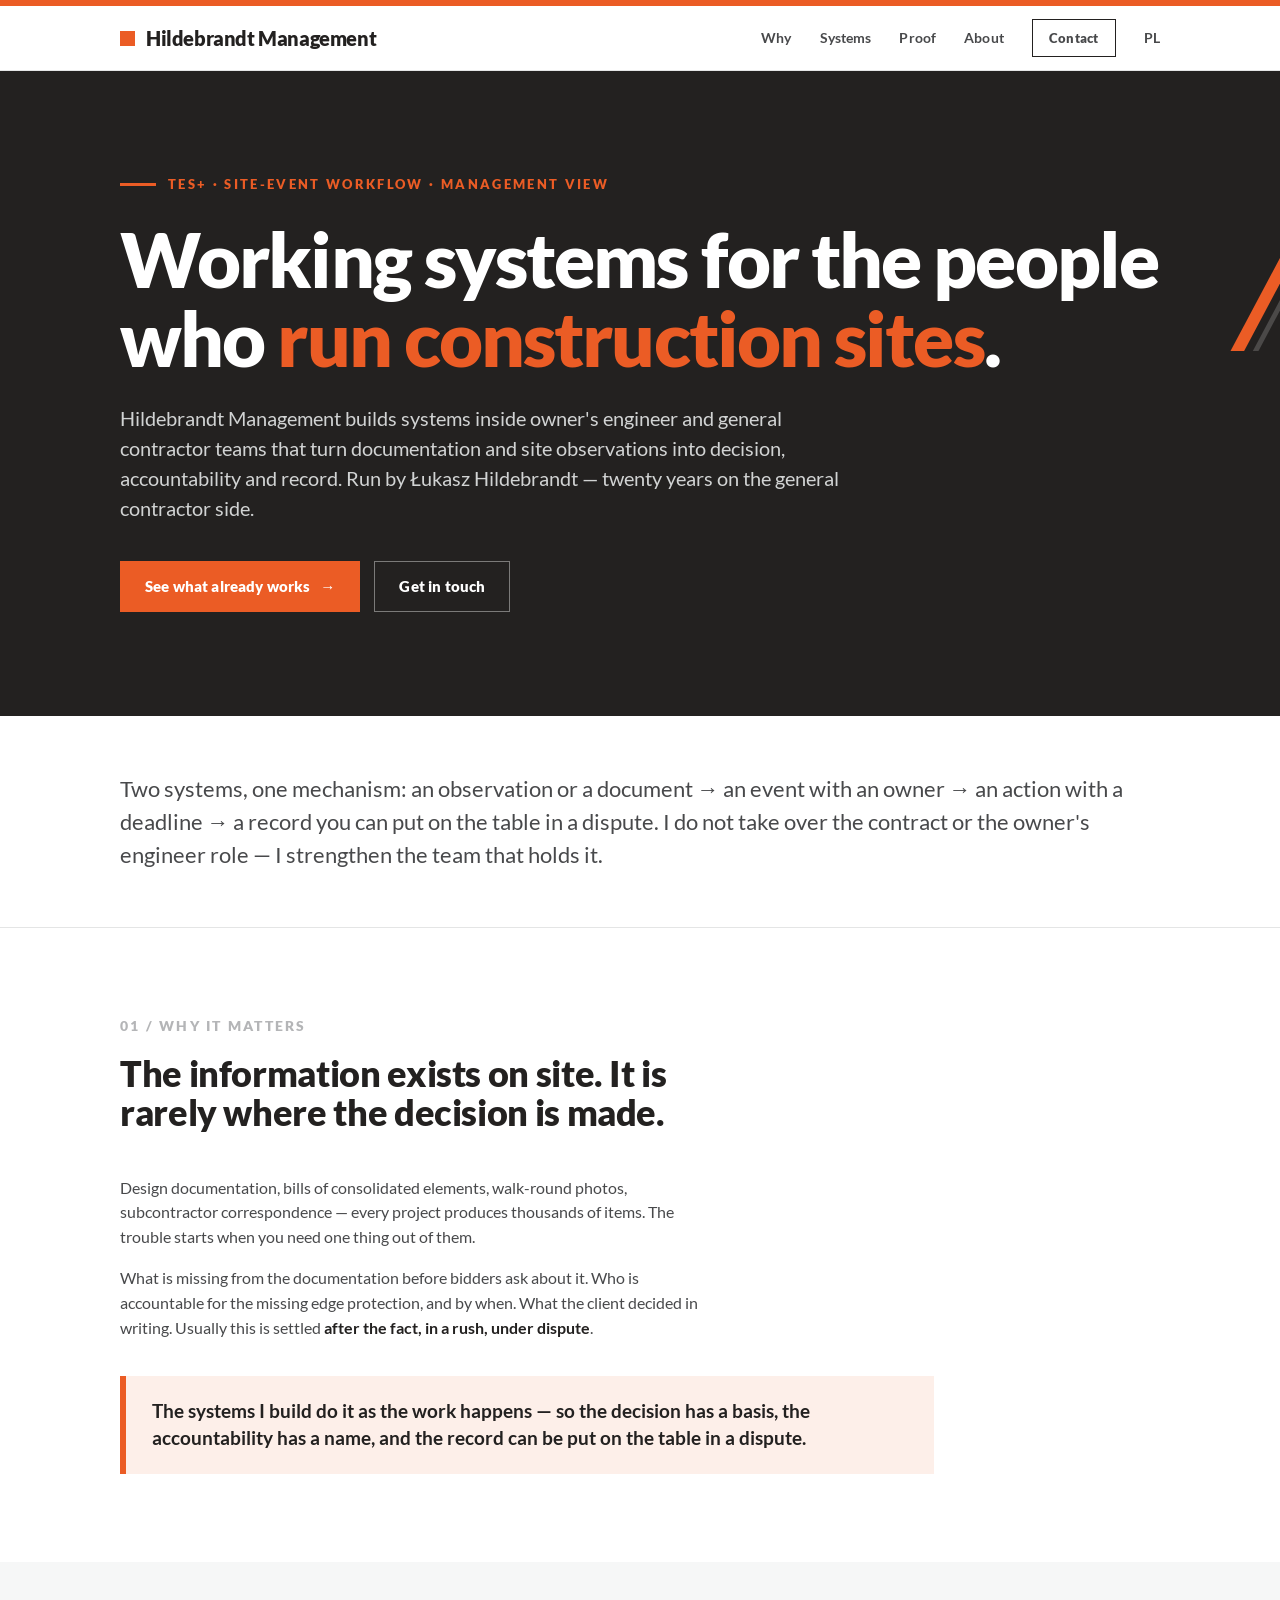
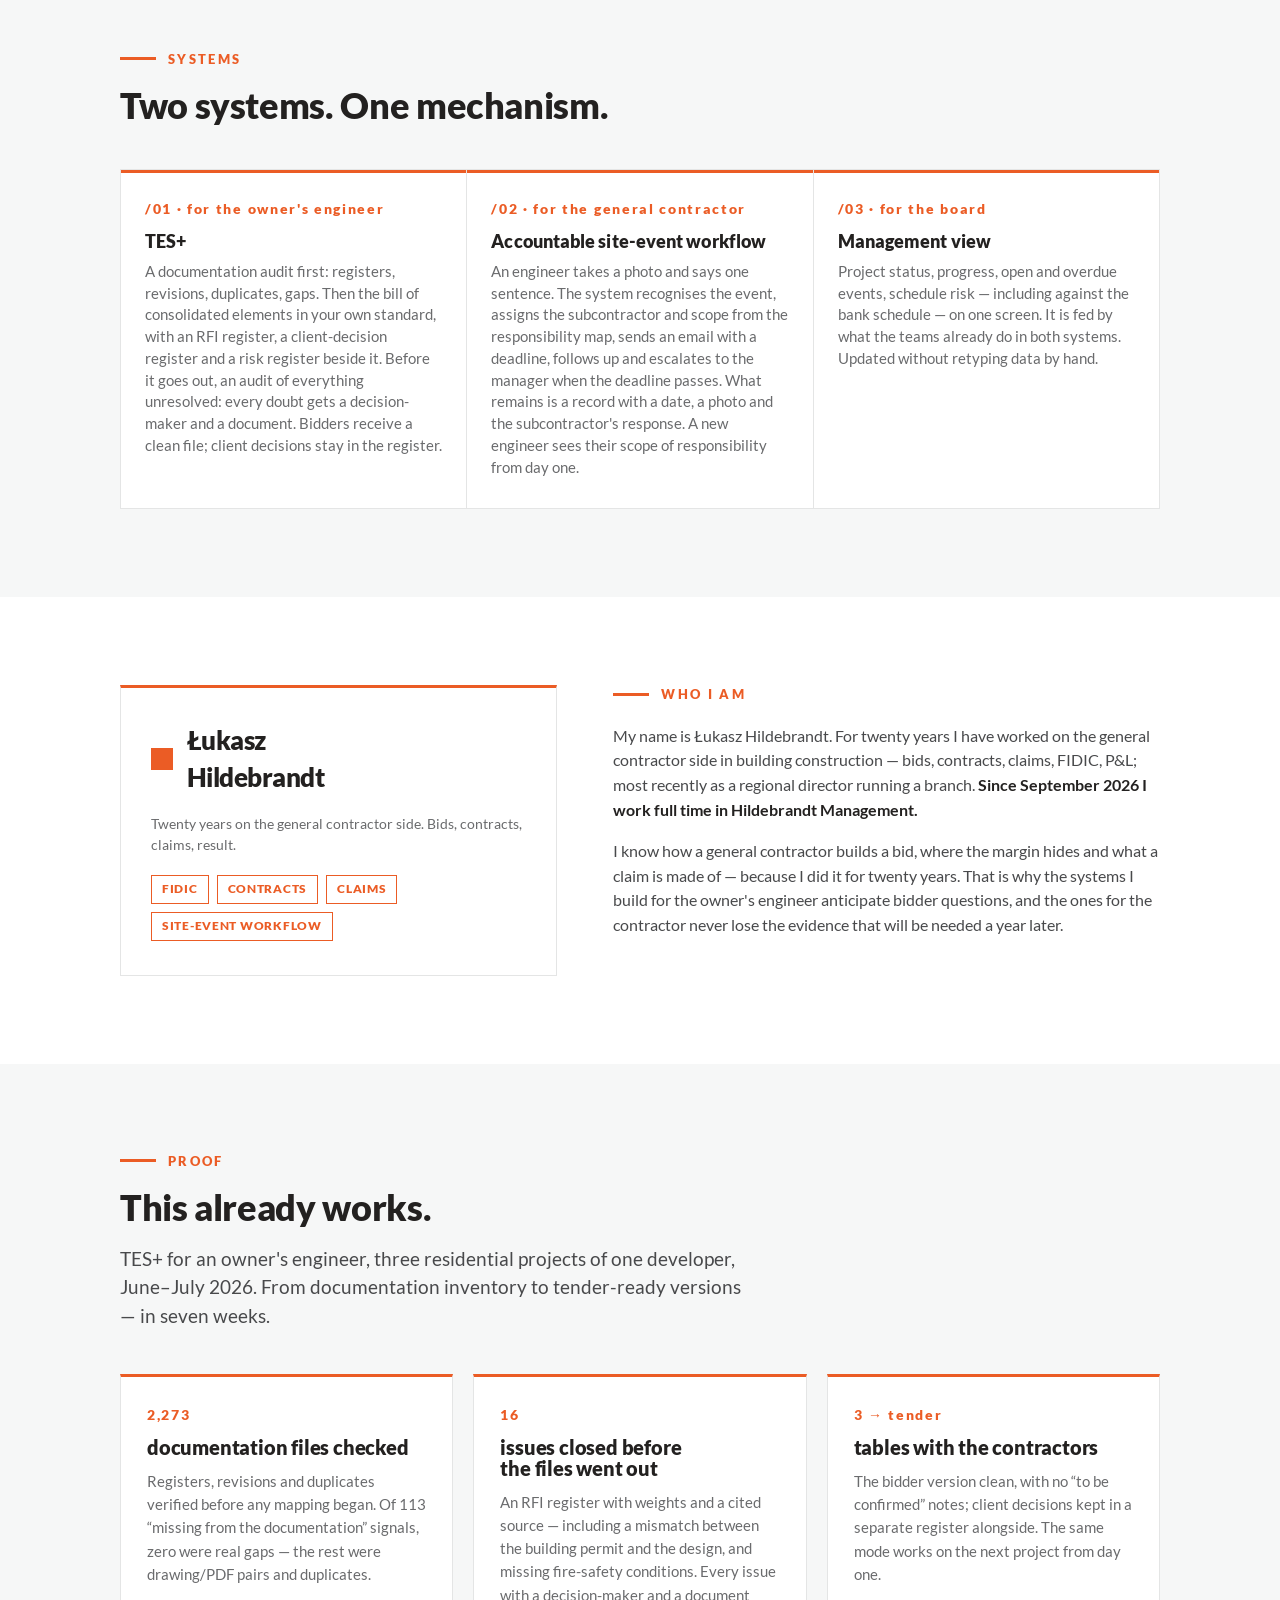
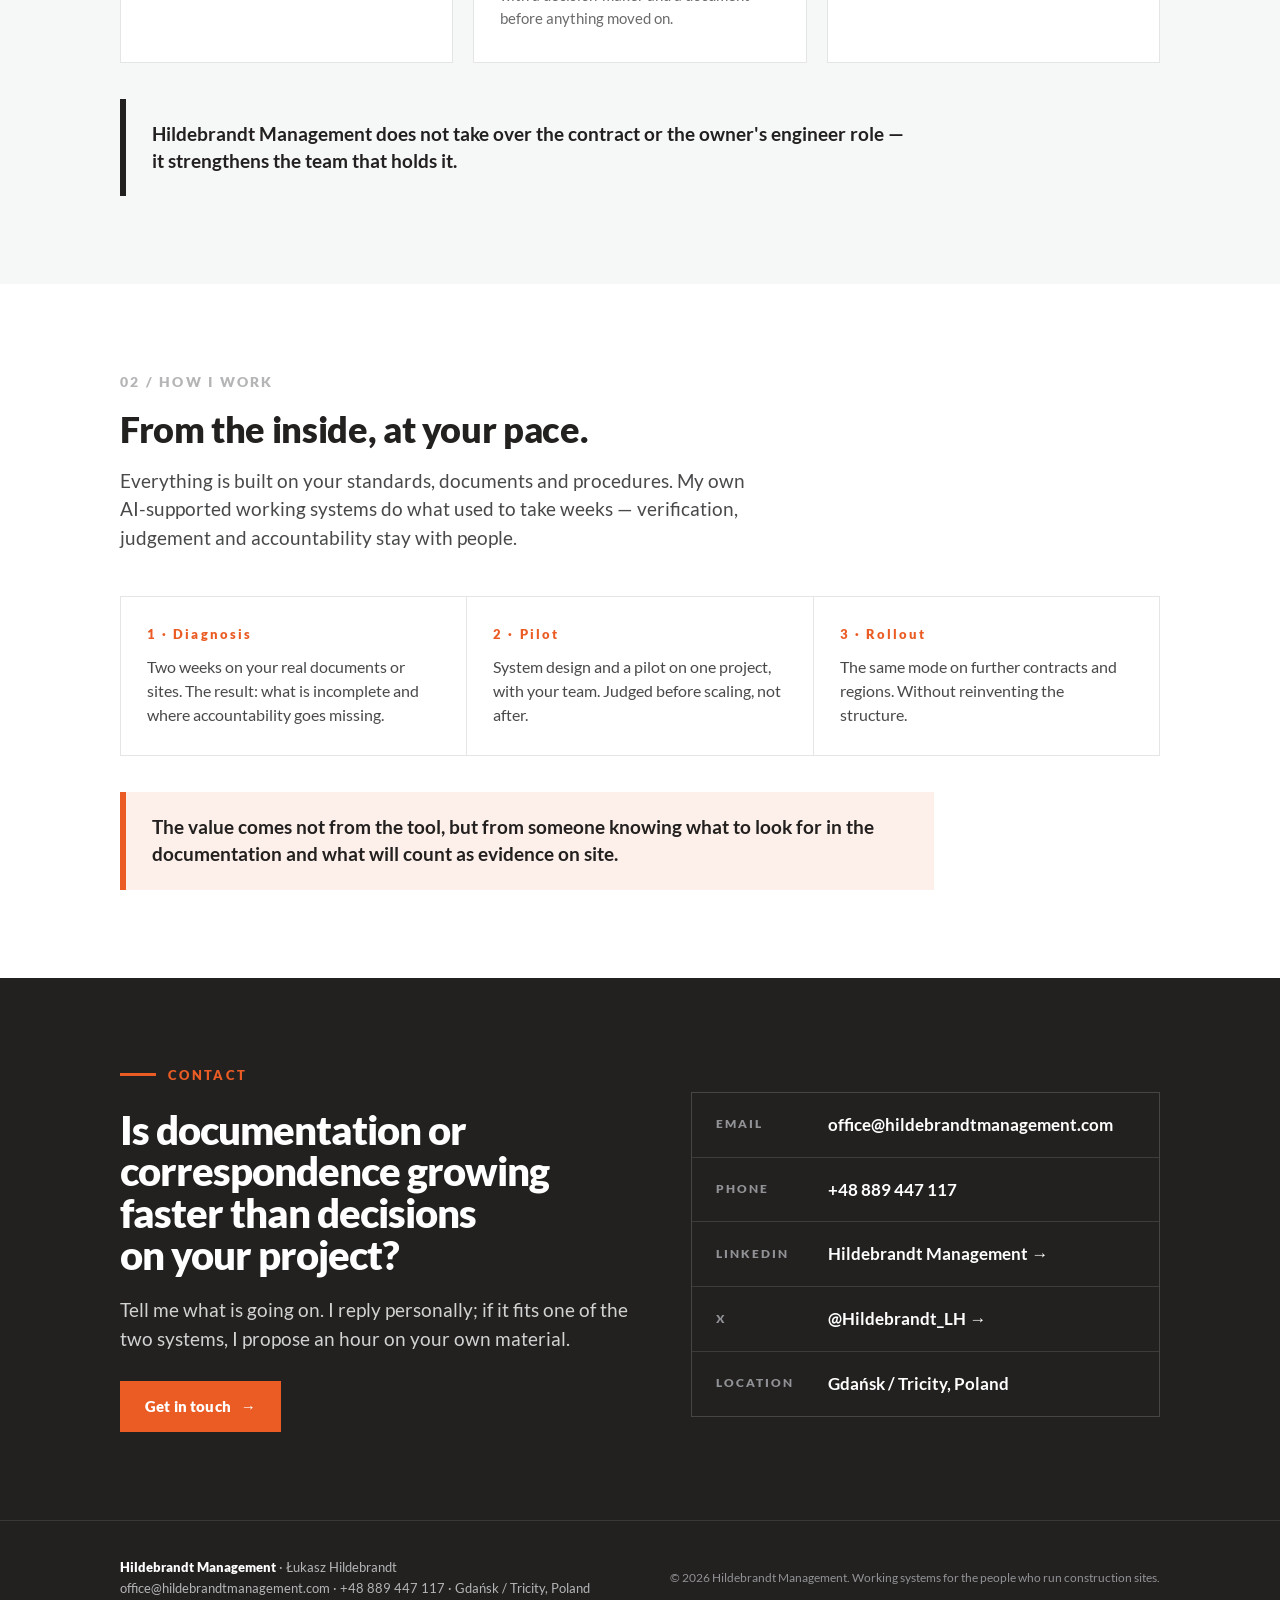
==== commit ca078286: "Revert "Merge pull request #2 z en-v1-2026-09-05" This reverts commit 844f9bde93678bef50b518aa40ad64" ====
--- a/english/index.html
+++ b/english/index.html
@@ -3,28 +3,25 @@
 <head>
   <meta charset="utf-8">
   <meta name="viewport" content="width=device-width, initial-scale=1">
-  <title>Hildebrandt Management — strategy, tenders, delivery and contract results</title>
-  <meta name="description" content="Hildebrandt Management combines nearly 20 years of construction experience with tools that increase speed and consistency, from strategy to contract results.">
+  <title>Hildebrandt Management — working systems for owner&#39;s engineers and contractors</title>
+  <meta name="description" content="TES+ for the owner&#39;s engineer, an accountable site-event workflow for the general contractor. Łukasz Hildebrandt — 20 years on the contractor side. Built from the inside.">
   <meta name="author" content="Łukasz Hildebrandt">
   <link rel="canonical" href="https://hildebrandtmanagement.com/english/">
+  <link rel="alternate" hreflang="pl" href="https://hildebrandtmanagement.com/">
   <link rel="alternate" hreflang="en" href="https://hildebrandtmanagement.com/english/">
-  <link rel="alternate" hreflang="pl" href="https://hildebrandtmanagement.com/">
   <link rel="alternate" hreflang="x-default" href="https://hildebrandtmanagement.com/">
   <meta property="og:type" content="website">
-  <meta property="og:locale" content="en_GB">
-  <meta property="og:locale:alternate" content="pl_PL">
+  <meta property="og:locale" content="en_US">
   <meta property="og:site_name" content="Hildebrandt Management">
-  <meta property="og:title" content="Hildebrandt Management — strategy, tenders, delivery and contract results">
-  <meta property="og:description" content="Nearly 20 years on the general contractor side. Connecting strategy, tendering, preparation and delivery with the outcome of the contract.">
+  <meta property="og:title" content="Working systems for the people who run construction sites">
+  <meta property="og:description" content="TES+ for the owner&#39;s engineer, an accountable site-event workflow for the general contractor. Łukasz Hildebrandt — 20 years on the contractor side. Built from the inside.">
   <meta property="og:url" content="https://hildebrandtmanagement.com/english/">
   <meta property="og:image" content="https://hildebrandtmanagement.com/og-image-en.png">
   <meta property="og:image:width" content="1200">
   <meta property="og:image:height" content="630">
-  <meta property="og:image:alt" content="Hildebrandt Management — strategy, tenders, delivery and contract results">
+  <meta property="og:image:alt" content="Hildebrandt Management — Practical AI &amp; Data in Construction">
   <meta name="twitter:card" content="summary_large_image">
   <meta name="twitter:site" content="@Hildebrandt_LH">
-  <meta name="twitter:title" content="Hildebrandt Management — strategy, tenders, delivery and contract results">
-  <meta name="twitter:description" content="Nearly 20 years on the general contractor side. Connecting strategy, tendering, preparation and delivery with the outcome of the contract.">
   <meta name="twitter:image" content="https://hildebrandtmanagement.com/og-image-en.png">
   <link rel="icon" href="data:image/svg+xml,%3Csvg xmlns='http://www.w3.org/2000/svg' viewBox='0 0 32 32'%3E%3Crect width='32' height='32' fill='%23eb5c25'/%3E%3C/svg%3E">
 
@@ -268,7 +265,6 @@
 
     /* ---- grids / cards ---- */
     .grid{display:grid;gap:1px;background:var(--hm-hairline);border:1px solid var(--hm-hairline)}
-    .grid-2{grid-template-columns:repeat(2,minmax(0,1fr))}
     .grid-3{grid-template-columns:repeat(3,1fr)}
     .grid-5{grid-template-columns:repeat(5,1fr)}
     .card{background:var(--hm-white);padding:26px 24px 30px}
@@ -304,13 +300,13 @@
 
     /* contact */
     .contact__grid{display:grid;grid-template-columns:1.1fr 1fr;gap:56px;align-items:start;margin-top:8px}
-    .contact h2{color:var(--hm-white);font-size:36px;letter-spacing:-.01em;line-height:1.08}
+    .contact h2{color:var(--hm-white);font-size:40px}
     .contact .lead{margin-top:20px}
     .cbox{border:1px solid rgba(255,255,255,.16);padding:0}
     .crow{display:flex;align-items:center;gap:16px;padding:20px 24px;border-bottom:1px solid rgba(255,255,255,.12)}
     .crow:last-child{border-bottom:none}
     .crow__k{font-size:12px;font-weight:800;letter-spacing:.16em;text-transform:uppercase;color:var(--hm-grey-500);width:96px;flex:0 0 auto}
-    .crow__v{font-size:17px;font-weight:700;color:var(--hm-white);min-width:0;overflow-wrap:anywhere}
+    .crow__v{font-size:17px;font-weight:700;color:var(--hm-white)}
     .crow__v a:hover{color:var(--hm-orange)}
     .contact__actions{margin-top:28px;display:flex;flex-wrap:wrap;gap:14px}
 
@@ -323,23 +319,7 @@
     .footer .fcopy{font-size:12px;color:var(--hm-grey-500)}
 
 
-    /* ---- karta uslugi (komponent osobny) ---- */
-    .svc{display:grid;grid-template-columns:repeat(2,minmax(0,1fr));gap:24px}
-    .scard{background:var(--hm-white);border:1px solid var(--hm-hairline);border-top:3px solid var(--hm-accent);padding:32px 28px 36px;display:flex;flex-direction:column}
-    .scard__num{font-size:14px;font-weight:800;letter-spacing:.12em;color:var(--hm-accent);margin-bottom:14px}
-    .scard__title{font-size:22px;font-weight:900;letter-spacing:-.01em;line-height:1.15;color:var(--hm-black);margin-bottom:16px;text-wrap:balance}
-    .scard .scard__q{font-size:17px;line-height:1.5;color:var(--hm-grey-700);margin-bottom:16px}
-    .scard p{font-size:15px;line-height:1.55;color:var(--hm-grey-600)}
-    .scard p + p{margin-top:12px}
-    .scard p strong{color:var(--hm-black);font-weight:700}
-    .scard .scard__need{font-size:14px;line-height:1.5;color:var(--hm-grey-500);margin-top:12px}
-    .scard__cta{margin-top:20px;font-size:15px;font-weight:800;color:var(--hm-accent);display:inline-flex;align-items:center;gap:8px}
-    .scard__cta:hover{color:var(--hm-orange-deep)}
-
-    /* ---- dowod (liczby) ---- */
-    .proof__num{font-size:34px;font-weight:900;letter-spacing:-.02em;color:var(--hm-accent);line-height:1;margin-bottom:12px}
-
-    /* ---- menu mobilne bez JS ---- */
+    /* ---- mobile menu, no JS ---- */
     .nav__check{position:absolute;opacity:0;width:1px;height:1px;overflow:hidden;pointer-events:none}
     .nav__toggle{display:none;align-items:center;gap:10px;border:1px solid var(--hm-black);
       padding:9px 14px;font-size:13px;font-weight:800;letter-spacing:.02em;color:var(--hm-black);cursor:pointer;user-select:none}
@@ -352,11 +332,8 @@
       .wrap{padding:0 24px}
       .section{padding:64px 0}
       .grid-5{grid-template-columns:repeat(2,1fr)}
-      .grid-2,.grid-3,.offer,.princ,.about,.contact__grid,.svc{grid-template-columns:1fr}
+      .grid-3,.offer,.princ,.about,.contact__grid{grid-template-columns:1fr}
       .nav{position:relative;flex-wrap:wrap;height:auto;min-height:64px}
-  .crow{flex-direction:column;align-items:flex-start;gap:6px;padding:16px 0}
-  .crow__k{width:auto}
-  .crow__v{min-width:0;overflow-wrap:anywhere;font-size:16px}
       .nav__toggle{display:inline-flex}
       .nav__links{display:none;width:100%;flex-direction:column;align-items:stretch;gap:0;
         border-top:1px solid var(--hm-hairline);padding:8px 0 16px}
@@ -372,7 +349,7 @@
     }
   </style>
 </head>
-<body id="top">
+<body>
 
   <header class="siteheader">
     <div class="topbar"></div>
@@ -384,9 +361,9 @@
         <input type="checkbox" class="nav__check" id="navCheck" aria-controls="navLinks" aria-label="Open menu">
         <label class="nav__toggle" for="navCheck"><span class="nav__bars" aria-hidden="true"></span><span>Menu</span></label>
         <div class="nav__links" id="navLinks">
-          <a href="#areas">Services</a>
-          <a href="#offer">Work</a>
-          <a href="#scope">Scope</a>
+          <a href="#why">Why</a>
+          <a href="#areas">Systems</a>
+          <a href="#offer">Proof</a>
           <a href="#about">About</a>
           <a href="#contact" class="nav__cta">Contact</a>
           <a href="/">PL</a>
@@ -395,184 +372,180 @@
     </div>
   </header>
 
-
-  <main id="main">
+  <main id="top">
+
+    <!-- HERO -->
     <section class="hero" aria-labelledby="hero-title">
       <div class="hero__diag" aria-hidden="true"></div>
       <div class="wrap">
-        <p class="eyebrow eyebrow--ondark">STRATEGY · TENDERS · DELIVERY · RESULTS</p>
-        <h1 id="hero-title" style="margin-top:26px">From the first opportunity to <span class="accent">contract results</span>.</h1>
-        <p class="hero__sub"><span translate="no" class="notranslate">Hildebrandt Management</span> combines nearly 20 years of experience on the general contractor side with tools that increase the speed, scope and consistency of work. Led by Łukasz Hildebrandt, with hands-on experience in preparing, delivering and closing out construction contracts.</p>
+        <p class="eyebrow eyebrow--ondark">TES+ · Site-event workflow · Management view</p>
+        <h1 id="hero-title" style="margin-top:26px">Working systems for the people who <span class="accent">run construction sites</span>.</h1>
+        <p class="hero__sub"><span translate="no" class="notranslate">Hildebrandt Management</span> builds systems inside owner&#39;s engineer and general contractor teams that turn documentation and site observations into decision, accountability and record. Run by Łukasz Hildebrandt — twenty years on the general contractor side.</p>
         <div class="hero__actions">
-          <a class="btn btn--primary" href="#areas">Explore services <span class="arw" aria-hidden="true">→</span></a>
-          <a class="btn btn--ghost" href="#contact">Let’s talk</a>
-        </div>
-      </div>
-    </section>
-
+          <a class="btn btn--primary" href="#offer">See what already works <span class="arw" aria-hidden="true">→</span></a>
+          <a class="btn btn--ghost-dark" href="#contact">Get in touch</a>
+        </div>
+      </div>
+    </section>
+
+    <!-- INTRO -->
     <section class="intro">
       <div class="wrap">
-        <p>The greatest value comes when strategy, tendering, preparation and delivery work together. Decisions made at the outset need to hold up through construction, final settlement and assessment of the result.</p>
-      </div>
-    </section>
-
-    <section class="section" id="areas" aria-labelledby="areas-title">
+        <p>Two systems, one mechanism: an observation or a document → an event with an owner → an action with a deadline → a record you can put on the table in a dispute. I do not take over the contract or the owner&#39;s engineer role — I strengthen the team that holds it.</p>
+      </div>
+    </section>
+
+    <!-- 01 / WHY IT MATTERS -->
+    <section class="section" id="why" aria-labelledby="why-title">
       <div class="wrap">
         <div class="shead">
-          <p class="eyebrow">SERVICES</p>
-          <h2 class="h2" id="areas-title">Scope and documentation prepared for pricing.</h2>
-        </div>
-        <div class="svc">
-          <article class="scard" id="tes">
-            <div class="scard__num">/01</div>
-            <h3 class="scard__title">TES — a common basis for comparing bids</h3>
-            <p class="scard__q">Are you collecting bids for a building or a defined scope of work and need to compare them on the same basis?</p>
-            <p>I prepare a TES, a structured schedule of work items for tender pricing, from scratch or review an existing one. We agree the scope of work in a conversation. Using your documentation, I organise the items to be priced and identify matters that need clarification or a decision.</p>
-            <p><strong>You receive</strong> an editable TES spreadsheet and a register of questions, decisions and risks, providing a basis for collecting bids and explaining differences between them.</p>
-            <p class="scard__need">To get started, I need the documentation intended for pricing and your existing TES if it is to be reviewed.</p>
-            <a class="scard__cta" href="#contact">Let’s discuss your tender preparation <span class="arw" aria-hidden="true">→</span></a>
-          </article>
-          <article class="scard" id="documentation-audit">
-            <div class="scard__num">/02</div>
-            <h3 class="scard__title">Documentation audit and subcontractor tender packages</h3>
-            <p class="scard__q">Are you inviting subcontractors to tender and need documentation matched to each trade’s scope?</p>
-            <p>I review the materials provided, organise the documents and their revisions, and identify gaps, inconsistencies and versions that need confirmation. I divide the documentation into the agreed trade packages.</p>
-            <p><strong>You receive</strong> a document register, a list of risks and questions, and file packages for each trade. Each package includes a list of open matters to share with bidders.</p>
-            <p class="scard__need">To get started, I need the documentation you intend to send to subcontractors. We agree the audit scope in a conversation.</p>
-            <a class="scard__cta" href="#contact">Let’s discuss your project documentation <span class="arw" aria-hidden="true">→</span></a>
-          </article>
-        </div>
-      </div>
-    </section>
-
-    <section class="section section--grey" id="offer" aria-labelledby="offer-title">
+          <span class="snum">01 / WHY IT MATTERS</span>
+          <h2 class="h2" id="why-title">The information exists on site. It is rarely where the decision is made.</h2>
+        </div>
+        <p class="body">Design documentation, bills of consolidated elements, walk-round photos, subcontractor correspondence — every project produces thousands of items. The trouble starts when you need one thing out of them.</p>
+        <p class="body">What is missing from the documentation before bidders ask about it. Who is accountable for the missing edge protection, and by when. What the client decided in writing. Usually this is settled <strong>after the fact, in a rush, under dispute</strong>.</p>
+        <div class="callout">The systems I build do it as the work happens — so the decision has a basis, the accountability has a name, and the record can be put on the table in a dispute.</div>
+      </div>
+    </section>
+
+    <!-- AREAS -->
+    <section class="section section--grey" id="areas" aria-labelledby="areas-title">
       <div class="wrap">
         <div class="shead">
-          <p class="eyebrow">COMPLETED WORK</p>
-          <h2 class="h2" id="offer-title">From documentation to tender materials.</h2>
-          <p class="lead">Completed work has included organising project documentation, preparing scopes for pricing, and compiling registers of questions, decisions and risks, through to versions ready for collecting bids.</p>
+          <p class="eyebrow">Systems</p>
+          <h2 class="h2" id="areas-title">Two systems. One mechanism.</h2>
         </div>
         <div class="grid grid-3">
           <article class="card card--bar">
-            <div class="card__num">01 · DOCUMENTATION</div>
-            <h3 class="card__title">Documentation organised</h3>
-            <p class="card__text">Reviewing materials, organising revisions and identifying duplicates and inconsistencies as part of preparing tender documentation.</p>
+            <div class="card__num">/01 · for the owner&#39;s engineer</div>
+            <h3 class="card__title">TES+</h3>
+            <p class="card__text">A documentation audit first: registers, revisions, duplicates, gaps. Then the bill of consolidated elements in your own standard, with an RFI register, a client-decision register and a risk register beside it. Before it goes out, an audit of everything unresolved: every doubt gets a decision-maker and a document. Bidders receive a clean file; client decisions stay in the register.</p>
           </article>
           <article class="card card--bar">
-            <div class="card__num">02 · REGISTER</div>
-            <h3 class="card__title">Questions and decisions recorded</h3>
-            <p class="card__text">Questions and risks linked to the documentation, prioritised and marked where a decision is needed from the client.</p>
+            <div class="card__num">/02 · for the general contractor</div>
+            <h3 class="card__title">Accountable site-event workflow</h3>
+            <p class="card__text">An engineer takes a photo and says one sentence. The system recognises the event, assigns the subcontractor and scope from the responsibility map, sends an email with a deadline, follows up and escalates to the manager when the deadline passes. What remains is a record with a date, a photo and the subcontractor&#39;s response. A new engineer sees their scope of responsibility from day one.</p>
           </article>
           <article class="card card--bar">
-            <div class="card__num">03 · PRICING</div>
-            <h3 class="card__title">Scope prepared for pricing</h3>
-            <p class="card__text">Scope schedules and trade packages prepared for collecting and comparing bids, with open matters clearly identified.</p>
+            <div class="card__num">/03 · for the board</div>
+            <h3 class="card__title">Management view</h3>
+            <p class="card__text">Project status, progress, open and overdue events, schedule risk — including against the bank schedule — on one screen. It is fed by what the teams already do in both systems. Updated without retyping data by hand.</p>
           </article>
         </div>
       </div>
     </section>
 
-    <section class="section" id="why" aria-labelledby="why-title">
+    <!-- WHO I AM -->
+    <section class="section" id="about" aria-labelledby="about-title">
+      <div class="wrap">
+        <div class="about">
+          <aside class="about__mark">
+            <div class="big"><span class="wsq" aria-hidden="true"></span><span>Łukasz<br>Hildebrandt</span></div>
+            <p class="role">Twenty years on the general contractor side. Bids, contracts, claims, result.</p>
+            <div class="tags">
+              <span class="tag">FIDIC</span>
+              <span class="tag">Contracts</span>
+              <span class="tag">Claims</span>
+              <span class="tag">Site-event workflow</span>
+            </div>
+          </aside>
+          <div>
+            <p class="eyebrow" style="margin-bottom:20px" id="about-title">Who I am</p>
+            <p class="body">My name is Łukasz Hildebrandt. For twenty years I have worked on the general contractor side in building construction — bids, contracts, claims, FIDIC, P&amp;L; most recently as a regional director running a branch. <strong>Since September 2026 I work full time in Hildebrandt Management.</strong></p>
+            <p class="body">I know how a general contractor builds a bid, where the margin hides and what a claim is made of — because I did it for twenty years. That is why the systems I build for the owner&#39;s engineer anticipate bidder questions, and the ones for the contractor never lose the evidence that will be needed a year later.</p>
+          </div>
+        </div>
+      </div>
+    </section>
+
+    <!-- WHAT I OFFER -->
+    <section class="section section--grey" id="offer" aria-labelledby="offer-title">
       <div class="wrap">
         <div class="shead">
-          <p class="eyebrow">THE FULL CYCLE</p>
-          <h2 class="h2" id="why-title">Construction starts before the tender and does not end with signing the contract.</h2>
-        </div>
-        <p class="lead">Business development, opportunity selection, tendering, mobilisation, delivery, cost, programme, changes, claims and final settlement form one chain of responsibility. A weak decision at one stage resurfaces at the next, usually later and at greater cost.</p>
-        <p>Hildebrandt Management helps connect this chain through a coherent way of thinking and working. The starting point is the business situation, the responsibilities and the result to be achieved. Tools and products follow from that.</p>
-      </div>
-    </section>
-
-    <section class="section section--grey" id="scope" aria-labelledby="scope-title">
+          <p class="eyebrow">Proof</p>
+          <h2 class="h2" id="offer-title">This already works.</h2>
+          <p class="lead">TES+ for an owner&#39;s engineer, three residential projects of one developer, June–July 2026. From documentation inventory to tender-ready versions — in seven weeks.</p>
+        </div>
+        <div class="offer">
+          <article class="ocard">
+            <div class="ocard__k">2,273</div>
+            <h3 class="ocard__t">documentation files checked</h3>
+            <p class="ocard__d">Registers, revisions and duplicates verified before any mapping began. Of 113 &ldquo;missing from the documentation&rdquo; signals, zero were real gaps — the rest were drawing/PDF pairs and duplicates.</p>
+          </article>
+          <article class="ocard">
+            <div class="ocard__k">16</div>
+            <h3 class="ocard__t">issues closed before the files went out</h3>
+            <p class="ocard__d">An RFI register with weights and a cited source — including a mismatch between the building permit and the design, and missing fire-safety conditions. Every issue with a decision-maker and a document before anything moved on.</p>
+          </article>
+          <article class="ocard">
+            <div class="ocard__k">3 → tender</div>
+            <h3 class="ocard__t">tables with the contractors</h3>
+            <p class="ocard__d">The bidder version clean, with no &ldquo;to be confirmed&rdquo; notes; client decisions kept in a separate register alongside. The same mode works on the next project from day one.</p>
+          </article>
+        </div>
+        <div class="callout" style="background:transparent;border-left-color:var(--hm-black)"><span translate="no" class="notranslate">Hildebrandt Management</span> does not take over the contract or the owner&#39;s engineer role — it strengthens the team that holds it.</div>
+      </div>
+    </section>
+
+    <!-- 02 / A PRACTITIONER'S PERSPECTIVE -->
+    <section class="section" id="perspective" aria-labelledby="perspective-title">
       <div class="wrap">
         <div class="shead">
-          <p class="eyebrow">SCOPE</p>
-          <h2 class="h2" id="scope-title">Experience across three stages of responsibility.</h2>
-        </div>
-        <div class="grid grid-3">
-          <article class="card card--bar">
-            <div class="card__num">/01 · STRATEGY AND DEVELOPMENT</div>
-            <h3 class="card__title">Set the direction and build delivery capability</h3>
-            <p class="card__text">Understanding the market, developing relationships, qualifying opportunities, building a pipeline, shaping how a branch or team operates, and turning business ambitions into contracts and the capability to deliver them.</p>
-          </article>
-          <article class="card card--bar">
-            <div class="card__num">/02 · TENDERS AND PREPARATION</div>
-            <h3 class="card__title">Know what is being priced and on what terms</h3>
-            <p class="card__text">Documentation, scope, cost estimates, the subcontractor market, the tender programme, contractual risks, assumptions, price and preparation for handing the contract over to the delivery team.</p>
-          </article>
-          <article class="card card--bar">
-            <div class="card__num">/03 · DELIVERY AND RESULTS</div>
-            <h3 class="card__title">Deliver the contract and maintain control</h3>
-            <p class="card__text">Organising delivery, teams and subcontractors, cost, programme, quality, changes, correspondence, FIDIC, claims, supporting evidence, inspections and acceptance, final settlement and an informed assessment of the contract result.</p>
-          </article>
-        </div>
-      </div>
-    </section>
-
-    <section class="section section--dark" id="about" aria-labelledby="about-title">
-      <div class="wrap">
-        <div class="shead">
-          <p class="eyebrow eyebrow--ondark">EXPERIENCE</p>
-          <h2 class="h2" id="about-title">I know the full cycle from practice.</h2>
-        </div>
-        <p class="lead">My name is Łukasz Hildebrandt. I have spent nearly 20 years on the general contractor side, progressing from assistant site manager to production director and regional director, combining construction delivery with responsibility for contracts and financial results.</p>
-        <p class="lead" style="margin-top:18px">At Budros, I led the construction delivery division. At Eurobud, I managed a portfolio of several projects in parallel. At Democo Poland, I built the Tricity branch from the ground up. I have prepared bids for hotels, residential developments and public buildings. This included independently preparing a bid for a project valued at over PLN 100 million. Since September 2026, I have worked full time at Hildebrandt Management.</p>
-        <p class="lead" style="margin-top:18px">I know how a general contractor builds a bid, where the margin lies and what goes into a claim, from nearly 20 years of doing this work. That is why the pricing schedules and documentation packages I prepare anticipate bidders’ questions, and the decision register is created while there is still time to make a considered decision.</p>
-        <div class="grid grid-3" style="margin-top:40px">
-          <article class="card"><div class="card__num">15 YEARS</div><h3 class="card__title">directly in construction delivery</h3><p class="card__text">Managing sites and contracts from within: teams, subcontractors, cost, programme, changes and claims.</p></article>
-          <article class="card"><div class="card__num">REGIONAL DIRECTOR</div><h3 class="card__title">branch and opportunity pipeline</h3><p class="card__text">Market knowledge and relationships, qualifying opportunities, preparing bids and building the organisation’s delivery capability, with responsibility for results.</p></article>
-          <article class="card"><div class="card__num">PRACTITIONER + TOOLS</div><h3 class="card__title">expertise with greater capacity</h3><p class="card__text">Technology increases the capacity to get work done. Judgement and accountability remain with the person.</p></article>
-        </div>
-      </div>
-    </section>
-
-    <section class="section section--grey" id="cooperation" aria-labelledby="cooperation-title">
-      <div class="wrap">
-        <div class="shead">
-          <p class="eyebrow">WORKING TOGETHER</p>
-          <h2 class="h2" id="cooperation-title">I step in where people, information and decisions need to connect.</h2>
-          <p class="lead">The scope does not have to cover the whole contract. It can start with one urgent problem, a selected stage or the design of a repeatable way of working.</p>
-        </div>
-        <div class="grid grid-3">
-          <article class="card card--bar"><div class="card__num">/01</div><h3 class="card__title">Intervention on a specific problem</h3><p class="card__text">Diagnosing the situation, organising source materials, setting out options and providing a basis for a management or contractual decision.</p></article>
-          <article class="card card--bar"><div class="card__num">/02</div><h3 class="card__title">Support at a contract stage</h3><p class="card__text">Support with business development, tendering, mobilisation, delivery, cost control, changes, claims or project close-out.</p></article>
-          <article class="card card--bar"><div class="card__num">/03</div><h3 class="card__title">A standard that stays with the organisation</h3><p class="card__text">Processes, registers, responsibilities and management views that can be repeated across contracts and further supported by tools.</p></article>
-        </div>
-      </div>
-    </section>
-
-    <section class="section" id="perspective" aria-labelledby="perspective-title">
-      <div class="wrap">
-        <div class="shead">
-          <p class="eyebrow">HOW I WORK</p>
-          <h2 class="h2" id="perspective-title">Responsibility and results first. Tools follow.</h2>
-        </div>
-        <div class="grid grid-3">
-          <article class="card"><div class="card__num">1 · UNDERSTAND</div><h3 class="card__title">Identify the real problem</h3><p class="card__text">Source materials, interests, responsibilities, constraints and the decision that needs to be made.</p></article>
-          <article class="card"><div class="card__num">2 · ACT</div><h3 class="card__title">Deliver a useful result</h3><p class="card__text">A plan, a process model, a basis for pricing, a risk register, a way to monitor delivery or a solution to a contractual problem.</p></article>
-          <article class="card"><div class="card__num">3 · SCALE</div><h3 class="card__title">Turn repeatable work into a standard</h3><p class="card__text">Once a way of working has been proven, it can be supported by automation and extended to further projects.</p></article>
-        </div>
-      </div>
-    </section>
-
+          <span class="snum">02 / HOW I WORK</span>
+          <h2 class="h2" id="perspective-title">From the inside, at your pace.</h2>
+          <p class="lead">Everything is built on your standards, documents and procedures. My own AI-supported working systems do what used to take weeks — verification, judgement and accountability stay with people.</p>
+        </div>
+        <div class="princ">
+          <div class="pcell">
+            <div class="pcell__k">1 · Diagnosis</div>
+            <p class="pcell__t">Two weeks on your real documents or sites. The result: what is incomplete and where accountability goes missing.</p>
+          </div>
+          <div class="pcell">
+            <div class="pcell__k">2 · Pilot</div>
+            <p class="pcell__t">System design and a pilot on one project, with your team. Judged before scaling, not after.</p>
+          </div>
+          <div class="pcell">
+            <div class="pcell__k">3 · Rollout</div>
+            <p class="pcell__t">The same mode on further contracts and regions. Without reinventing the structure.</p>
+          </div>
+        </div>
+        <div class="callout">The value comes not from the tool, but from someone knowing what to look for in the documentation and what will count as evidence on site.</div>
+      </div>
+    </section>
+
+    <!-- CONTACT -->
     <section class="section section--dark contact" id="contact" aria-labelledby="contact-title">
       <div class="wrap">
-        <p class="eyebrow eyebrow--ondark">CONTACT</p>
+        <p class="eyebrow eyebrow--ondark">Contact</p>
         <div class="contact__grid">
           <div>
-            <h2 id="contact-title" style="margin-top:18px">Does your contract, organisation or decision call for experience across the full cycle?</h2>
-            <p class="lead">Describe your situation by email or on LinkedIn. I reply personally and suggest a first step.</p>
+            <h2 id="contact-title" style="margin-top:18px">Is documentation or correspondence growing faster than decisions on your project?</h2>
+            <p class="lead">Tell me what is going on. I reply personally; if it fits one of the two systems, I propose an hour on your own material.</p>
             <div class="contact__actions">
-              <a class="btn btn--primary" href="mailto:office@hildebrandtmanagement.com">Send an email <span class="arw" aria-hidden="true">→</span></a>
-              <a class="btn btn--ghost-dark" href="https://www.linkedin.com/in/lukasz-hildebrandt/">LinkedIn</a>
+              <a class="btn btn--primary" href="mailto:office@hildebrandtmanagement.com">Get in touch <span class="arw" aria-hidden="true">→</span></a>
             </div>
           </div>
-          <div>
-            <div class="crow"><span class="crow__k">EMAIL</span><span class="crow__v"><a href="mailto:office@hildebrandtmanagement.com">office@hildebrandtmanagement.com</a></span></div>
-            <div class="crow"><span class="crow__k">PHONE</span><span class="crow__v"><a href="tel:+48889447117">+48 889 447 117</a></span></div>
-            <div class="crow"><span class="crow__k">LINKEDIN</span><span class="crow__v"><a href="https://www.linkedin.com/in/lukasz-hildebrandt/">Łukasz Hildebrandt →</a></span></div>
-            <div class="crow"><span class="crow__k">COMPANY</span><span class="crow__v"><a href="https://www.linkedin.com/company/110000786/">Hildebrandt Management →</a></span></div>
-            <div class="crow"><span class="crow__k">LOCATION</span><span class="crow__v">Gdańsk / Tricity, Poland</span></div>
+          <div class="cbox">
+            <div class="crow">
+              <span class="crow__k">Email</span>
+              <span class="crow__v"><a href="mailto:office@hildebrandtmanagement.com">office@hildebrandtmanagement.com</a></span>
+            </div>
+            <div class="crow">
+              <span class="crow__k">Phone</span>
+              <span class="crow__v"><a href="tel:+48889447117">+48 889 447 117</a></span>
+            </div>
+            <div class="crow">
+              <span class="crow__k">LinkedIn</span>
+              <span class="crow__v"><a href="https://www.linkedin.com/company/110000786/" target="_blank" rel="noopener"><span translate="no" class="notranslate">Hildebrandt Management</span> →</a></span>
+            </div>
+            <div class="crow">
+              <span class="crow__k">X</span>
+              <span class="crow__v"><a href="https://x.com/Hildebrandt_LH" target="_blank" rel="noopener">@Hildebrandt_LH →</a></span>
+            </div>
+            <div class="crow">
+              <span class="crow__k">Location</span>
+              <span class="crow__v">Gdańsk / Tricity, Poland</span>
+            </div>
           </div>
         </div>
       </div>
@@ -581,14 +554,16 @@
 
   <footer class="footer">
     <div class="wrap">
-      <div class="fmeta"><b translate="no" class="notranslate">Hildebrandt Management</b> · Łukasz Hildebrandt<br><a href="mailto:office@hildebrandtmanagement.com">office@hildebrandtmanagement.com</a> · <a href="tel:+48889447117">+48 889 447 117</a> · Gdańsk / Tricity, Poland</div>
-      <div class="fcopy">© 2026 <span translate="no" class="notranslate">Hildebrandt Management</span>. From strategy and tenders through delivery to contract results.</div>
+      <div class="fmeta">
+        <b translate="no" class="notranslate">Hildebrandt Management</b> · Łukasz Hildebrandt<br>
+        <a href="mailto:office@hildebrandtmanagement.com">office@hildebrandtmanagement.com</a> · <a href="tel:+48889447117">+48 889 447 117</a> · Gdańsk / Tricity, Poland
+      </div>
+      <div class="fcopy">© 2026 <span translate="no" class="notranslate">Hildebrandt Management</span>. Working systems for the people who run construction sites.</div>
     </div>
   </footer>
 
-
   <script>
-  /* Enhancement: closes the mobile menu after a link is chosen. Without JS the menu works through the checkbox. */
+  /* Enhancement: closes the mobile menu after a link is chosen. Without JS the menu works via checkbox. */
   (function(){var c=document.getElementById('navCheck'),l=document.getElementById('navLinks');
   if(c&&l){l.addEventListener('click',function(e){if(e.target.tagName==='A'){c.checked=false;}});}})();
   </script>
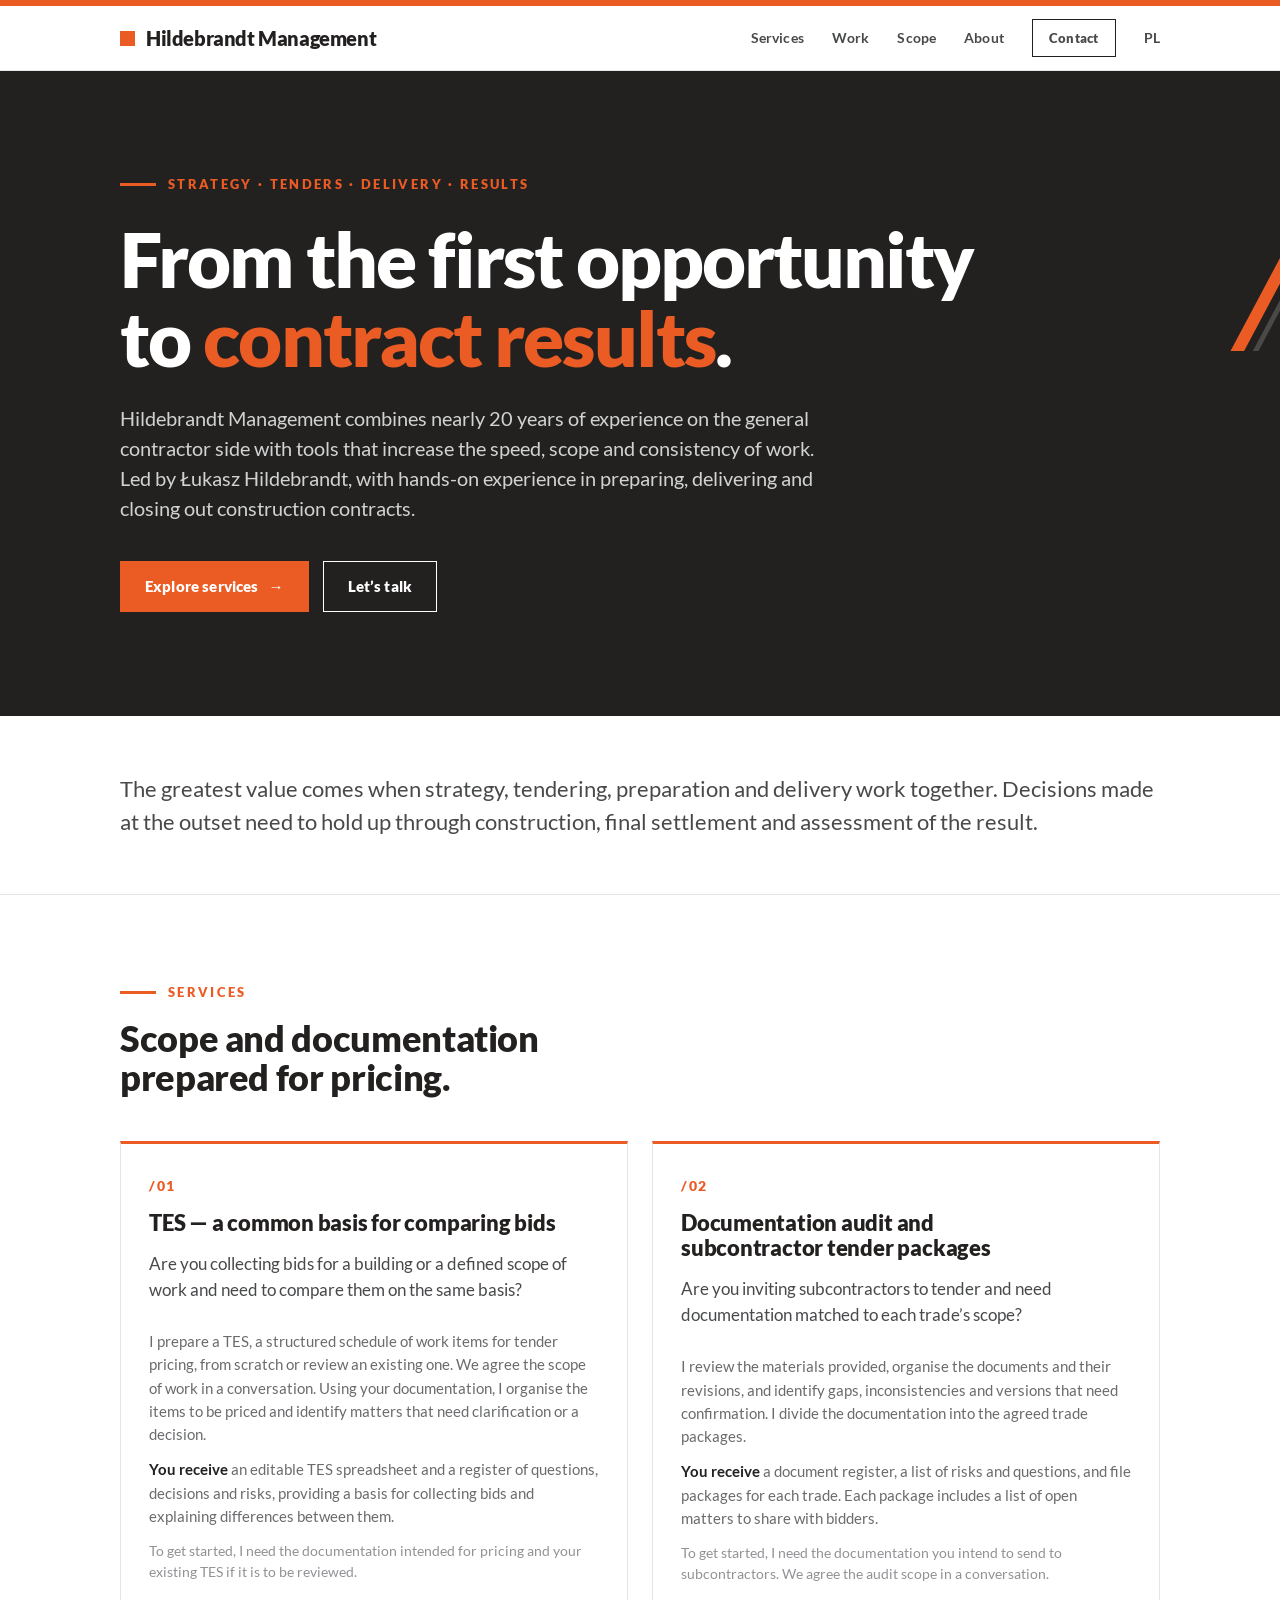
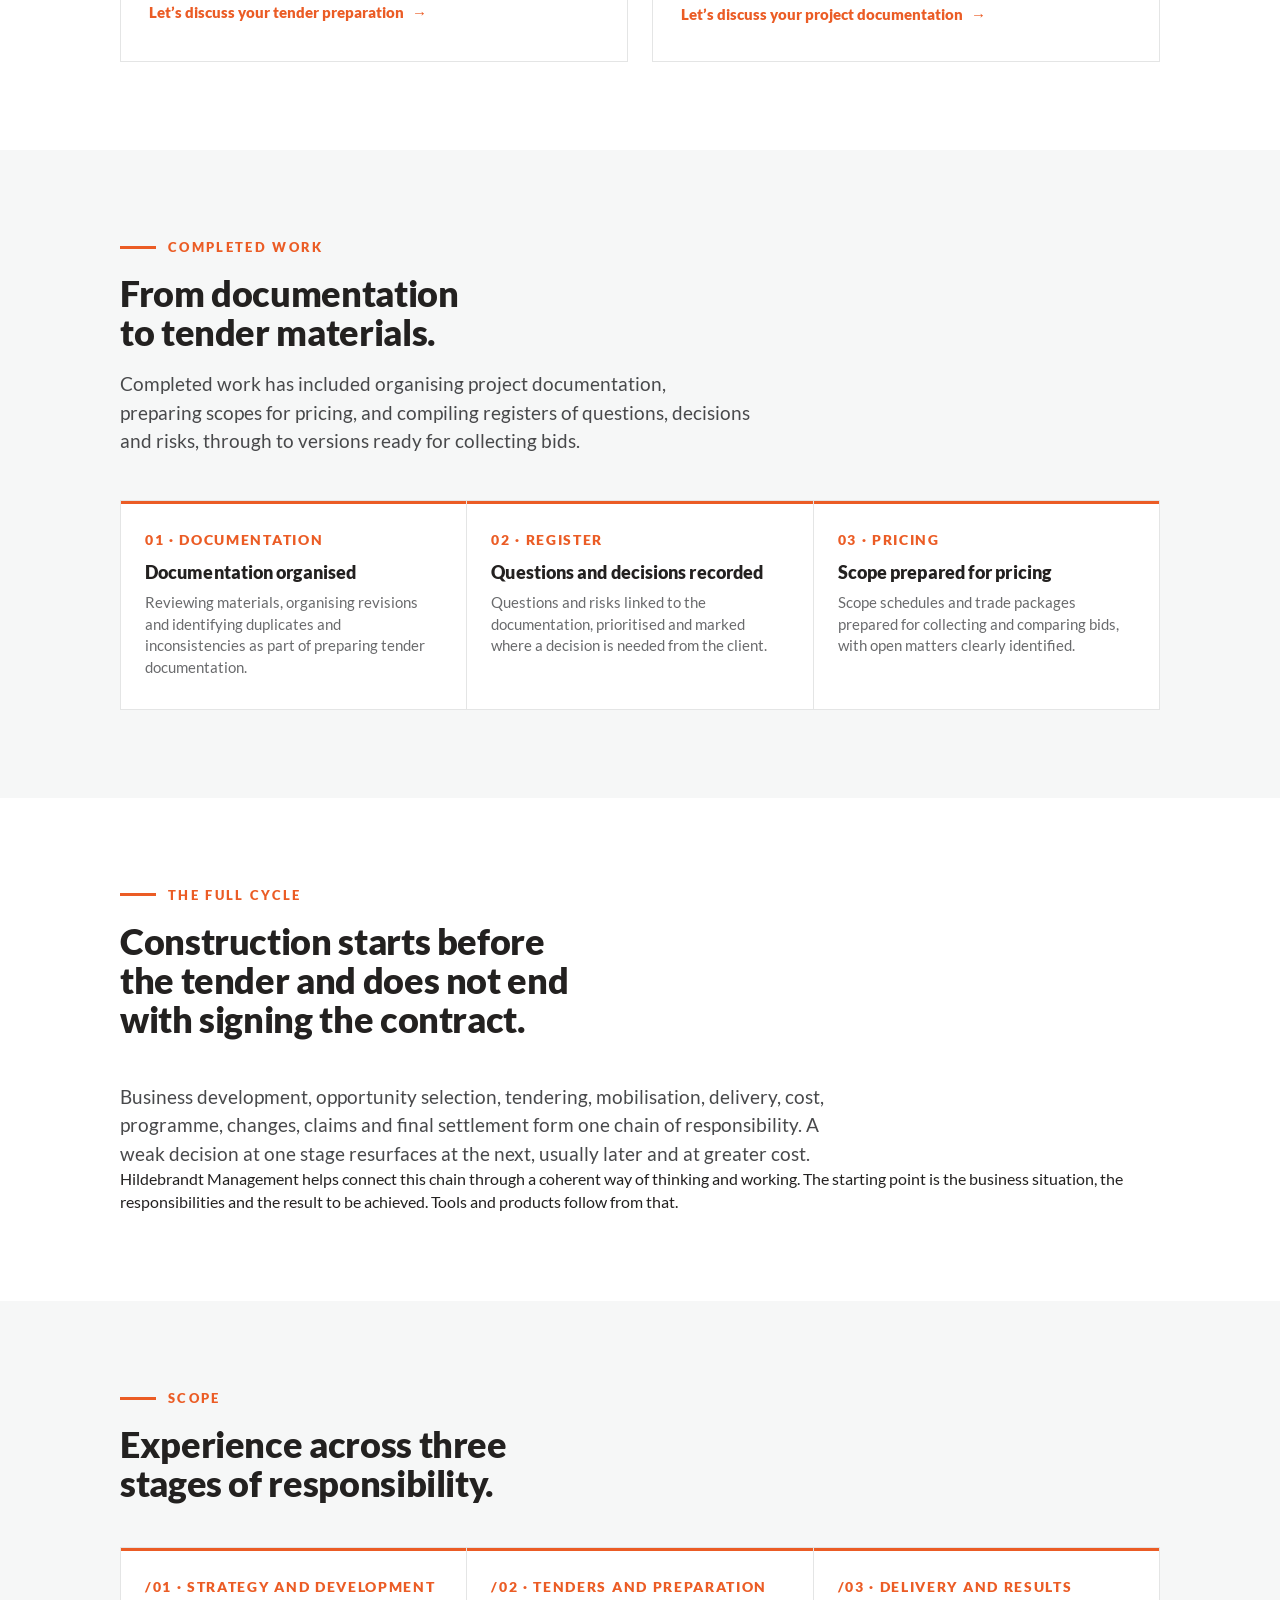
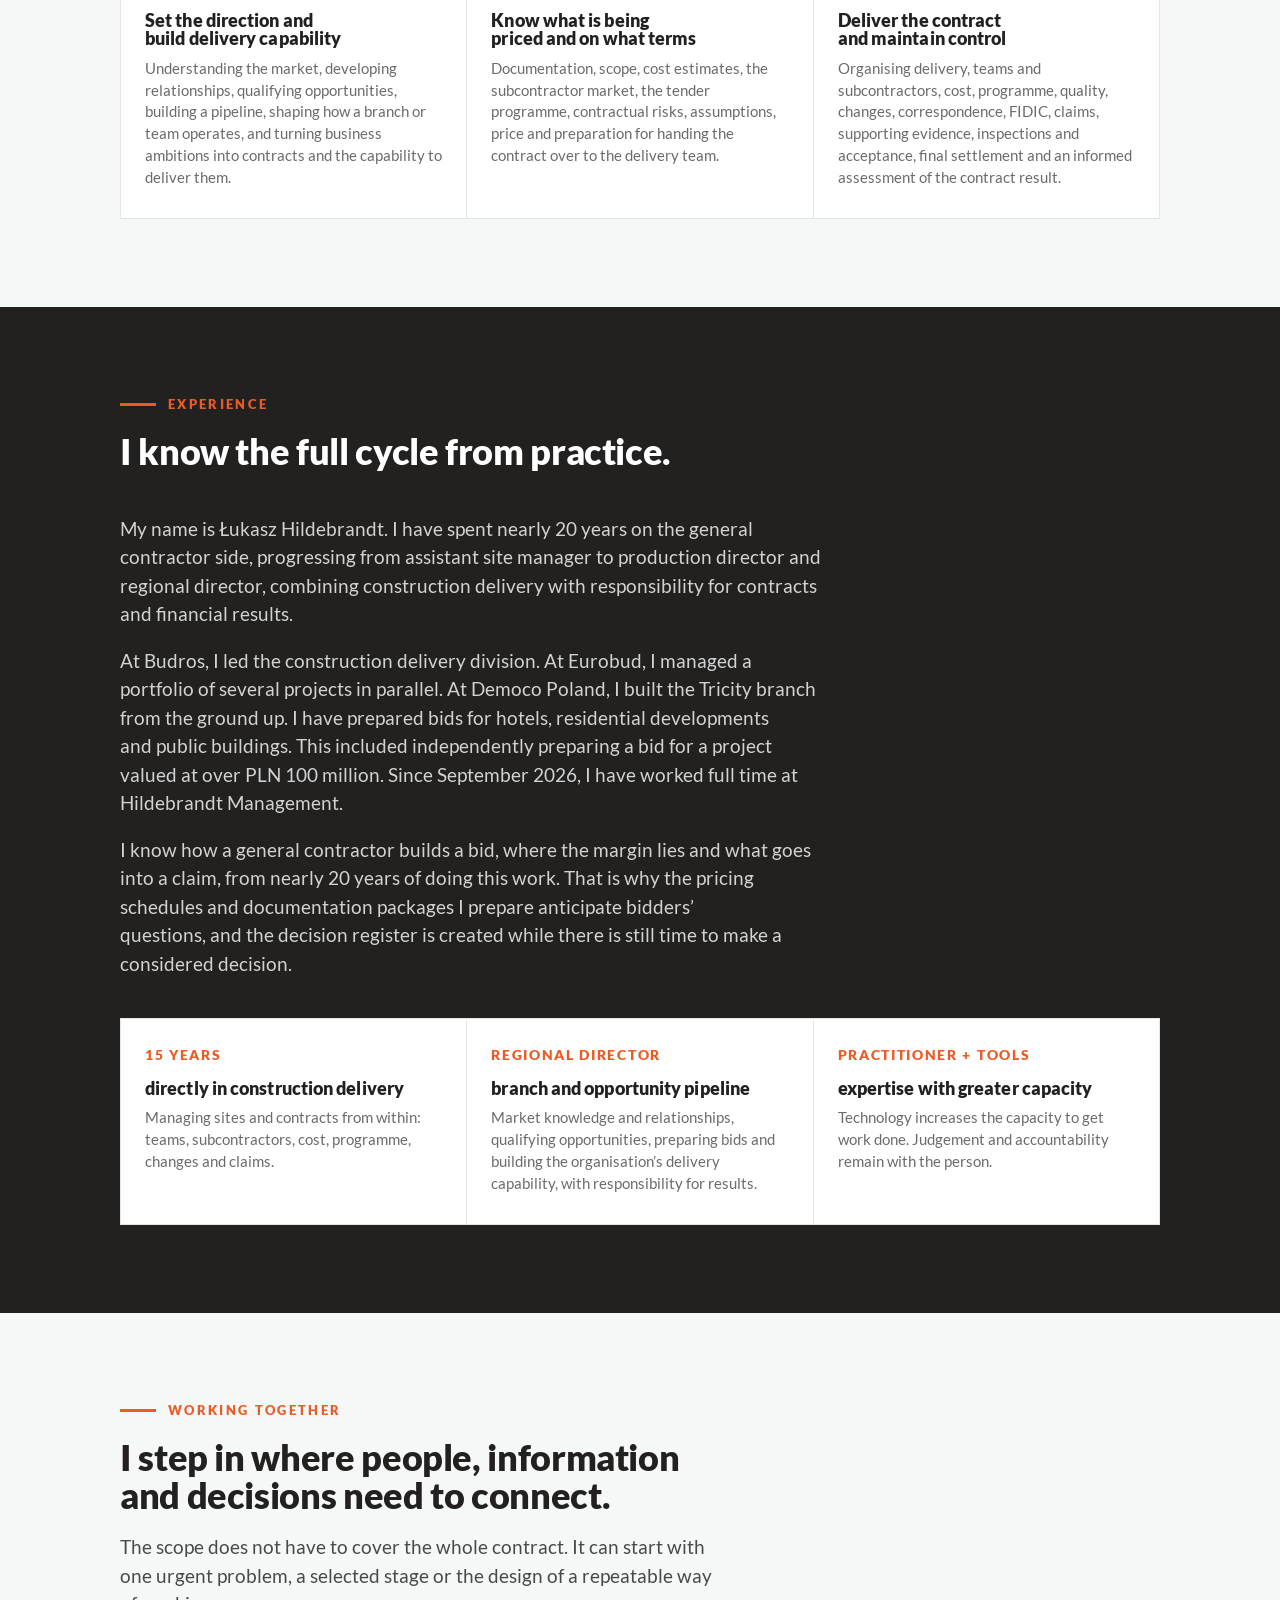
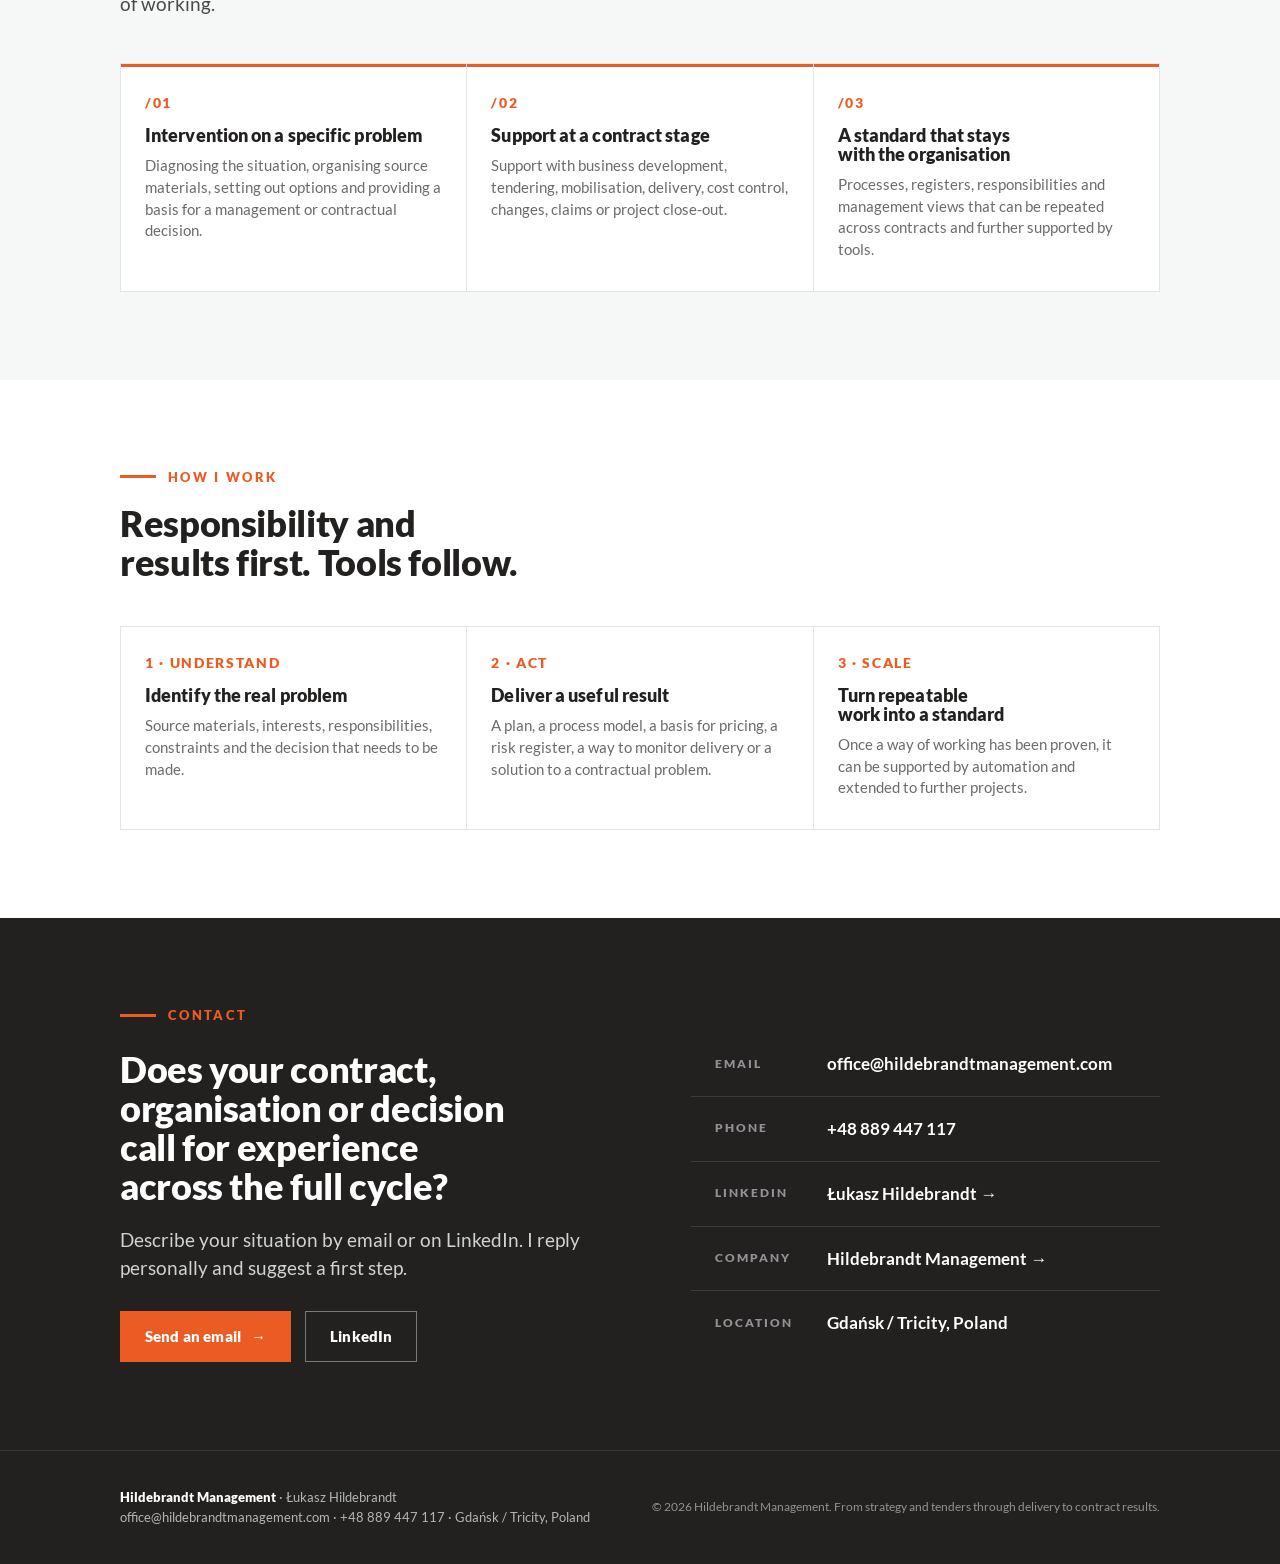
==== commit f1f1f26b: "Publikacja ocenionej wersji EN v1 wraz z dwiema korektami PL Przywraca zawartość trzech plików z com" ====
--- a/english/index.html
+++ b/english/index.html
@@ -3,25 +3,28 @@
 <head>
   <meta charset="utf-8">
   <meta name="viewport" content="width=device-width, initial-scale=1">
-  <title>Hildebrandt Management — working systems for owner&#39;s engineers and contractors</title>
-  <meta name="description" content="TES+ for the owner&#39;s engineer, an accountable site-event workflow for the general contractor. Łukasz Hildebrandt — 20 years on the contractor side. Built from the inside.">
+  <title>Hildebrandt Management — strategy, tenders, delivery and contract results</title>
+  <meta name="description" content="Hildebrandt Management combines nearly 20 years of construction experience with tools that increase speed and consistency, from strategy to contract results.">
   <meta name="author" content="Łukasz Hildebrandt">
   <link rel="canonical" href="https://hildebrandtmanagement.com/english/">
+  <link rel="alternate" hreflang="en" href="https://hildebrandtmanagement.com/english/">
   <link rel="alternate" hreflang="pl" href="https://hildebrandtmanagement.com/">
-  <link rel="alternate" hreflang="en" href="https://hildebrandtmanagement.com/english/">
   <link rel="alternate" hreflang="x-default" href="https://hildebrandtmanagement.com/">
   <meta property="og:type" content="website">
-  <meta property="og:locale" content="en_US">
+  <meta property="og:locale" content="en_GB">
+  <meta property="og:locale:alternate" content="pl_PL">
   <meta property="og:site_name" content="Hildebrandt Management">
-  <meta property="og:title" content="Working systems for the people who run construction sites">
-  <meta property="og:description" content="TES+ for the owner&#39;s engineer, an accountable site-event workflow for the general contractor. Łukasz Hildebrandt — 20 years on the contractor side. Built from the inside.">
+  <meta property="og:title" content="Hildebrandt Management — strategy, tenders, delivery and contract results">
+  <meta property="og:description" content="Nearly 20 years on the general contractor side. Connecting strategy, tendering, preparation and delivery with the outcome of the contract.">
   <meta property="og:url" content="https://hildebrandtmanagement.com/english/">
   <meta property="og:image" content="https://hildebrandtmanagement.com/og-image-en.png">
   <meta property="og:image:width" content="1200">
   <meta property="og:image:height" content="630">
-  <meta property="og:image:alt" content="Hildebrandt Management — Practical AI &amp; Data in Construction">
+  <meta property="og:image:alt" content="Hildebrandt Management — strategy, tenders, delivery and contract results">
   <meta name="twitter:card" content="summary_large_image">
   <meta name="twitter:site" content="@Hildebrandt_LH">
+  <meta name="twitter:title" content="Hildebrandt Management — strategy, tenders, delivery and contract results">
+  <meta name="twitter:description" content="Nearly 20 years on the general contractor side. Connecting strategy, tendering, preparation and delivery with the outcome of the contract.">
   <meta name="twitter:image" content="https://hildebrandtmanagement.com/og-image-en.png">
   <link rel="icon" href="data:image/svg+xml,%3Csvg xmlns='http://www.w3.org/2000/svg' viewBox='0 0 32 32'%3E%3Crect width='32' height='32' fill='%23eb5c25'/%3E%3C/svg%3E">
 
@@ -265,6 +268,7 @@
 
     /* ---- grids / cards ---- */
     .grid{display:grid;gap:1px;background:var(--hm-hairline);border:1px solid var(--hm-hairline)}
+    .grid-2{grid-template-columns:repeat(2,minmax(0,1fr))}
     .grid-3{grid-template-columns:repeat(3,1fr)}
     .grid-5{grid-template-columns:repeat(5,1fr)}
     .card{background:var(--hm-white);padding:26px 24px 30px}
@@ -300,13 +304,13 @@
 
     /* contact */
     .contact__grid{display:grid;grid-template-columns:1.1fr 1fr;gap:56px;align-items:start;margin-top:8px}
-    .contact h2{color:var(--hm-white);font-size:40px}
+    .contact h2{color:var(--hm-white);font-size:36px;letter-spacing:-.01em;line-height:1.08}
     .contact .lead{margin-top:20px}
     .cbox{border:1px solid rgba(255,255,255,.16);padding:0}
     .crow{display:flex;align-items:center;gap:16px;padding:20px 24px;border-bottom:1px solid rgba(255,255,255,.12)}
     .crow:last-child{border-bottom:none}
     .crow__k{font-size:12px;font-weight:800;letter-spacing:.16em;text-transform:uppercase;color:var(--hm-grey-500);width:96px;flex:0 0 auto}
-    .crow__v{font-size:17px;font-weight:700;color:var(--hm-white)}
+    .crow__v{font-size:17px;font-weight:700;color:var(--hm-white);min-width:0;overflow-wrap:anywhere}
     .crow__v a:hover{color:var(--hm-orange)}
     .contact__actions{margin-top:28px;display:flex;flex-wrap:wrap;gap:14px}
 
@@ -319,7 +323,23 @@
     .footer .fcopy{font-size:12px;color:var(--hm-grey-500)}
 
 
-    /* ---- mobile menu, no JS ---- */
+    /* ---- karta uslugi (komponent osobny) ---- */
+    .svc{display:grid;grid-template-columns:repeat(2,minmax(0,1fr));gap:24px}
+    .scard{background:var(--hm-white);border:1px solid var(--hm-hairline);border-top:3px solid var(--hm-accent);padding:32px 28px 36px;display:flex;flex-direction:column}
+    .scard__num{font-size:14px;font-weight:800;letter-spacing:.12em;color:var(--hm-accent);margin-bottom:14px}
+    .scard__title{font-size:22px;font-weight:900;letter-spacing:-.01em;line-height:1.15;color:var(--hm-black);margin-bottom:16px;text-wrap:balance}
+    .scard .scard__q{font-size:17px;line-height:1.5;color:var(--hm-grey-700);margin-bottom:16px}
+    .scard p{font-size:15px;line-height:1.55;color:var(--hm-grey-600)}
+    .scard p + p{margin-top:12px}
+    .scard p strong{color:var(--hm-black);font-weight:700}
+    .scard .scard__need{font-size:14px;line-height:1.5;color:var(--hm-grey-500);margin-top:12px}
+    .scard__cta{margin-top:20px;font-size:15px;font-weight:800;color:var(--hm-accent);display:inline-flex;align-items:center;gap:8px}
+    .scard__cta:hover{color:var(--hm-orange-deep)}
+
+    /* ---- dowod (liczby) ---- */
+    .proof__num{font-size:34px;font-weight:900;letter-spacing:-.02em;color:var(--hm-accent);line-height:1;margin-bottom:12px}
+
+    /* ---- menu mobilne bez JS ---- */
     .nav__check{position:absolute;opacity:0;width:1px;height:1px;overflow:hidden;pointer-events:none}
     .nav__toggle{display:none;align-items:center;gap:10px;border:1px solid var(--hm-black);
       padding:9px 14px;font-size:13px;font-weight:800;letter-spacing:.02em;color:var(--hm-black);cursor:pointer;user-select:none}
@@ -332,8 +352,11 @@
       .wrap{padding:0 24px}
       .section{padding:64px 0}
       .grid-5{grid-template-columns:repeat(2,1fr)}
-      .grid-3,.offer,.princ,.about,.contact__grid{grid-template-columns:1fr}
+      .grid-2,.grid-3,.offer,.princ,.about,.contact__grid,.svc{grid-template-columns:1fr}
       .nav{position:relative;flex-wrap:wrap;height:auto;min-height:64px}
+  .crow{flex-direction:column;align-items:flex-start;gap:6px;padding:16px 0}
+  .crow__k{width:auto}
+  .crow__v{min-width:0;overflow-wrap:anywhere;font-size:16px}
       .nav__toggle{display:inline-flex}
       .nav__links{display:none;width:100%;flex-direction:column;align-items:stretch;gap:0;
         border-top:1px solid var(--hm-hairline);padding:8px 0 16px}
@@ -349,7 +372,7 @@
     }
   </style>
 </head>
-<body>
+<body id="top">
 
   <header class="siteheader">
     <div class="topbar"></div>
@@ -361,9 +384,9 @@
         <input type="checkbox" class="nav__check" id="navCheck" aria-controls="navLinks" aria-label="Open menu">
         <label class="nav__toggle" for="navCheck"><span class="nav__bars" aria-hidden="true"></span><span>Menu</span></label>
         <div class="nav__links" id="navLinks">
-          <a href="#why">Why</a>
-          <a href="#areas">Systems</a>
-          <a href="#offer">Proof</a>
+          <a href="#areas">Services</a>
+          <a href="#offer">Work</a>
+          <a href="#scope">Scope</a>
           <a href="#about">About</a>
           <a href="#contact" class="nav__cta">Contact</a>
           <a href="/">PL</a>
@@ -372,180 +395,184 @@
     </div>
   </header>
 
-  <main id="top">
-
-    <!-- HERO -->
+
+  <main id="main">
     <section class="hero" aria-labelledby="hero-title">
       <div class="hero__diag" aria-hidden="true"></div>
       <div class="wrap">
-        <p class="eyebrow eyebrow--ondark">TES+ · Site-event workflow · Management view</p>
-        <h1 id="hero-title" style="margin-top:26px">Working systems for the people who <span class="accent">run construction sites</span>.</h1>
-        <p class="hero__sub"><span translate="no" class="notranslate">Hildebrandt Management</span> builds systems inside owner&#39;s engineer and general contractor teams that turn documentation and site observations into decision, accountability and record. Run by Łukasz Hildebrandt — twenty years on the general contractor side.</p>
+        <p class="eyebrow eyebrow--ondark">STRATEGY · TENDERS · DELIVERY · RESULTS</p>
+        <h1 id="hero-title" style="margin-top:26px">From the first opportunity to <span class="accent">contract results</span>.</h1>
+        <p class="hero__sub"><span translate="no" class="notranslate">Hildebrandt Management</span> combines nearly 20 years of experience on the general contractor side with tools that increase the speed, scope and consistency of work. Led by Łukasz Hildebrandt, with hands-on experience in preparing, delivering and closing out construction contracts.</p>
         <div class="hero__actions">
-          <a class="btn btn--primary" href="#offer">See what already works <span class="arw" aria-hidden="true">→</span></a>
-          <a class="btn btn--ghost-dark" href="#contact">Get in touch</a>
-        </div>
-      </div>
-    </section>
-
-    <!-- INTRO -->
+          <a class="btn btn--primary" href="#areas">Explore services <span class="arw" aria-hidden="true">→</span></a>
+          <a class="btn btn--ghost" href="#contact">Let’s talk</a>
+        </div>
+      </div>
+    </section>
+
     <section class="intro">
       <div class="wrap">
-        <p>Two systems, one mechanism: an observation or a document → an event with an owner → an action with a deadline → a record you can put on the table in a dispute. I do not take over the contract or the owner&#39;s engineer role — I strengthen the team that holds it.</p>
-      </div>
-    </section>
-
-    <!-- 01 / WHY IT MATTERS -->
-    <section class="section" id="why" aria-labelledby="why-title">
-      <div class="wrap">
-        <div class="shead">
-          <span class="snum">01 / WHY IT MATTERS</span>
-          <h2 class="h2" id="why-title">The information exists on site. It is rarely where the decision is made.</h2>
-        </div>
-        <p class="body">Design documentation, bills of consolidated elements, walk-round photos, subcontractor correspondence — every project produces thousands of items. The trouble starts when you need one thing out of them.</p>
-        <p class="body">What is missing from the documentation before bidders ask about it. Who is accountable for the missing edge protection, and by when. What the client decided in writing. Usually this is settled <strong>after the fact, in a rush, under dispute</strong>.</p>
-        <div class="callout">The systems I build do it as the work happens — so the decision has a basis, the accountability has a name, and the record can be put on the table in a dispute.</div>
-      </div>
-    </section>
-
-    <!-- AREAS -->
-    <section class="section section--grey" id="areas" aria-labelledby="areas-title">
-      <div class="wrap">
-        <div class="shead">
-          <p class="eyebrow">Systems</p>
-          <h2 class="h2" id="areas-title">Two systems. One mechanism.</h2>
+        <p>The greatest value comes when strategy, tendering, preparation and delivery work together. Decisions made at the outset need to hold up through construction, final settlement and assessment of the result.</p>
+      </div>
+    </section>
+
+    <section class="section" id="areas" aria-labelledby="areas-title">
+      <div class="wrap">
+        <div class="shead">
+          <p class="eyebrow">SERVICES</p>
+          <h2 class="h2" id="areas-title">Scope and documentation prepared for pricing.</h2>
+        </div>
+        <div class="svc">
+          <article class="scard" id="tes">
+            <div class="scard__num">/01</div>
+            <h3 class="scard__title">TES — a common basis for comparing bids</h3>
+            <p class="scard__q">Are you collecting bids for a building or a defined scope of work and need to compare them on the same basis?</p>
+            <p>I prepare a TES, a structured schedule of work items for tender pricing, from scratch or review an existing one. We agree the scope of work in a conversation. Using your documentation, I organise the items to be priced and identify matters that need clarification or a decision.</p>
+            <p><strong>You receive</strong> an editable TES spreadsheet and a register of questions, decisions and risks, providing a basis for collecting bids and explaining differences between them.</p>
+            <p class="scard__need">To get started, I need the documentation intended for pricing and your existing TES if it is to be reviewed.</p>
+            <a class="scard__cta" href="#contact">Let’s discuss your tender preparation <span class="arw" aria-hidden="true">→</span></a>
+          </article>
+          <article class="scard" id="documentation-audit">
+            <div class="scard__num">/02</div>
+            <h3 class="scard__title">Documentation audit and subcontractor tender packages</h3>
+            <p class="scard__q">Are you inviting subcontractors to tender and need documentation matched to each trade’s scope?</p>
+            <p>I review the materials provided, organise the documents and their revisions, and identify gaps, inconsistencies and versions that need confirmation. I divide the documentation into the agreed trade packages.</p>
+            <p><strong>You receive</strong> a document register, a list of risks and questions, and file packages for each trade. Each package includes a list of open matters to share with bidders.</p>
+            <p class="scard__need">To get started, I need the documentation you intend to send to subcontractors. We agree the audit scope in a conversation.</p>
+            <a class="scard__cta" href="#contact">Let’s discuss your project documentation <span class="arw" aria-hidden="true">→</span></a>
+          </article>
+        </div>
+      </div>
+    </section>
+
+    <section class="section section--grey" id="offer" aria-labelledby="offer-title">
+      <div class="wrap">
+        <div class="shead">
+          <p class="eyebrow">COMPLETED WORK</p>
+          <h2 class="h2" id="offer-title">From documentation to tender materials.</h2>
+          <p class="lead">Completed work has included organising project documentation, preparing scopes for pricing, and compiling registers of questions, decisions and risks, through to versions ready for collecting bids.</p>
         </div>
         <div class="grid grid-3">
           <article class="card card--bar">
-            <div class="card__num">/01 · for the owner&#39;s engineer</div>
-            <h3 class="card__title">TES+</h3>
-            <p class="card__text">A documentation audit first: registers, revisions, duplicates, gaps. Then the bill of consolidated elements in your own standard, with an RFI register, a client-decision register and a risk register beside it. Before it goes out, an audit of everything unresolved: every doubt gets a decision-maker and a document. Bidders receive a clean file; client decisions stay in the register.</p>
+            <div class="card__num">01 · DOCUMENTATION</div>
+            <h3 class="card__title">Documentation organised</h3>
+            <p class="card__text">Reviewing materials, organising revisions and identifying duplicates and inconsistencies as part of preparing tender documentation.</p>
           </article>
           <article class="card card--bar">
-            <div class="card__num">/02 · for the general contractor</div>
-            <h3 class="card__title">Accountable site-event workflow</h3>
-            <p class="card__text">An engineer takes a photo and says one sentence. The system recognises the event, assigns the subcontractor and scope from the responsibility map, sends an email with a deadline, follows up and escalates to the manager when the deadline passes. What remains is a record with a date, a photo and the subcontractor&#39;s response. A new engineer sees their scope of responsibility from day one.</p>
+            <div class="card__num">02 · REGISTER</div>
+            <h3 class="card__title">Questions and decisions recorded</h3>
+            <p class="card__text">Questions and risks linked to the documentation, prioritised and marked where a decision is needed from the client.</p>
           </article>
           <article class="card card--bar">
-            <div class="card__num">/03 · for the board</div>
-            <h3 class="card__title">Management view</h3>
-            <p class="card__text">Project status, progress, open and overdue events, schedule risk — including against the bank schedule — on one screen. It is fed by what the teams already do in both systems. Updated without retyping data by hand.</p>
-          </article>
-        </div>
-      </div>
-    </section>
-
-    <!-- WHO I AM -->
-    <section class="section" id="about" aria-labelledby="about-title">
-      <div class="wrap">
-        <div class="about">
-          <aside class="about__mark">
-            <div class="big"><span class="wsq" aria-hidden="true"></span><span>Łukasz<br>Hildebrandt</span></div>
-            <p class="role">Twenty years on the general contractor side. Bids, contracts, claims, result.</p>
-            <div class="tags">
-              <span class="tag">FIDIC</span>
-              <span class="tag">Contracts</span>
-              <span class="tag">Claims</span>
-              <span class="tag">Site-event workflow</span>
-            </div>
-          </aside>
-          <div>
-            <p class="eyebrow" style="margin-bottom:20px" id="about-title">Who I am</p>
-            <p class="body">My name is Łukasz Hildebrandt. For twenty years I have worked on the general contractor side in building construction — bids, contracts, claims, FIDIC, P&amp;L; most recently as a regional director running a branch. <strong>Since September 2026 I work full time in Hildebrandt Management.</strong></p>
-            <p class="body">I know how a general contractor builds a bid, where the margin hides and what a claim is made of — because I did it for twenty years. That is why the systems I build for the owner&#39;s engineer anticipate bidder questions, and the ones for the contractor never lose the evidence that will be needed a year later.</p>
-          </div>
-        </div>
-      </div>
-    </section>
-
-    <!-- WHAT I OFFER -->
-    <section class="section section--grey" id="offer" aria-labelledby="offer-title">
-      <div class="wrap">
-        <div class="shead">
-          <p class="eyebrow">Proof</p>
-          <h2 class="h2" id="offer-title">This already works.</h2>
-          <p class="lead">TES+ for an owner&#39;s engineer, three residential projects of one developer, June–July 2026. From documentation inventory to tender-ready versions — in seven weeks.</p>
-        </div>
-        <div class="offer">
-          <article class="ocard">
-            <div class="ocard__k">2,273</div>
-            <h3 class="ocard__t">documentation files checked</h3>
-            <p class="ocard__d">Registers, revisions and duplicates verified before any mapping began. Of 113 &ldquo;missing from the documentation&rdquo; signals, zero were real gaps — the rest were drawing/PDF pairs and duplicates.</p>
-          </article>
-          <article class="ocard">
-            <div class="ocard__k">16</div>
-            <h3 class="ocard__t">issues closed before the files went out</h3>
-            <p class="ocard__d">An RFI register with weights and a cited source — including a mismatch between the building permit and the design, and missing fire-safety conditions. Every issue with a decision-maker and a document before anything moved on.</p>
-          </article>
-          <article class="ocard">
-            <div class="ocard__k">3 → tender</div>
-            <h3 class="ocard__t">tables with the contractors</h3>
-            <p class="ocard__d">The bidder version clean, with no &ldquo;to be confirmed&rdquo; notes; client decisions kept in a separate register alongside. The same mode works on the next project from day one.</p>
-          </article>
-        </div>
-        <div class="callout" style="background:transparent;border-left-color:var(--hm-black)"><span translate="no" class="notranslate">Hildebrandt Management</span> does not take over the contract or the owner&#39;s engineer role — it strengthens the team that holds it.</div>
-      </div>
-    </section>
-
-    <!-- 02 / A PRACTITIONER'S PERSPECTIVE -->
+            <div class="card__num">03 · PRICING</div>
+            <h3 class="card__title">Scope prepared for pricing</h3>
+            <p class="card__text">Scope schedules and trade packages prepared for collecting and comparing bids, with open matters clearly identified.</p>
+          </article>
+        </div>
+      </div>
+    </section>
+
+    <section class="section" id="why" aria-labelledby="why-title">
+      <div class="wrap">
+        <div class="shead">
+          <p class="eyebrow">THE FULL CYCLE</p>
+          <h2 class="h2" id="why-title">Construction starts before the tender and does not end with signing the contract.</h2>
+        </div>
+        <p class="lead">Business development, opportunity selection, tendering, mobilisation, delivery, cost, programme, changes, claims and final settlement form one chain of responsibility. A weak decision at one stage resurfaces at the next, usually later and at greater cost.</p>
+        <p>Hildebrandt Management helps connect this chain through a coherent way of thinking and working. The starting point is the business situation, the responsibilities and the result to be achieved. Tools and products follow from that.</p>
+      </div>
+    </section>
+
+    <section class="section section--grey" id="scope" aria-labelledby="scope-title">
+      <div class="wrap">
+        <div class="shead">
+          <p class="eyebrow">SCOPE</p>
+          <h2 class="h2" id="scope-title">Experience across three stages of responsibility.</h2>
+        </div>
+        <div class="grid grid-3">
+          <article class="card card--bar">
+            <div class="card__num">/01 · STRATEGY AND DEVELOPMENT</div>
+            <h3 class="card__title">Set the direction and build delivery capability</h3>
+            <p class="card__text">Understanding the market, developing relationships, qualifying opportunities, building a pipeline, shaping how a branch or team operates, and turning business ambitions into contracts and the capability to deliver them.</p>
+          </article>
+          <article class="card card--bar">
+            <div class="card__num">/02 · TENDERS AND PREPARATION</div>
+            <h3 class="card__title">Know what is being priced and on what terms</h3>
+            <p class="card__text">Documentation, scope, cost estimates, the subcontractor market, the tender programme, contractual risks, assumptions, price and preparation for handing the contract over to the delivery team.</p>
+          </article>
+          <article class="card card--bar">
+            <div class="card__num">/03 · DELIVERY AND RESULTS</div>
+            <h3 class="card__title">Deliver the contract and maintain control</h3>
+            <p class="card__text">Organising delivery, teams and subcontractors, cost, programme, quality, changes, correspondence, FIDIC, claims, supporting evidence, inspections and acceptance, final settlement and an informed assessment of the contract result.</p>
+          </article>
+        </div>
+      </div>
+    </section>
+
+    <section class="section section--dark" id="about" aria-labelledby="about-title">
+      <div class="wrap">
+        <div class="shead">
+          <p class="eyebrow eyebrow--ondark">EXPERIENCE</p>
+          <h2 class="h2" id="about-title">I know the full cycle from practice.</h2>
+        </div>
+        <p class="lead">My name is Łukasz Hildebrandt. I have spent nearly 20 years on the general contractor side, progressing from assistant site manager to production director and regional director, combining construction delivery with responsibility for contracts and financial results.</p>
+        <p class="lead" style="margin-top:18px">At Budros, I led the construction delivery division. At Eurobud, I managed a portfolio of several projects in parallel. At Democo Poland, I built the Tricity branch from the ground up. I have prepared bids for hotels, residential developments and public buildings. This included independently preparing a bid for a project valued at over PLN 100 million. Since September 2026, I have worked full time at Hildebrandt Management.</p>
+        <p class="lead" style="margin-top:18px">I know how a general contractor builds a bid, where the margin lies and what goes into a claim, from nearly 20 years of doing this work. That is why the pricing schedules and documentation packages I prepare anticipate bidders’ questions, and the decision register is created while there is still time to make a considered decision.</p>
+        <div class="grid grid-3" style="margin-top:40px">
+          <article class="card"><div class="card__num">15 YEARS</div><h3 class="card__title">directly in construction delivery</h3><p class="card__text">Managing sites and contracts from within: teams, subcontractors, cost, programme, changes and claims.</p></article>
+          <article class="card"><div class="card__num">REGIONAL DIRECTOR</div><h3 class="card__title">branch and opportunity pipeline</h3><p class="card__text">Market knowledge and relationships, qualifying opportunities, preparing bids and building the organisation’s delivery capability, with responsibility for results.</p></article>
+          <article class="card"><div class="card__num">PRACTITIONER + TOOLS</div><h3 class="card__title">expertise with greater capacity</h3><p class="card__text">Technology increases the capacity to get work done. Judgement and accountability remain with the person.</p></article>
+        </div>
+      </div>
+    </section>
+
+    <section class="section section--grey" id="cooperation" aria-labelledby="cooperation-title">
+      <div class="wrap">
+        <div class="shead">
+          <p class="eyebrow">WORKING TOGETHER</p>
+          <h2 class="h2" id="cooperation-title">I step in where people, information and decisions need to connect.</h2>
+          <p class="lead">The scope does not have to cover the whole contract. It can start with one urgent problem, a selected stage or the design of a repeatable way of working.</p>
+        </div>
+        <div class="grid grid-3">
+          <article class="card card--bar"><div class="card__num">/01</div><h3 class="card__title">Intervention on a specific problem</h3><p class="card__text">Diagnosing the situation, organising source materials, setting out options and providing a basis for a management or contractual decision.</p></article>
+          <article class="card card--bar"><div class="card__num">/02</div><h3 class="card__title">Support at a contract stage</h3><p class="card__text">Support with business development, tendering, mobilisation, delivery, cost control, changes, claims or project close-out.</p></article>
+          <article class="card card--bar"><div class="card__num">/03</div><h3 class="card__title">A standard that stays with the organisation</h3><p class="card__text">Processes, registers, responsibilities and management views that can be repeated across contracts and further supported by tools.</p></article>
+        </div>
+      </div>
+    </section>
+
     <section class="section" id="perspective" aria-labelledby="perspective-title">
       <div class="wrap">
         <div class="shead">
-          <span class="snum">02 / HOW I WORK</span>
-          <h2 class="h2" id="perspective-title">From the inside, at your pace.</h2>
-          <p class="lead">Everything is built on your standards, documents and procedures. My own AI-supported working systems do what used to take weeks — verification, judgement and accountability stay with people.</p>
-        </div>
-        <div class="princ">
-          <div class="pcell">
-            <div class="pcell__k">1 · Diagnosis</div>
-            <p class="pcell__t">Two weeks on your real documents or sites. The result: what is incomplete and where accountability goes missing.</p>
-          </div>
-          <div class="pcell">
-            <div class="pcell__k">2 · Pilot</div>
-            <p class="pcell__t">System design and a pilot on one project, with your team. Judged before scaling, not after.</p>
-          </div>
-          <div class="pcell">
-            <div class="pcell__k">3 · Rollout</div>
-            <p class="pcell__t">The same mode on further contracts and regions. Without reinventing the structure.</p>
-          </div>
-        </div>
-        <div class="callout">The value comes not from the tool, but from someone knowing what to look for in the documentation and what will count as evidence on site.</div>
-      </div>
-    </section>
-
-    <!-- CONTACT -->
+          <p class="eyebrow">HOW I WORK</p>
+          <h2 class="h2" id="perspective-title">Responsibility and results first. Tools follow.</h2>
+        </div>
+        <div class="grid grid-3">
+          <article class="card"><div class="card__num">1 · UNDERSTAND</div><h3 class="card__title">Identify the real problem</h3><p class="card__text">Source materials, interests, responsibilities, constraints and the decision that needs to be made.</p></article>
+          <article class="card"><div class="card__num">2 · ACT</div><h3 class="card__title">Deliver a useful result</h3><p class="card__text">A plan, a process model, a basis for pricing, a risk register, a way to monitor delivery or a solution to a contractual problem.</p></article>
+          <article class="card"><div class="card__num">3 · SCALE</div><h3 class="card__title">Turn repeatable work into a standard</h3><p class="card__text">Once a way of working has been proven, it can be supported by automation and extended to further projects.</p></article>
+        </div>
+      </div>
+    </section>
+
     <section class="section section--dark contact" id="contact" aria-labelledby="contact-title">
       <div class="wrap">
-        <p class="eyebrow eyebrow--ondark">Contact</p>
+        <p class="eyebrow eyebrow--ondark">CONTACT</p>
         <div class="contact__grid">
           <div>
-            <h2 id="contact-title" style="margin-top:18px">Is documentation or correspondence growing faster than decisions on your project?</h2>
-            <p class="lead">Tell me what is going on. I reply personally; if it fits one of the two systems, I propose an hour on your own material.</p>
+            <h2 id="contact-title" style="margin-top:18px">Does your contract, organisation or decision call for experience across the full cycle?</h2>
+            <p class="lead">Describe your situation by email or on LinkedIn. I reply personally and suggest a first step.</p>
             <div class="contact__actions">
-              <a class="btn btn--primary" href="mailto:office@hildebrandtmanagement.com">Get in touch <span class="arw" aria-hidden="true">→</span></a>
+              <a class="btn btn--primary" href="mailto:office@hildebrandtmanagement.com">Send an email <span class="arw" aria-hidden="true">→</span></a>
+              <a class="btn btn--ghost-dark" href="https://www.linkedin.com/in/lukasz-hildebrandt/">LinkedIn</a>
             </div>
           </div>
-          <div class="cbox">
-            <div class="crow">
-              <span class="crow__k">Email</span>
-              <span class="crow__v"><a href="mailto:office@hildebrandtmanagement.com">office@hildebrandtmanagement.com</a></span>
-            </div>
-            <div class="crow">
-              <span class="crow__k">Phone</span>
-              <span class="crow__v"><a href="tel:+48889447117">+48 889 447 117</a></span>
-            </div>
-            <div class="crow">
-              <span class="crow__k">LinkedIn</span>
-              <span class="crow__v"><a href="https://www.linkedin.com/company/110000786/" target="_blank" rel="noopener"><span translate="no" class="notranslate">Hildebrandt Management</span> →</a></span>
-            </div>
-            <div class="crow">
-              <span class="crow__k">X</span>
-              <span class="crow__v"><a href="https://x.com/Hildebrandt_LH" target="_blank" rel="noopener">@Hildebrandt_LH →</a></span>
-            </div>
-            <div class="crow">
-              <span class="crow__k">Location</span>
-              <span class="crow__v">Gdańsk / Tricity, Poland</span>
-            </div>
+          <div>
+            <div class="crow"><span class="crow__k">EMAIL</span><span class="crow__v"><a href="mailto:office@hildebrandtmanagement.com">office@hildebrandtmanagement.com</a></span></div>
+            <div class="crow"><span class="crow__k">PHONE</span><span class="crow__v"><a href="tel:+48889447117">+48 889 447 117</a></span></div>
+            <div class="crow"><span class="crow__k">LINKEDIN</span><span class="crow__v"><a href="https://www.linkedin.com/in/lukasz-hildebrandt/">Łukasz Hildebrandt →</a></span></div>
+            <div class="crow"><span class="crow__k">COMPANY</span><span class="crow__v"><a href="https://www.linkedin.com/company/110000786/">Hildebrandt Management →</a></span></div>
+            <div class="crow"><span class="crow__k">LOCATION</span><span class="crow__v">Gdańsk / Tricity, Poland</span></div>
           </div>
         </div>
       </div>
@@ -554,16 +581,14 @@
 
   <footer class="footer">
     <div class="wrap">
-      <div class="fmeta">
-        <b translate="no" class="notranslate">Hildebrandt Management</b> · Łukasz Hildebrandt<br>
-        <a href="mailto:office@hildebrandtmanagement.com">office@hildebrandtmanagement.com</a> · <a href="tel:+48889447117">+48 889 447 117</a> · Gdańsk / Tricity, Poland
-      </div>
-      <div class="fcopy">© 2026 <span translate="no" class="notranslate">Hildebrandt Management</span>. Working systems for the people who run construction sites.</div>
+      <div class="fmeta"><b translate="no" class="notranslate">Hildebrandt Management</b> · Łukasz Hildebrandt<br><a href="mailto:office@hildebrandtmanagement.com">office@hildebrandtmanagement.com</a> · <a href="tel:+48889447117">+48 889 447 117</a> · Gdańsk / Tricity, Poland</div>
+      <div class="fcopy">© 2026 <span translate="no" class="notranslate">Hildebrandt Management</span>. From strategy and tenders through delivery to contract results.</div>
     </div>
   </footer>
 
+
   <script>
-  /* Enhancement: closes the mobile menu after a link is chosen. Without JS the menu works via checkbox. */
+  /* Enhancement: closes the mobile menu after a link is chosen. Without JS the menu works through the checkbox. */
   (function(){var c=document.getElementById('navCheck'),l=document.getElementById('navLinks');
   if(c&&l){l.addEventListener('click',function(e){if(e.target.tagName==='A'){c.checked=false;}});}})();
   </script>
